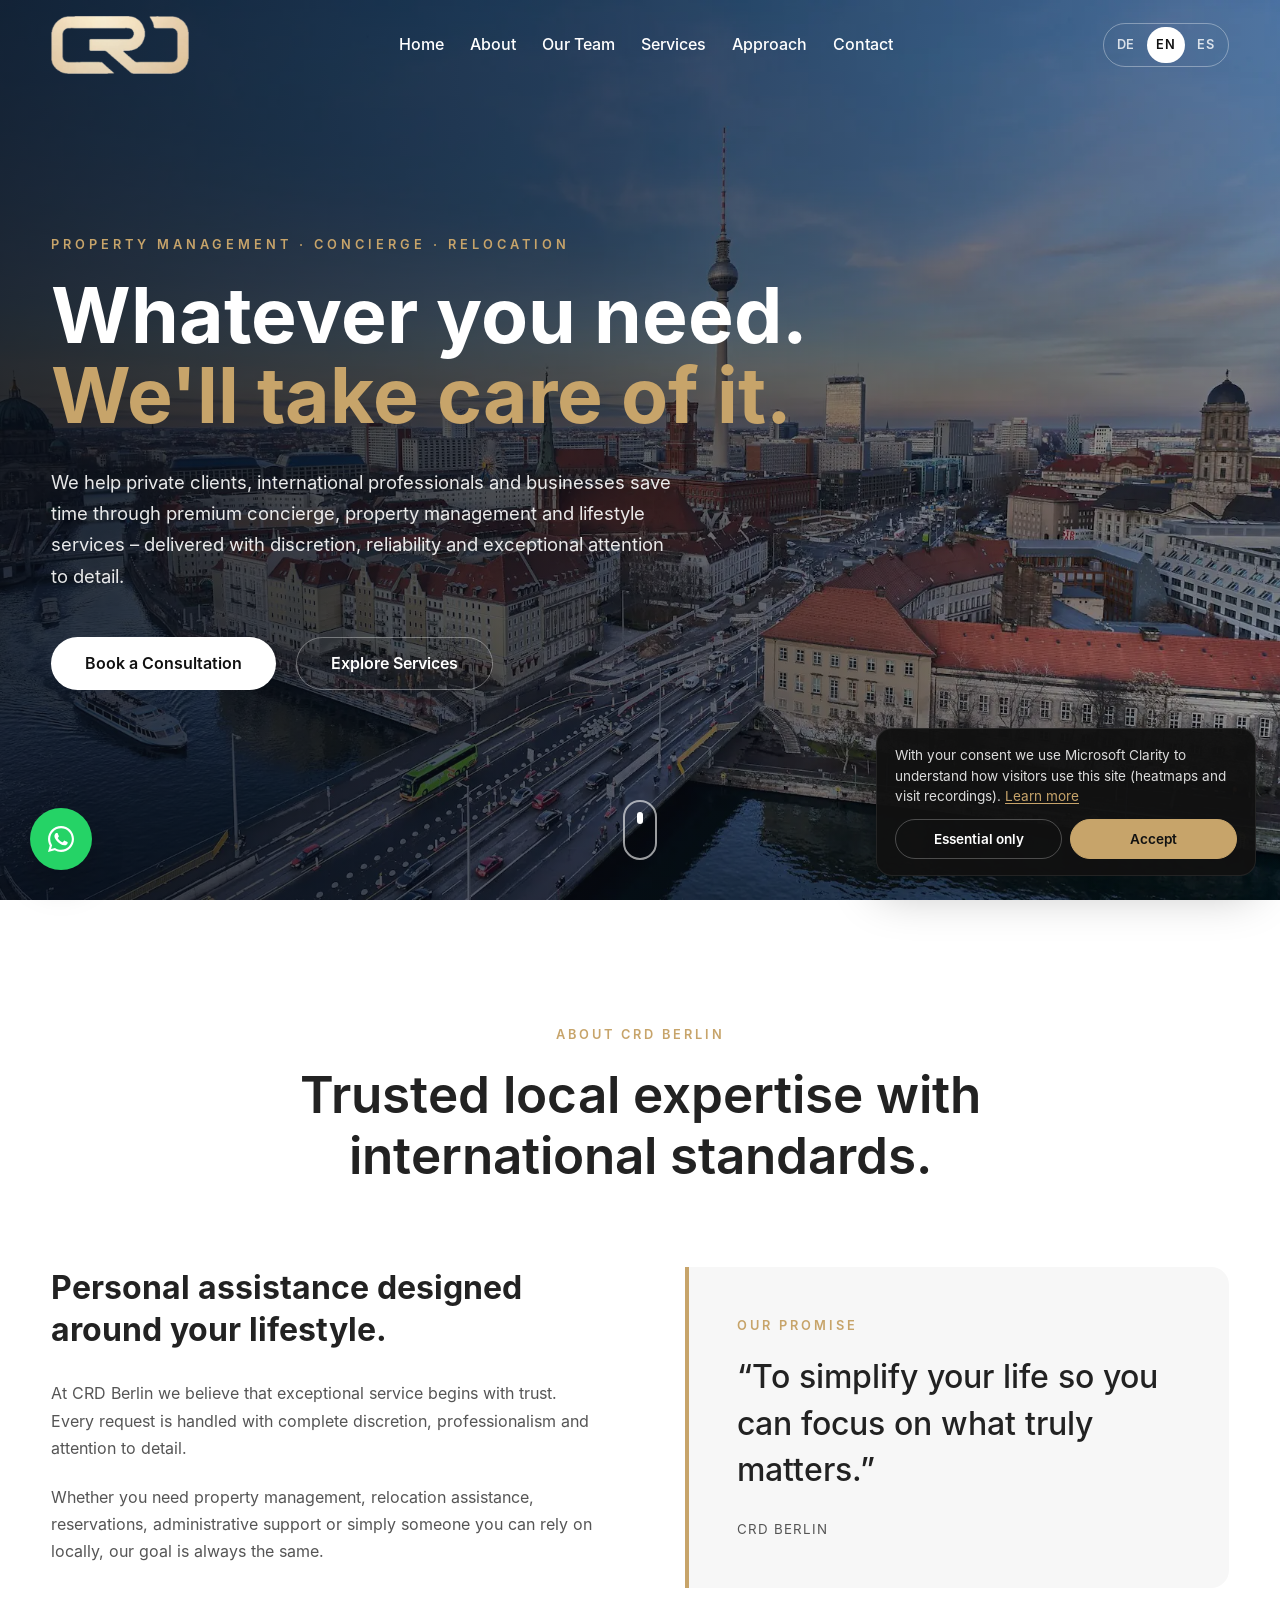
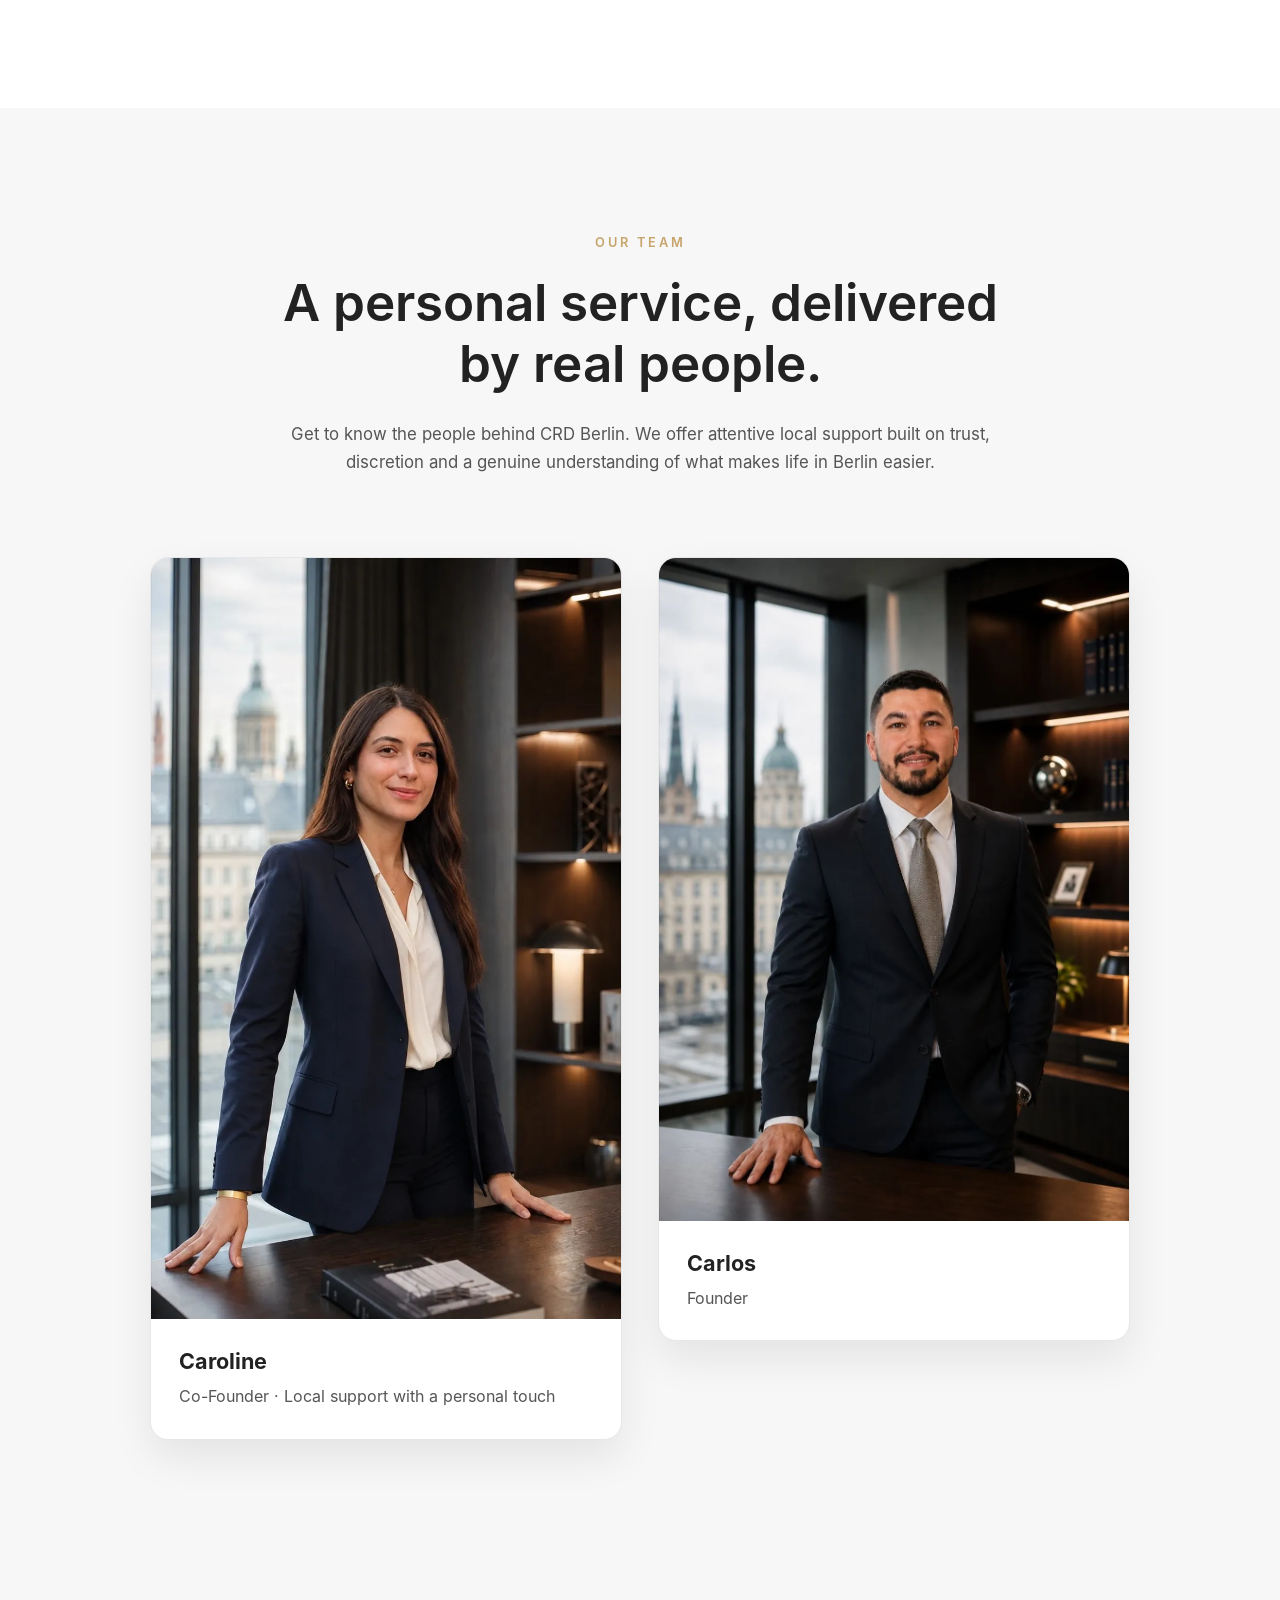
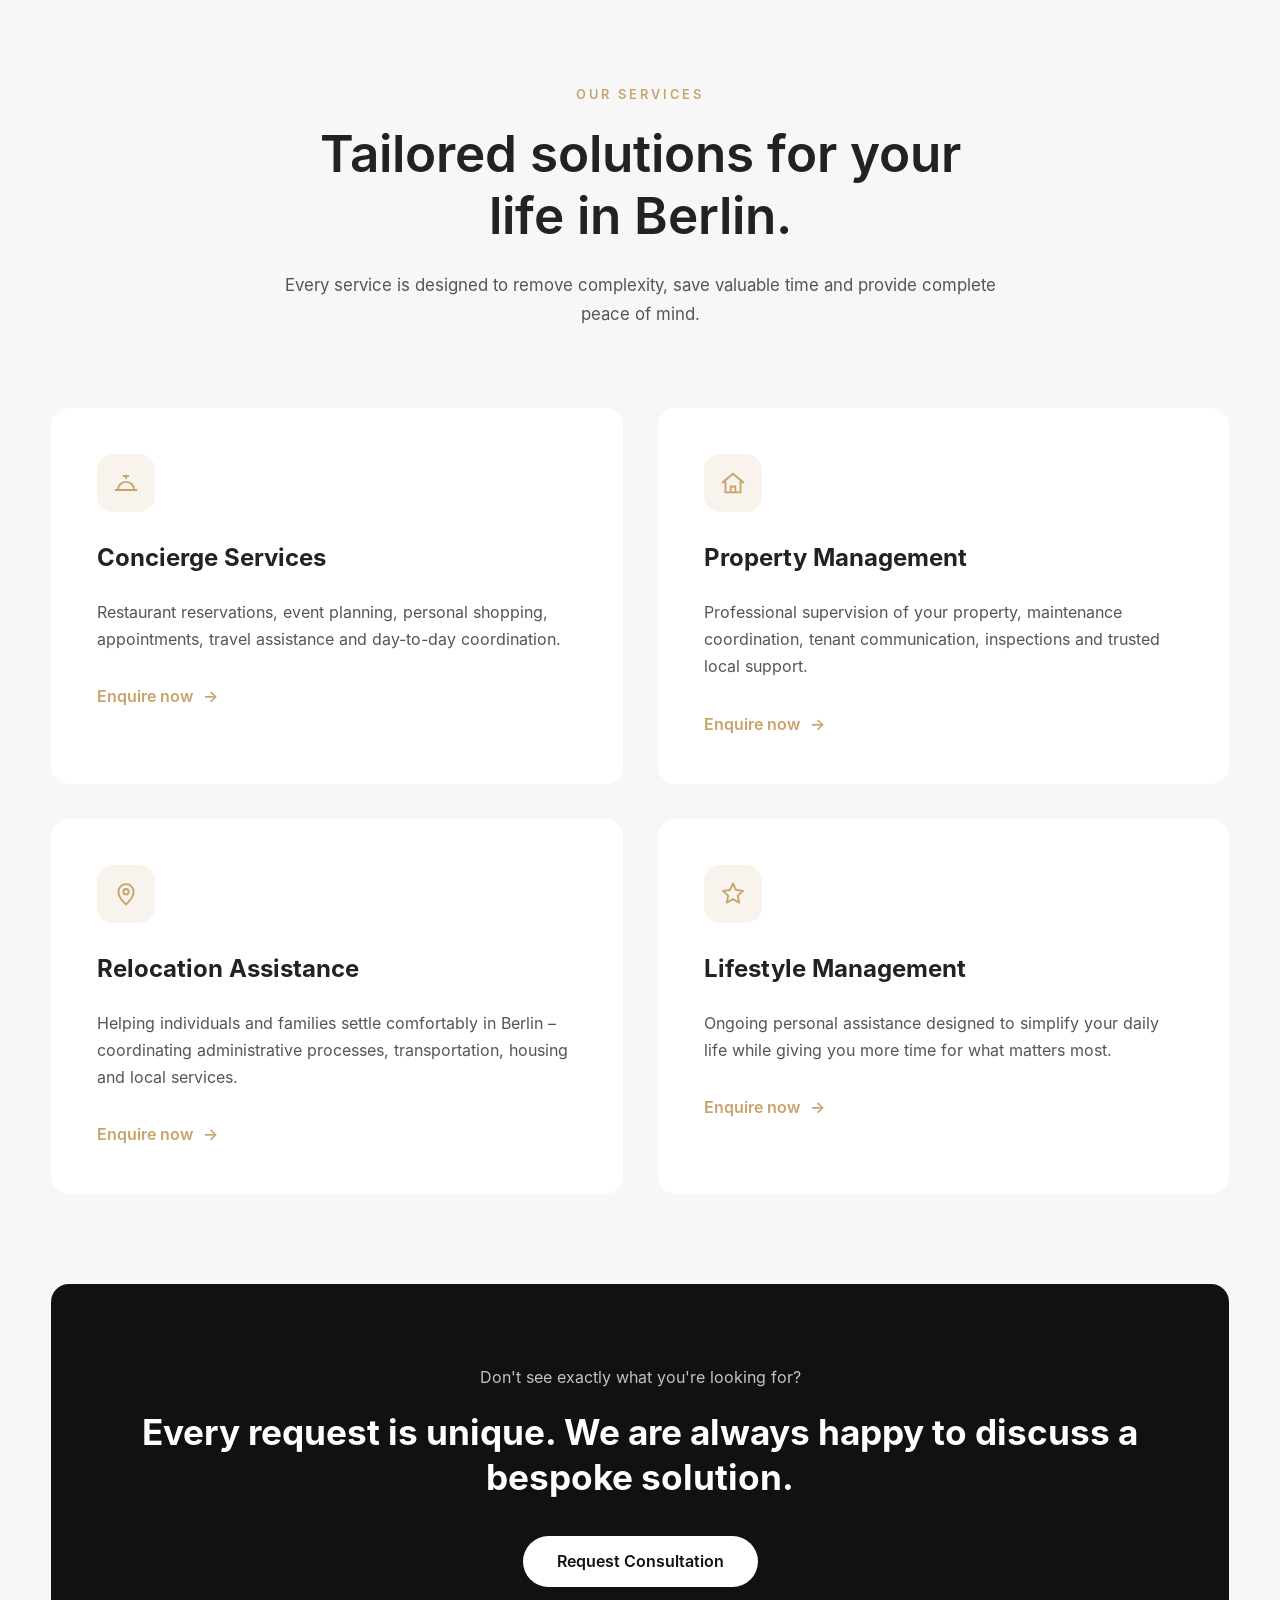
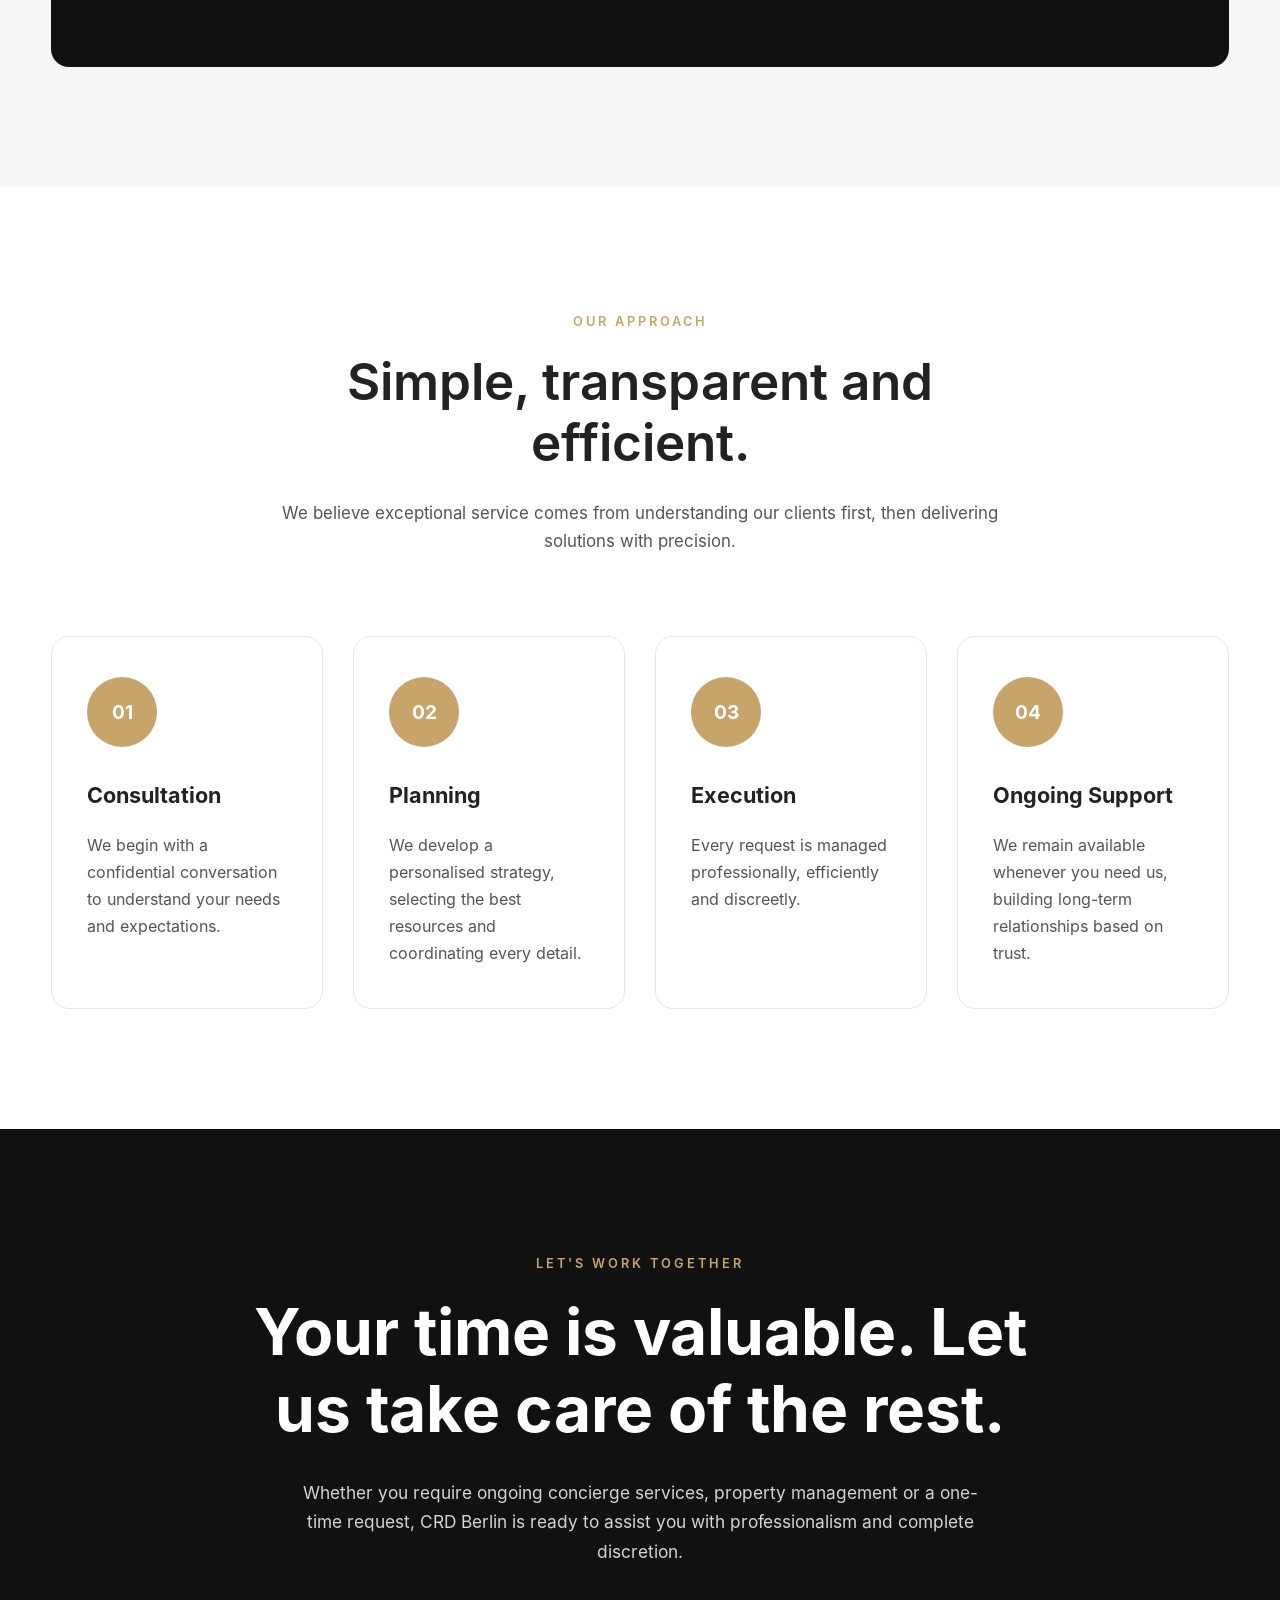
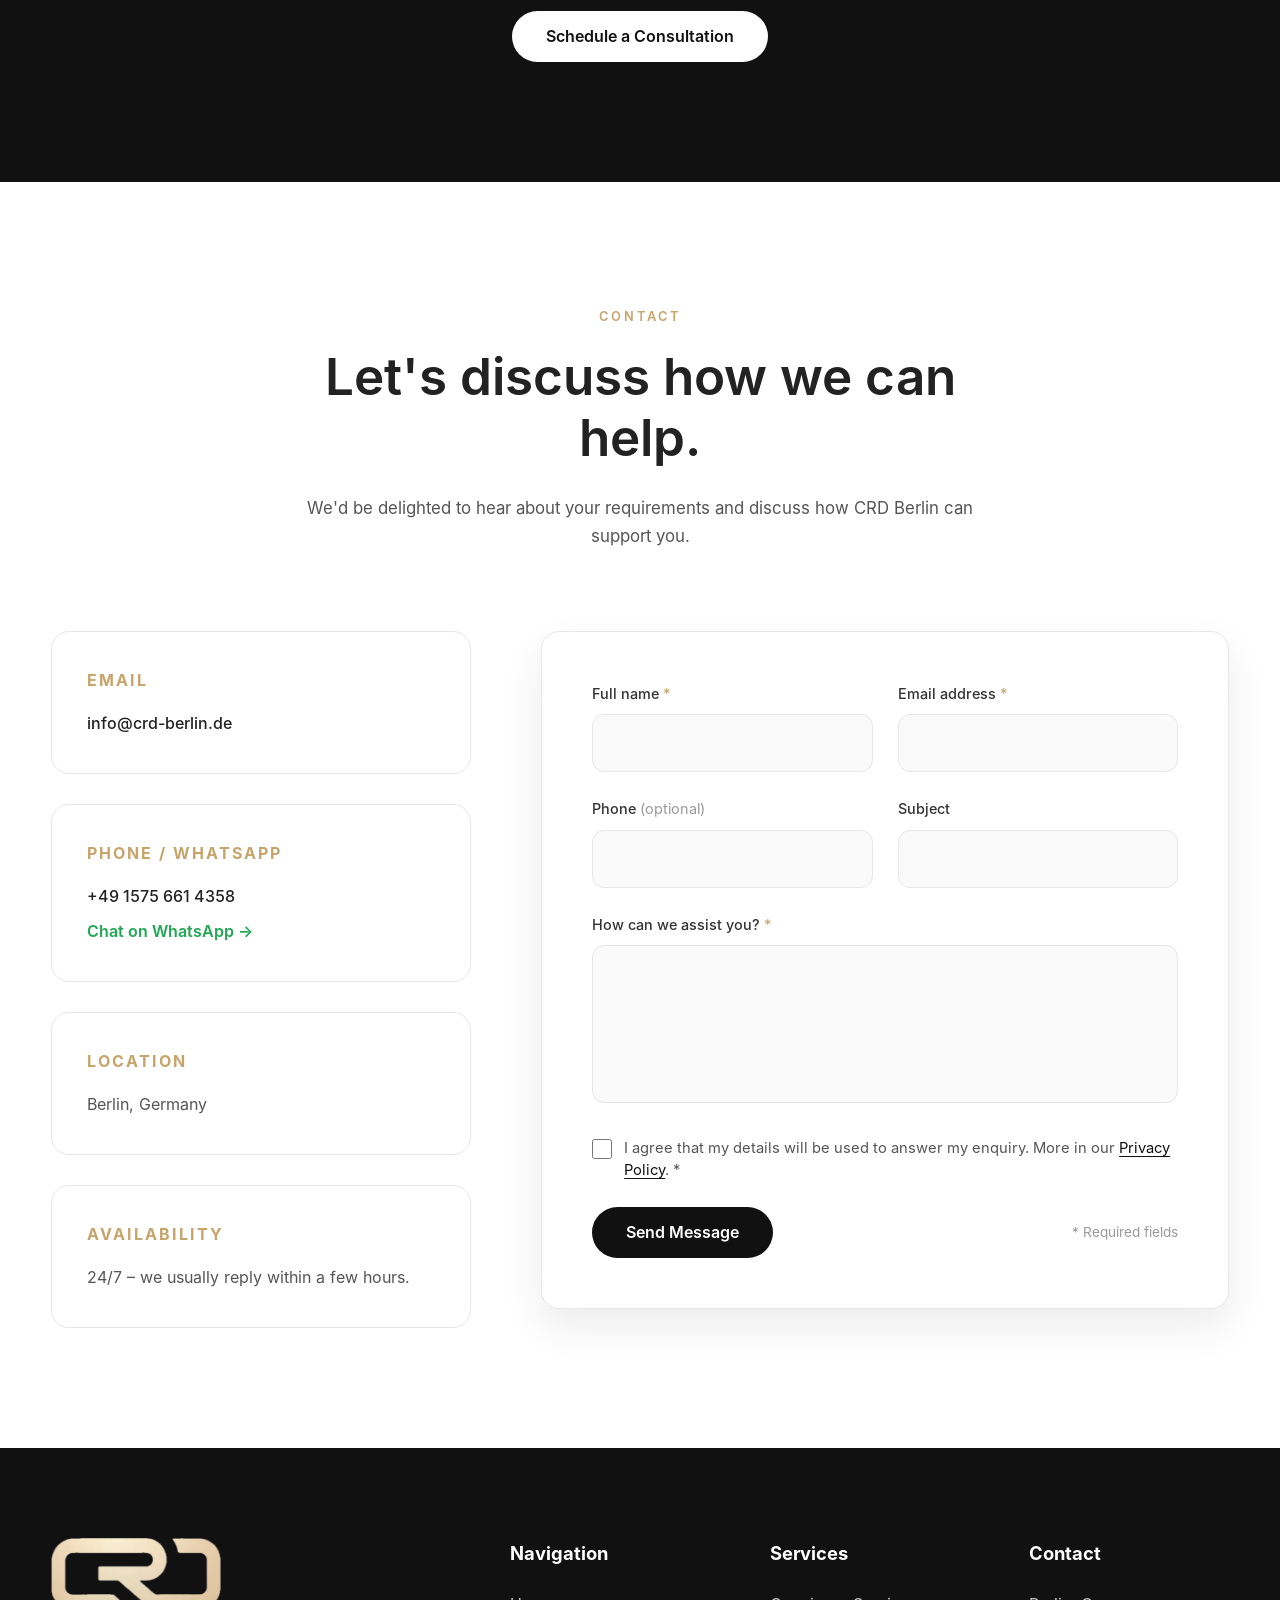
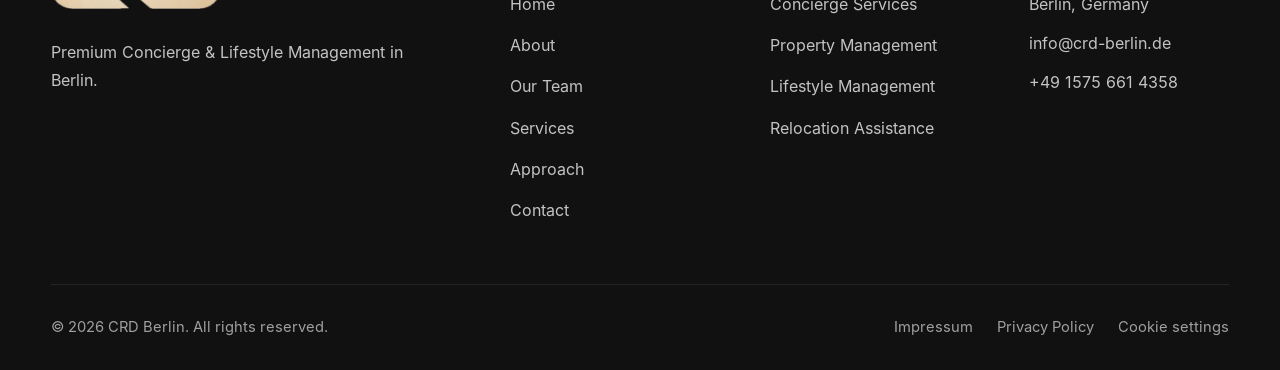
==== index.html @ 92e5dd4f "Add Microsoft Clarity heatmaps, loaded only after cookie consent - Clarity (project zftob5wvw7) load" ====
<!DOCTYPE html>
<html lang="en">

<head>

    <meta charset="UTF-8">
    <meta name="viewport" content="width=device-width, initial-scale=1.0">

    <title>CRD Berlin | Concierge, Property Management &amp; Relocation in Berlin</title>

    <meta name="description"
          content="Premium concierge, property management and relocation services in Berlin. Tailored personal assistance delivered with professionalism, discretion and efficiency.">

    <link rel="canonical" href="https://crd-berlin.de/">

    <!-- Open Graph / social sharing -->
    <meta property="og:type" content="website">
    <meta property="og:site_name" content="CRD Berlin">
    <meta property="og:title" content="CRD Berlin | Concierge &amp; Lifestyle Management">
    <meta property="og:description" content="Premium concierge, property management and relocation services in Berlin.">
    <meta property="og:url" content="https://crd-berlin.de/">
    <meta property="og:image" content="https://crd-berlin.de/assets/images/og-image.jpg">
    <meta property="og:image:width" content="1200">
    <meta property="og:image:height" content="630">
    <meta property="og:locale" content="en_GB">
    <meta name="twitter:card" content="summary_large_image">

    <meta name="theme-color" content="#111111">

    <!-- Favicons -->
    <link rel="icon" href="assets/images/favicon.ico" sizes="48x48">
    <link rel="icon" type="image/png" sizes="32x32" href="assets/images/favicon-32x32.png">
    <link rel="icon" type="image/png" sizes="16x16" href="assets/images/favicon-16x16.png">
    <link rel="apple-touch-icon" sizes="180x180" href="assets/images/apple-touch-icon.png">
    <link rel="manifest" href="site.webmanifest">

    <!-- Fonts are self-hosted (no requests to Google, GDPR-friendly) -->
    <link rel="preload" href="assets/fonts/inter-400.woff" as="font" type="font/woff" crossorigin>
    <link rel="preload" href="assets/fonts/inter-600.woff" as="font" type="font/woff" crossorigin>
    <link rel="preload" href="assets/images/hero.webp" as="image" type="image/webp">

    <script>
        try {
            var l = new URLSearchParams(location.search).get("lang") || localStorage.getItem("crd-lang") ||
                    ((navigator.language || "en").slice(0, 2));
            if (l === "de" || l === "es") {
                document.documentElement.setAttribute("data-lang-pending", l);
                setTimeout(function () { document.documentElement.removeAttribute("data-lang-pending"); }, 1500);
            }
        } catch (e) {}
    </script>
    <style>html[data-lang-pending] body{visibility:hidden}</style>

    <link rel="stylesheet" href="assets/css/style.css">
    <link rel="stylesheet" href="assets/css/responsive.css">

    <!-- Structured data for Google -->
    <script type="application/ld+json">
    {
        "@context": "https://schema.org",
        "@type": "LocalBusiness",
        "name": "CRD Berlin",
        "alternateName": "Carlos Richter Dienstleistungen",
        "url": "https://crd-berlin.de/",
        "logo": "https://crd-berlin.de/assets/images/logo-dark.png",
        "image": "https://crd-berlin.de/assets/images/og-image.jpg",
        "email": "info@crd-berlin.de",
        "telephone": "+4915756614358",
        "description": "Concierge, property management, relocation and lifestyle management services in Berlin.",
        "areaServed": "Berlin",
        "address": {
            "@type": "PostalAddress",
            "streetAddress": "Rathenower Str. 67",
            "postalCode": "10559",
            "addressLocality": "Berlin",
            "addressCountry": "DE"
        },
        "openingHoursSpecification": {
            "@type": "OpeningHoursSpecification",
            "dayOfWeek": ["Monday","Tuesday","Wednesday","Thursday","Friday","Saturday","Sunday"],
            "opens": "00:00",
            "closes": "23:59"
        }
    }
    </script>

</head>

<body>

<a class="skip-link" href="#main" data-i18n="skip">Skip to content</a>

<!-- ======================================
HEADER
======================================= -->

<header class="header">

    <div class="container header-container">

        <a href="#home" class="logo" aria-label="CRD Berlin – home">
            <img id="site-logo"
                 src="assets/images/logo-light.webp"
                 alt="CRD Berlin"
                 width="379" height="160">
        </a>

        <nav class="navigation" id="main-navigation" aria-label="Main navigation">
            <ul>
                <li><a href="#home" data-i18n="nav.home">Home</a></li>
                <li><a href="#about" data-i18n="nav.about">About</a></li>
                <li><a href="#team" data-i18n="nav.team">Our Team</a></li>
                <li><a href="#services" data-i18n="nav.services">Services</a></li>
                <li><a href="#approach" data-i18n="nav.approach">Approach</a></li>
                <li><a href="#contact" data-i18n="nav.contact">Contact</a></li>
            </ul>
        </nav>

        <div class="lang-switch" role="group" aria-label="Language / Sprache / Idioma">
            <button type="button" data-lang="de" lang="de" aria-label="Deutsch">DE</button>
            <button type="button" data-lang="en" lang="en" aria-label="English" aria-pressed="true">EN</button>
            <button type="button" data-lang="es" lang="es" aria-label="Español">ES</button>
        </div>

        <a href="#contact" class="header-button" data-i18n="cta.request">Request Consultation</a>

        <button class="mobile-toggle"
                type="button"
                aria-label="Open navigation"
                aria-controls="main-navigation"
                aria-expanded="false">
            <span></span>
            <span></span>
            <span></span>
        </button>

    </div>

</header>

<main id="main">

<!-- ======================================
HERO
======================================= -->

<section class="hero" id="home">

    <div class="hero-overlay"></div>

    <div class="container hero-container">

        <div class="hero-content">

            <span class="hero-label" data-i18n="hero.label">Property Management · Concierge · Relocation</span>

            <h1 data-i18n="hero.title">
                Whatever you need.
                <span>We'll take care of it.</span>
            </h1>

            <p data-i18n="hero.text">
                We help private clients, international professionals and businesses
                save time through premium concierge, property management and lifestyle
                services – delivered with discretion, reliability and exceptional
                attention to detail.
            </p>

            <div class="hero-buttons">
                <a href="#contact" class="btn btn-light" data-i18n="hero.btn1">Book a Consultation</a>
                <a href="#services" class="btn btn-secondary" data-i18n="hero.btn2">Explore Services</a>
            </div>

        </div>

    </div>

    <a href="#about" class="scroll-indicator" aria-label="Scroll down">
        <span></span>
    </a>

</section>

<!-- ======================================
ABOUT
======================================= -->

<section class="about section" id="about">
    <div class="container">
        <div class="section-title">
            <span data-i18n="about.label">About CRD Berlin</span>
            <h2 data-i18n="about.title">Trusted local expertise with international standards.</h2>
        </div>
        <div class="about-grid">
            <div class="about-content">
                <h3 data-i18n="about.subtitle">Personal assistance designed around your lifestyle.</h3>
                <p data-i18n="about.p1">At CRD Berlin we believe that exceptional service begins with trust. Every request is handled with complete discretion, professionalism and attention to detail.</p>
                <p data-i18n="about.p2">Whether you need property management, relocation assistance, reservations, administrative support or simply someone you can rely on locally, our goal is always the same.</p>
            </div>
            <aside class="about-note">
                <span data-i18n="about.promise">Our promise</span>
                <p data-i18n="about.quote">“To simplify your life so you can focus on what truly matters.”</p>
                <small>CRD Berlin</small>
            </aside>
        </div>
    </div>
</section>

<!-- ======================================
TEAM
======================================= -->

<section class="team section" id="team">
    <div class="container">
        <div class="section-title">
            <span data-i18n="nav.team">Our Team</span>
            <h2 data-i18n="team.title">A personal service, delivered by real people.</h2>
            <p data-i18n="team.text">Get to know the people behind CRD Berlin. We offer attentive local support built on trust, discretion and a genuine understanding of what makes life in Berlin easier.</p>
        </div>
        <div class="team-grid">
            <article class="team-card">
                <picture>
                    <source srcset="assets/images/caroline.webp" type="image/webp">
                    <img src="assets/images/caroline.jpg" alt="Caroline, co-founder of CRD Berlin" loading="lazy" decoding="async" width="865" height="1400">
                </picture>
                <div class="team-card-copy">
                    <h3>Caroline</h3>
                    <p data-i18n="team.caroline">Co-Founder · Local support with a personal touch</p>
                </div>
            </article>
            <article class="team-card">
                <picture>
                    <source srcset="assets/images/co-founder.webp" type="image/webp">
                    <img src="assets/images/co-founder.jpg" alt="Carlos, founder of CRD Berlin" loading="lazy" decoding="async" width="993" height="1400">
                </picture>
                <div class="team-card-copy">
                    <h3>Carlos</h3>
                    <p data-i18n="team.carlos">Founder</p>
                </div>
            </article>
        </div>
    </div>
</section>

<!-- ======================================
SERVICES
======================================= -->

<section class="services section" id="services">

    <div class="container">

        <div class="section-title">
            <span data-i18n="services.label">Our Services</span>
            <h2 data-i18n="services.title">Tailored solutions for your life in Berlin.</h2>
            <p data-i18n="services.text">Every service is designed to remove complexity, save valuable time and provide complete peace of mind.</p>
        </div>

        <div class="services-grid">

            <article class="service-card">
                <div class="service-icon" aria-hidden="true">
                    <svg viewBox="0 0 24 24"><path d="M3 18h18M5 18a7 7 0 0 1 14 0M12 8V6m-2 0h4"/></svg>
                </div>
                <h3 data-i18n="s1.title">Concierge Services</h3>
                <p data-i18n="s1.text">Restaurant reservations, event planning, personal shopping, appointments, travel assistance and day-to-day coordination.</p>
                <a href="#contact" class="service-link" data-service="Concierge Services" data-i18n="services.link">Enquire now <span aria-hidden="true">→</span></a>
            </article>

            <article class="service-card">
                <div class="service-icon" aria-hidden="true">
                    <svg viewBox="0 0 24 24"><path d="M3 11.5 12 4l9 7.5M5.5 9.5V20h13V9.5M10 20v-5h4v5"/></svg>
                </div>
                <h3 data-i18n="s2.title">Property Management</h3>
                <p data-i18n="s2.text">Professional supervision of your property, maintenance coordination, tenant communication, inspections and trusted local support.</p>
                <a href="#contact" class="service-link" data-service="Property Management" data-i18n="services.link">Enquire now <span aria-hidden="true">→</span></a>
            </article>

            <article class="service-card">
                <div class="service-icon" aria-hidden="true">
                    <svg viewBox="0 0 24 24"><path d="M12 21s-6.5-5.6-6.5-11a6.5 6.5 0 0 1 13 0c0 5.4-6.5 11-6.5 11z"/><circle cx="12" cy="10" r="2.3"/></svg>
                </div>
                <h3 data-i18n="s3.title">Relocation Assistance</h3>
                <p data-i18n="s3.text">Helping individuals and families settle comfortably in Berlin – coordinating administrative processes, transportation, housing and local services.</p>
                <a href="#contact" class="service-link" data-service="Relocation Assistance" data-i18n="services.link">Enquire now <span aria-hidden="true">→</span></a>
            </article>

            <article class="service-card">
                <div class="service-icon" aria-hidden="true">
                    <svg viewBox="0 0 24 24"><path d="m12 3 2.6 5.6 6 .7-4.5 4.1 1.2 6L12 16.4 6.7 19.4l1.2-6L3.4 9.3l6-.7z"/></svg>
                </div>
                <h3 data-i18n="s4.title">Lifestyle Management</h3>
                <p data-i18n="s4.text">Ongoing personal assistance designed to simplify your daily life while giving you more time for what matters most.</p>
                <a href="#contact" class="service-link" data-service="Lifestyle Management" data-i18n="services.link">Enquire now <span aria-hidden="true">→</span></a>
            </article>

        </div>

        <div class="services-cta">
            <p data-i18n="services.ctaq">Don't see exactly what you're looking for?</p>
            <h3 data-i18n="services.ctah">Every request is unique. We are always happy to discuss a bespoke solution.</h3>
            <a href="#contact" class="btn btn-light" data-i18n="cta.request">Request Consultation</a>
        </div>

    </div>

</section>

<!-- ======================================
OUR APPROACH
======================================= -->

<section class="approach section" id="approach">

    <div class="container">

        <div class="section-title">
            <span data-i18n="approach.label">Our Approach</span>
            <h2 data-i18n="approach.title">Simple, transparent and efficient.</h2>
            <p data-i18n="approach.text">We believe exceptional service comes from understanding our clients first, then delivering solutions with precision.</p>
        </div>

        <div class="approach-grid">

            <article class="approach-card">
                <div class="step">01</div>
                <h3 data-i18n="step1.title">Consultation</h3>
                <p data-i18n="step1.text">We begin with a confidential conversation to understand your needs and expectations.</p>
            </article>

            <article class="approach-card">
                <div class="step">02</div>
                <h3 data-i18n="step2.title">Planning</h3>
                <p data-i18n="step2.text">We develop a personalised strategy, selecting the best resources and coordinating every detail.</p>
            </article>

            <article class="approach-card">
                <div class="step">03</div>
                <h3 data-i18n="step3.title">Execution</h3>
                <p data-i18n="step3.text">Every request is managed professionally, efficiently and discreetly.</p>
            </article>

            <article class="approach-card">
                <div class="step">04</div>
                <h3 data-i18n="step4.title">Ongoing Support</h3>
                <p data-i18n="step4.text">We remain available whenever you need us, building long-term relationships based on trust.</p>
            </article>

        </div>

    </div>

</section>

<!-- ======================================
CALL TO ACTION
======================================= -->

<section class="cta section">

    <div class="container">

        <div class="cta-content">
            <span data-i18n="cta.label">Let's work together</span>
            <h2 data-i18n="cta.title">Your time is valuable. Let us take care of the rest.</h2>
            <p data-i18n="cta.text">Whether you require ongoing concierge services, property management or a one-time request, CRD Berlin is ready to assist you with professionalism and complete discretion.</p>
            <a href="#contact" class="btn btn-light" data-i18n="cta.btn">Schedule a Consultation</a>
        </div>

    </div>

</section>

<!-- ======================================
CONTACT
======================================= -->

<section class="contact section" id="contact">

    <div class="container">

        <div class="section-title">
            <span data-i18n="nav.contact">Contact</span>
            <h2 data-i18n="contact.title">Let's discuss how we can help.</h2>
            <p data-i18n="contact.text">We'd be delighted to hear about your requirements and discuss how CRD Berlin can support you.</p>
        </div>

        <div class="contact-grid">

            <!-- CONTACT INFO -->

            <div class="contact-information">

                <div class="contact-item">
                    <h3 data-i18n="contact.email">Email</h3>
                    <p><a href="mailto:info@crd-berlin.de">info@crd-berlin.de</a></p>
                </div>

                <div class="contact-item">
                    <h3 data-i18n="contact.phone">Phone / WhatsApp</h3>
                    <p>
                        <a href="tel:+4915756614358">+49 1575 661 4358</a><br>
                        <a class="whatsapp-link js-whatsapp" href="https://wa.me/4915756614358" target="_blank" rel="noopener" data-i18n="contact.wa">Chat on WhatsApp <span aria-hidden="true">→</span></a>
                    </p>
                </div>

                <div class="contact-item">
                    <h3 data-i18n="contact.location">Location</h3>
                    <p data-i18n="contact.city">Berlin, Germany</p>
                </div>

                <div class="contact-item">
                    <h3 data-i18n="contact.availability">Availability</h3>
                    <p data-i18n="contact.reply">24/7 – we usually reply within a few hours.</p>
                </div>

            </div>

            <!-- FORM -->

            <div class="contact-form-container">

                <form class="contact-form"
                      id="contact-form"
                      action="https://formsubmit.co/info@crd-berlin.de"
                      method="POST"
                      novalidate>

                    <!-- FormSubmit settings -->
                    <input type="hidden" name="_subject" value="New enquiry from crd-berlin.de">
                    <input type="hidden" name="_template" value="table">
                    <input type="hidden" name="_captcha" value="false">
                    <input type="hidden" name="_next" value="https://crd-berlin.de/thank-you.html">

                    <!-- Spam trap: real visitors never see or fill this -->
                    <div class="hp-field" aria-hidden="true">
                        <label for="cf-honey">Leave this field empty</label>
                        <input type="text" id="cf-honey" name="_honey" tabindex="-1" autocomplete="off">
                    </div>

                    <div class="form-row">
                        <div class="form-group">
                            <label for="cf-name" data-i18n="form.name">Full name <span aria-hidden="true">*</span></label>
                            <input type="text" id="cf-name" name="name" autocomplete="name" required maxlength="120">
                        </div>

                        <div class="form-group">
                            <label for="cf-email" data-i18n="form.email">Email address <span aria-hidden="true">*</span></label>
                            <input type="email" id="cf-email" name="email" autocomplete="email" required maxlength="160">
                        </div>
                    </div>

                    <div class="form-row">
                        <div class="form-group">
                            <label for="cf-phone" data-i18n="form.phone">Phone <span class="optional">(optional)</span></label>
                            <input type="tel" id="cf-phone" name="phone" autocomplete="tel" maxlength="40">
                        </div>

                        <div class="form-group">
                            <label for="cf-subject" data-i18n="form.subject">Subject</label>
                            <input type="text" id="cf-subject" name="subject" maxlength="160">
                        </div>
                    </div>

                    <div class="form-group">
                        <label for="cf-message" data-i18n="form.message">How can we assist you? <span aria-hidden="true">*</span></label>
                        <textarea id="cf-message" name="message" rows="6" required maxlength="5000"></textarea>
                    </div>

                    <div class="form-check">
                        <input type="checkbox" id="cf-privacy" name="privacy_consent" value="yes" required>
                        <label for="cf-privacy" data-i18n="form.privacy">
                            I agree that my details will be used to answer my enquiry.
                            More in our <a href="privacy.html" data-i18n="footer.privacy">Privacy Policy</a>. <span aria-hidden="true">*</span>
                        </label>
                    </div>

                    <div class="form-actions">
                        <button type="submit" class="btn btn-primary">
                            <span class="btn-label" data-i18n="form.send">Send Message</span>
                        </button>
                        <p class="form-note" data-i18n="form.required">* Required fields</p>
                    </div>

                    <div class="form-status" role="status" aria-live="polite" hidden></div>

                </form>

            </div>

        </div>

    </div>

</section>

</main>

<!-- ======================================
FOOTER
======================================= -->

<footer class="footer">

    <div class="container">

        <div class="footer-grid">

            <div class="footer-column">
                <img src="assets/images/logo-light.webp"
                     alt="CRD Berlin"
                     class="footer-logo"
                     width="379" height="160"
                     loading="lazy">
                <p data-i18n="footer.claim">Premium Concierge &amp; Lifestyle Management in Berlin.</p>
            </div>

            <div class="footer-column">
                <h3 data-i18n="footer.nav">Navigation</h3>
                <ul>
                    <li><a href="#home" data-i18n="nav.home">Home</a></li>
                    <li><a href="#about" data-i18n="nav.about">About</a></li>
                    <li><a href="#team" data-i18n="nav.team">Our Team</a></li>
                    <li><a href="#services" data-i18n="nav.services">Services</a></li>
                    <li><a href="#approach" data-i18n="nav.approach">Approach</a></li>
                    <li><a href="#contact" data-i18n="nav.contact">Contact</a></li>
                </ul>
            </div>

            <div class="footer-column">
                <h3 data-i18n="nav.services">Services</h3>
                <ul>
                    <li><a href="#services" data-i18n="s1.title">Concierge Services</a></li>
                    <li><a href="#services" data-i18n="s2.title">Property Management</a></li>
                    <li><a href="#services" data-i18n="s4.title">Lifestyle Management</a></li>
                    <li><a href="#services" data-i18n="s3.title">Relocation Assistance</a></li>
                </ul>
            </div>

            <div class="footer-column">
                <h3 data-i18n="nav.contact">Contact</h3>
                <p data-i18n="contact.city">Berlin, Germany</p>
                <p><a href="mailto:info@crd-berlin.de">info@crd-berlin.de</a></p>
                <p><a href="tel:+4915756614358">+49 1575 661 4358</a></p>
            </div>

        </div>

        <div class="footer-bottom">
            <p>© <span id="year">2026</span> CRD Berlin. <span data-i18n="footer.rights">All rights reserved.</span></p>
            <ul class="footer-legal">
                <li><a href="impressum.html">Impressum</a></li>
                <li><a href="privacy.html" data-i18n="footer.privacy">Privacy Policy</a></li>
                <li><button type="button" class="link-button js-cookie-settings" data-i18n="footer.cookies">Cookie settings</button></li>
            </ul>
        </div>

    </div>

</footer>

<!-- ======================================
FLOATING BUTTONS
======================================= -->

<a href="#home" class="back-to-top" aria-label="Back to top">↑</a>

<a href="https://wa.me/4915756614358"
   class="whatsapp-button js-whatsapp"
   target="_blank"
   rel="noopener"
   aria-label="Chat with us on WhatsApp">
    <svg viewBox="0 0 32 32" aria-hidden="true" focusable="false">
        <path fill="#fff" d="M16.04 3C8.86 3 3.03 8.82 3.03 16c0 2.3.6 4.53 1.74 6.5L3 29l6.68-1.75A12.95 12.95 0 0 0 16.04 29C23.2 29 29 23.18 29 16S23.2 3 16.04 3zm0 23.8c-2 0-3.95-.54-5.65-1.55l-.4-.24-3.96 1.04 1.06-3.86-.26-.4A10.76 10.76 0 0 1 5.2 16c0-5.97 4.86-10.83 10.84-10.83 5.97 0 10.8 4.86 10.8 10.83 0 5.98-4.84 10.8-10.8 10.8zm5.94-8.1c-.33-.16-1.93-.95-2.23-1.06-.3-.11-.52-.16-.73.17-.22.32-.84 1.05-1.03 1.27-.19.22-.38.24-.7.08-.33-.16-1.38-.51-2.62-1.62-.97-.86-1.62-1.93-1.81-2.25-.19-.33-.02-.5.14-.66.15-.15.33-.38.49-.57.16-.19.22-.33.33-.54.1-.22.05-.41-.03-.57-.08-.16-.73-1.77-1-2.42-.27-.64-.54-.55-.73-.56h-.63c-.22 0-.57.08-.87.41-.3.32-1.14 1.11-1.14 2.72 0 1.6 1.17 3.15 1.33 3.37.16.21 2.3 3.5 5.56 4.91.78.34 1.38.54 1.86.69.78.25 1.49.21 2.05.13.63-.09 1.93-.79 2.2-1.55.27-.76.27-1.42.19-1.55-.08-.14-.3-.22-.62-.38z"/>
    </svg>
</a>

<!-- ======================================
COOKIE BANNER
======================================= -->

<div class="cookie-banner" id="cookie-banner" role="dialog" aria-live="polite" aria-label="Cookie notice" hidden>
    <p data-i18n="cookie.text">With your consent we use Microsoft Clarity to understand how visitors use this site (heatmaps and visit recordings). <a href="privacy.html">Learn more</a></p>
    <div class="cookie-actions">
        <button type="button" class="cookie-btn cookie-btn-ghost" data-consent="essential" data-i18n="cookie.essential">Essential only</button>
        <button type="button" class="cookie-btn" data-consent="all" data-i18n="cookie.accept">Accept</button>
    </div>
</div>

<script src="assets/js/i18n.js" defer></script>
<script src="assets/js/main.js" defer></script>

</body>

</html>
---- assets/css/style.css ----
/* ======================================================
   CRD BERLIN
   MAIN STYLESHEET
====================================================== */

/* ===========================
   FONTS (self-hosted Inter, SIL Open Font License)
=========================== */

@font-face{font-family:'Inter';font-style:normal;font-weight:400;font-display:swap;src:url("../fonts/inter-400.woff") format("woff");}
@font-face{font-family:'Inter';font-style:normal;font-weight:500;font-display:swap;src:url("../fonts/inter-500.woff") format("woff");}
@font-face{font-family:'Inter';font-style:normal;font-weight:600;font-display:swap;src:url("../fonts/inter-600.woff") format("woff");}
@font-face{font-family:'Inter';font-style:normal;font-weight:700;font-display:swap;src:url("../fonts/inter-700.woff") format("woff");}

/* ===========================
   RESET
=========================== */

*,
*::before,
*::after{
    margin:0;
    padding:0;
    box-sizing:border-box;
}

html{
    scroll-behavior:smooth;
    scroll-padding-top:90px;
    -webkit-text-size-adjust:100%;
}

body{
    font-family:'Inter',system-ui,-apple-system,'Segoe UI',Roboto,Arial,sans-serif;
    font-size:16px;
    line-height:1.7;
    color:#222;
    background:#ffffff;
    overflow-x:hidden;
}

img{
    display:block;
    max-width:100%;
}

a{
    text-decoration:none;
    color:inherit;
}

ul{
    list-style:none;
}

button,
input,
textarea{
    font-family:inherit;
}

/* ===========================
   VARIABLES
=========================== */

:root{
    --primary:#111111;
    --secondary:#555555;
    --accent:#c7a46a;
    --white:#ffffff;
    --light:#f7f7f7;
    --border:#e7e7e7;
    --shadow:0 18px 40px rgba(0,0,0,.08);
    --transition:.35s ease;
    --radius:18px;
    --container:1240px;
}

/* ===========================
   GENERAL
=========================== */

.container{
    width:min(92%,var(--container));
    margin:auto;
}

.section{
    padding:120px 0;
}

.section-title{
    max-width:720px;
    margin:0 auto 80px;
    text-align:center;
}

.section-title span{
    display:inline-block;
    letter-spacing:3px;
    text-transform:uppercase;
    color:var(--accent);
    font-size:.8rem;
    font-weight:600;
    margin-bottom:18px;
}

.section-title h2{
    font-size:clamp(2rem,4vw,3.3rem);
    font-weight:600;
    line-height:1.2;
    margin-bottom:25px;
}

.section-title p{
    color:var(--secondary);
    font-size:1.05rem;
}

/* ===========================
   BUTTONS
=========================== */

.btn{
    display:inline-flex;
    align-items:center;
    justify-content:center;
    padding:16px 34px;
    border-radius:100px;
    transition:var(--transition);
    font-weight:600;
    font-size:1rem;
    line-height:1.2;
    border:none;
    cursor:pointer;
}
.btn-light{
    background:#fff;
    color:#111;
}
.btn-light:hover{
    transform:translateY(-3px);
    background:var(--accent);
    color:#fff;
}

.btn-primary{
    background:var(--primary);
    color:#fff;
}

.btn-primary:hover{
    transform:translateY(-3px);
    background:#000;
}

.btn-secondary{
    border:1px solid rgba(255,255,255,.35);
    color:#fff;
}

.btn-secondary:hover{
    background:#fff;
    color:#111;
}

/* ===========================
   HEADER
=========================== */

.header{
    position:fixed;
    top:0;
    left:0;
    width:100%;
    z-index:1000;
    transition:all .4s ease;
}

.header.scrolled{
    background:#fff;
    box-shadow:0 10px 35px rgba(0,0,0,.08);
}

.header-container{
    height:90px;
    display:flex;
    align-items:center;
    justify-content:space-between;
}

.logo img{
    height:58px;
    width:auto;
    transition:var(--transition);
}

.navigation ul{
    display:flex;
    gap:42px;
}

.navigation a{
    position:relative;
    white-space:nowrap;
    font-weight:500;
    color:#fff;
    transition:var(--transition);
}

.header.scrolled .navigation a{
    color:#111;
}

.navigation a::after{
    content:"";
    position:absolute;
    left:0;
    bottom:-6px;
    width:0;
    height:2px;
    background:var(--accent);
    transition:var(--transition);
}

.navigation a:hover::after{
    width:100%;
}

.header-button{
    padding:14px 26px;
    border-radius:100px;
    background:#fff;
    color:#111;
    font-weight:600;
    transition:var(--transition);
}

.header-button:hover{
    transform:translateY(-2px);
}

.header.scrolled .header-button{
    background:#111;
    color:#fff;
}

.mobile-toggle{
    display:none;
}

/* ===========================
   HERO
=========================== */

.hero{
    position:relative;
    min-height:100vh;
    display:flex;
    align-items:center;
    background-color:#0d1420;
    background-image:url("../images/hero.jpg");
    background-image:image-set(url("../images/hero.webp") type("image/webp"), url("../images/hero.jpg") type("image/jpeg"));
    background-position:center 40%;
    background-size:cover;
    background-repeat:no-repeat;
    color:#fff;
}

.hero-overlay{
    position:absolute;
    inset:0;
    background:linear-gradient(90deg, rgba(8,12,20,.82) 0%, rgba(8,12,20,.62) 45%, rgba(8,12,20,.3) 100%);
}

.hero-container{
    position:relative;
    z-index:2;
}

.hero{
    padding:120px 0 100px;
}
.hero-content{
    max-width:820px;
}

.hero-label{
    display:inline-block;
    margin-bottom:20px;
    letter-spacing:4px;
    text-transform:uppercase;
    color:var(--accent);
    font-size:.8rem;
    font-weight:600;
}

.hero h1{
    font-size:clamp(3rem,6vw,5.2rem);
    line-height:1.05;
    margin-bottom:30px;
}

.hero h1 span{
    display:block;
    color:var(--accent);
}

.hero p{
    font-size:1.15rem;
    color:rgba(255,255,255,.9);
    max-width:620px;
    margin-bottom:45px;
}

.hero-buttons{
    display:flex;
    gap:20px;
    flex-wrap:wrap;
}
.scroll-indicator{
    position:absolute;
    bottom:40px;
    left:50%;
    transform:translateX(-50%);
    width:34px;
    height:60px;
    border:2px solid rgba(255,255,255,.6);
    border-radius:30px;
    display:flex;
    justify-content:center;
    align-items:flex-start;
    padding-top:10px;
    z-index:2;
}

.scroll-indicator span{
    width:6px;
    height:12px;
    background:#fff;
    border-radius:20px;
    animation:scrollDown 2s infinite;
}

@keyframes scrollDown{
    0%{
        opacity:0;
        transform:translateY(0);
    }

    50%{
        opacity:1;
    }

    100%{
        opacity:0;
        transform:translateY(20px);
    }

}

/* ===========================
   ABOUT
=========================== */

.about{
    background:#fff;
}

.about-grid{
    display:grid;
    grid-template-columns:1fr 1fr;
    gap:90px;
    align-items:center;
}

.about-image{
    position:relative;
}

.about-image img{
    width:100%;
    border-radius:var(--radius);
    box-shadow:var(--shadow);
}

.about-content h3{
    font-size:2rem;
    line-height:1.3;
    margin-bottom:30px;
}

.about-content p{
    color:var(--secondary);
    margin-bottom:22px;
}

.about-content blockquote{
    margin:40px 0;
    padding:30px;
    border-left:5px solid var(--accent);
    background:var(--light);
    font-size:1.15rem;
    font-style:italic;
    color:#333;
    border-radius:0 var(--radius) var(--radius) 0;
}

.about-features{
    display:grid;
    grid-template-columns:repeat(3,1fr);
    gap:25px;
    margin-top:45px;
}

.feature{
    background:#fff;
    border:1px solid var(--border);
    border-radius:var(--radius);
    padding:28px;
    transition:var(--transition);
}

.feature:hover{
    transform:translateY(-8px);
    box-shadow:var(--shadow);
}

.feature h4{
    margin-bottom:12px;
    font-size:1.1rem;
}

.feature p{
    margin:0;
    color:var(--secondary);
    font-size:.95rem;
}

/* ===========================
   SERVICES
=========================== */

.services{
    background:var(--light);
}

.services-grid{
    display:grid;
    grid-template-columns:repeat(2,1fr);
    gap:35px;
}

.service-card{
    background:#fff;
    border-radius:var(--radius);
    padding:45px;
    transition:var(--transition);
    border:1px solid transparent;
}

.service-card:hover{
    transform:translateY(-10px);
    box-shadow:var(--shadow);
    border-color:rgba(199,164,106,.35);
}

.service-icon{
    width:58px;
    height:58px;
    display:flex;
    align-items:center;
    justify-content:center;
    border-radius:16px;
    background:rgba(199,164,106,.12);
    margin-bottom:26px;
}
.service-icon svg{
    width:28px;
    height:28px;
    fill:none;
    stroke:var(--accent);
    stroke-width:1.6;
    stroke-linecap:round;
    stroke-linejoin:round;
}

.service-card h3{
    font-size:1.5rem;
    margin-bottom:20px;
}

.service-card p{
    color:var(--secondary);
    margin-bottom:30px;
}

.service-link{
    display:inline-flex;
    align-items:center;
    gap:10px;
    color:var(--accent);
    font-weight:600;
    transition:var(--transition);
}

.service-link:hover{
    transform:translateX(6px);
}

.services-cta{
    margin-top:90px;
    text-align:center;
    background:#111;
    color:#fff;
    border-radius:var(--radius);
    padding:80px 60px;
}

.services-cta p{
    color:rgba(255,255,255,.75);
    margin-bottom:18px;
}

.services-cta h3{
    font-size:2.2rem;
    margin-bottom:35px;
    line-height:1.3;
}

/* ===========================
   APPROACH
=========================== */

.approach{
    background:#fff;
}

.approach-grid{
    display:grid;
    grid-template-columns:repeat(4,1fr);
    gap:30px;
}

.approach-card{
    padding:40px 35px;
    border-radius:var(--radius);
    border:1px solid var(--border);
    transition:var(--transition);
    text-align:left;
}

.approach-card:hover{
    transform:translateY(-8px);
    box-shadow:var(--shadow);
}

.step{
    width:70px;
    height:70px;
    display:flex;
    align-items:center;
    justify-content:center;
    border-radius:50%;
    background:var(--accent);
    color:#fff;
    font-size:1.2rem;
    font-weight:700;
    margin-bottom:30px;
}

.approach-card h3{
    font-size:1.35rem;
    margin-bottom:18px;
}

.approach-card p{
    color:var(--secondary);
}
/* ===========================
   CTA
=========================== */

.cta{
    background:#111;
    color:#fff;
    text-align:center;
}

.cta-content{
    max-width:850px;
    margin:auto;
}

.cta-content span{
    display:inline-block;
    color:var(--accent);
    text-transform:uppercase;
    letter-spacing:3px;
    font-size:.8rem;
    font-weight:600;
    margin-bottom:20px;
}

.cta-content h2{
    font-size:clamp(2.4rem,5vw,4rem);
    line-height:1.2;
    margin-bottom:30px;
}

.cta-content p{
    max-width:700px;
    margin:0 auto 45px;
    color:rgba(255,255,255,.82);
    font-size:1.08rem;
}

/* ===========================
   CONTACT
=========================== */

.contact{
    background:#ffffff;
}

.contact-grid{
    display:grid;
    grid-template-columns:420px 1fr;
    gap:70px;
    align-items:flex-start;
}

.contact-information{
    display:flex;
    flex-direction:column;
    gap:30px;
}

.contact-item{
    background:#fff;
    border:1px solid var(--border);
    border-radius:var(--radius);
    padding:35px;
    transition:var(--transition);
}

.contact-item:hover{
    transform:translateY(-5px);
    box-shadow:var(--shadow);
}

.contact-item h3{
    font-size:1rem;
    text-transform:uppercase;
    letter-spacing:2px;
    color:var(--accent);
    margin-bottom:15px;
}

.contact-item p{
    color:var(--secondary);
    line-height:1.8;
}
.contact-item a{
    color:#222;
    font-weight:500;
    transition:var(--transition);
}
.contact-item a:hover{
    color:var(--accent);
}
.contact-item .whatsapp-link{
    display:inline-block;
    margin-top:6px;
    color:#1da851;
    font-weight:600;
}

.contact-form-container{
    background:#fff;
    border-radius:var(--radius);
    padding:50px;
    border:1px solid var(--border);
    box-shadow:var(--shadow);
}

.contact-form{
    display:flex;
    flex-direction:column;
    gap:25px;
}

.form-group{
    width:100%;
}

.contact-form input,
.contact-form textarea{
    width:100%;
    padding:18px 22px;
    border:1px solid var(--border);
    border-radius:12px;
    background:#fafafa;
    font-size:1rem;
    transition:var(--transition);
    resize:none;
}

.contact-form input:focus,
.contact-form textarea:focus{
    outline:none;
    border-color:var(--accent);
    background:#fff;
}

.form-row{
    display:grid;
    grid-template-columns:1fr 1fr;
    gap:25px;
}
.form-group label{
    display:block;
    margin-bottom:8px;
    font-size:.9rem;
    font-weight:500;
    color:#333;
}
.form-group label span{
    color:var(--accent);
}
.form-group .optional{
    color:#999;
    font-weight:400;
}
.form-group.has-error input,
.form-group.has-error textarea{
    border-color:#c0392b;
    background:#fff6f5;
}
.form-check{
    display:flex;
    gap:12px;
    align-items:flex-start;
    font-size:.92rem;
    color:var(--secondary);
    line-height:1.55;
}
.contact-form .form-check input{
    width:20px;
    height:20px;
    padding:0;
    margin-top:2px;
    flex-shrink:0;
    accent-color:var(--accent);
    cursor:pointer;
}
.form-check a{
    color:#111;
    text-decoration:underline;
    text-underline-offset:3px;
}
.form-check.has-error label{
    color:#c0392b;
}
.form-actions{
    display:flex;
    align-items:center;
    justify-content:space-between;
    gap:20px;
    flex-wrap:wrap;
}
.form-note{
    color:#999;
    font-size:.85rem;
}
.contact-form button{
    width:max-content;
}
.contact-form button:disabled{
    opacity:.7;
    cursor:wait;
    transform:none;
}
.btn.is-loading .btn-label::before{
    content:"";
    display:inline-block;
    width:14px;
    height:14px;
    margin-right:10px;
    vertical-align:-2px;
    border:2px solid rgba(255,255,255,.35);
    border-top-color:#fff;
    border-radius:50%;
    animation:spin .8s linear infinite;
}
@keyframes spin{
    to{ transform:rotate(360deg); }
}
.form-status{
    padding:16px 20px;
    border-radius:12px;
    font-size:.95rem;
    line-height:1.6;
}
.form-status-success{
    background:#eef8f1;
    color:#1e6b3a;
    border:1px solid #cfe9d8;
}
.form-status-error{
    background:#fdf1f0;
    color:#9b2c20;
    border:1px solid #f3d2ce;
}
.form-status a{
    text-decoration:underline;
    font-weight:600;
}
.hp-field{
    position:absolute;
    left:-10000px;
    width:1px;
    height:1px;
    overflow:hidden;
}

/* ===========================
   FOOTER
=========================== */

.footer{
    background:#111;
    color:#fff;
    padding:90px 0 30px;
}

.footer-grid{
    display:grid;
    grid-template-columns:2fr 1fr 1fr 1fr;
    gap:60px;
    margin-bottom:60px;
}

.footer-logo{
    width:170px;
    height:auto;
    margin-bottom:30px;
}

.footer-column h3{
    margin-bottom:22px;
    font-size:1.15rem;
}

.footer-column p{
    color:rgba(255,255,255,.75);
    margin-bottom:12px;
}

.footer-column ul{
    display:flex;
    flex-direction:column;
    gap:14px;
}

.footer-column ul li{
    color:rgba(255,255,255,.75);
    transition:var(--transition);
}

.footer-column ul li:hover{
    color:var(--accent);
    transform:translateX(4px);
}

.footer-column a{
    transition:var(--transition);
}

.footer-column a:hover{
    color:var(--accent);
}

.footer-column p a:hover{
    color:var(--accent);
}
.footer-bottom{
    border-top:1px solid rgba(255,255,255,.08);
    padding-top:30px;
    display:flex;
    justify-content:space-between;
    align-items:center;
    flex-wrap:wrap;
    gap:16px;
    color:rgba(255,255,255,.6);
    font-size:.92rem;
}
.footer-legal{
    display:flex;
    flex-wrap:wrap;
    gap:24px;
}
.footer-legal a,
.link-button{
    color:rgba(255,255,255,.6);
    transition:var(--transition);
}
.footer-legal a:hover,
.link-button:hover{
    color:var(--accent);
}
.link-button{
    background:none;
    border:none;
    padding:0;
    font:inherit;
    cursor:pointer;
}

/* ===========================
   BACK TO TOP
=========================== */

.back-to-top{
    position:fixed;
    right:30px;
    bottom:30px;
    width:55px;
    height:55px;
    border-radius:50%;
    background:#111;
    color:#fff;
    display:flex;
    align-items:center;
    justify-content:center;
    font-size:1.3rem;
    opacity:0;
    visibility:hidden;
    transition:var(--transition);
    z-index:999;
    box-shadow:var(--shadow);
}

.back-to-top.active{
    opacity:1;
    visibility:visible;
}

.back-to-top:hover{
    background:var(--accent);
}

/* ===========================
   WHATSAPP
=========================== */

.whatsapp-button{
    position:fixed;
    left:30px;
    bottom:30px;
    width:62px;
    height:62px;
    border-radius:50%;
    background:#25D366;
    display:flex;
    align-items:center;
    justify-content:center;
    box-shadow:0 15px 35px rgba(0,0,0,.18);
    transition:var(--transition);
    z-index:999;
}

.whatsapp-button:hover{
    transform:translateY(-6px) scale(1.05);
}

.whatsapp-button svg{
    width:32px;
    height:32px;
}
.back-to-top,
.whatsapp-button{
    transition:var(--transition), bottom .3s ease;
}

/* ===========================
   REVEAL ANIMATIONS
=========================== */

.reveal{
    opacity:0;
    transform:translateY(50px);
    transition:all .8s ease;
}

.reveal.active{
    opacity:1;
    transform:translateY(0);
}

/* ===========================
   SELECTION
=========================== */

::selection{
    background:var(--accent);
    color:#fff;
}

/* ===========================
   SCROLLBAR
=========================== */

::-webkit-scrollbar{
    width:10px;
}

::-webkit-scrollbar-track{
    background:#efefef;
}

::-webkit-scrollbar-thumb{
    background:var(--accent);
    border-radius:20px;
}

::-webkit-scrollbar-thumb:hover{
    background:#b58d55;
}

/* ===========================
   TEAM
=========================== */

.about-note{
    padding:48px;
    border-left:4px solid var(--accent);
    border-radius:0 var(--radius) var(--radius) 0;
    background:var(--light);
}

.about-note span{
    display:block;
    text-transform:uppercase;
    margin-bottom:18px;
    color:var(--accent);
    font-size:.8rem;
    font-weight:600;
    letter-spacing:3px;
}

.about-note p{
    color:#222;
    font-size:clamp(1.35rem,2.5vw,2rem);
    font-weight:500;
    line-height:1.45;
}

.about-note small{
    display:block;
    margin-top:24px;
    color:var(--secondary);
    letter-spacing:1px;
    text-transform:uppercase;
}

.team{
    background:var(--light);
}

.team-grid{
    display:grid;
    align-items:start;
    grid-template-columns:repeat(2,minmax(0,1fr));
    gap:36px;
    max-width:980px;
    margin:0 auto;
}

.team-card{
    overflow:hidden;
    border:1px solid var(--border);
    border-radius:var(--radius);
    background:#fff;
    box-shadow:var(--shadow);
}

.team-card img{
    width:100%;
    height:auto;
}

.team-card-copy{
    padding:24px 28px 28px;
}

.team-card-copy h3{
    margin-bottom:4px;
    font-size:1.35rem;
}

.team-card-copy p{
    color:var(--secondary);
}

@media (max-width:768px){
    .team-grid{
        grid-template-columns:1fr;
        max-width:520px;
    }
}

/* ===========================
   ACCESSIBILITY
=========================== */

.skip-link{
    position:absolute;
    left:16px;
    top:-60px;
    z-index:2000;
    padding:12px 20px;
    border-radius:10px;
    background:#111;
    color:#fff;
    font-weight:600;
    transition:top .2s ease;
}
.skip-link:focus{
    top:16px;
}
a:focus-visible,
button:focus-visible,
input:focus-visible,
textarea:focus-visible{
    outline:2px solid var(--accent);
    outline-offset:3px;
}
@media (prefers-reduced-motion:reduce){
    html{ scroll-behavior:auto; }
    *,*::before,*::after{
        animation-duration:.01ms !important;
        animation-iteration-count:1 !important;
        transition-duration:.01ms !important;
    }
}

/* ===========================
   COOKIE BANNER
=========================== */

.cookie-banner{
    position:fixed;
    right:24px;
    bottom:24px;
    z-index:1500;
    width:min(calc(100% - 32px), 380px);
    display:flex;
    flex-direction:column;
    gap:12px;
    padding:16px 18px;
    background:rgba(17,17,17,.96);
    color:rgba(255,255,255,.85);
    border:1px solid rgba(255,255,255,.08);
    border-radius:16px;
    box-shadow:0 18px 45px rgba(0,0,0,.25);
    font-size:.85rem;
    line-height:1.5;
    opacity:0;
    transform:translateY(20px);
    transition:opacity .3s ease, transform .3s ease;
}
.cookie-banner.visible{
    opacity:1;
    transform:translateY(0);
}
body.cookie-open .back-to-top{
    bottom:170px;
}
.cookie-banner[hidden]{
    display:none;
}
.cookie-banner p{
    flex:1;
}
.cookie-banner a{
    color:var(--accent);
    text-decoration:underline;
    text-underline-offset:2px;
}
.cookie-actions{
    display:flex;
    gap:8px;
}
.cookie-actions .cookie-btn{
    flex:1;
}
.cookie-btn{
    padding:9px 16px;
    border-radius:100px;
    border:1px solid var(--accent);
    background:var(--accent);
    color:#111;
    font:inherit;
    font-weight:600;
    cursor:pointer;
    white-space:nowrap;
    transition:var(--transition);
}
.cookie-btn:hover{
    background:#d8b77f;
}
.cookie-btn-ghost{
    background:transparent;
    color:#fff;
    border-color:rgba(255,255,255,.25);
}
.cookie-btn-ghost:hover{
    background:rgba(255,255,255,.08);
}

/* ===========================
   LEGAL & THANK-YOU PAGES
=========================== */

.legal-page .header{
    background:#fff;
    box-shadow:0 10px 35px rgba(0,0,0,.06);
}
.legal-header-link{
    font-weight:600;
    color:#111;
    transition:var(--transition);
}
.legal-header-link:hover{
    color:var(--accent);
}
.legal{
    padding:170px 0 110px;
}
.legal .container{
    max-width:820px;
}
.legal h1{
    font-size:clamp(2rem,4vw,2.8rem);
    line-height:1.2;
    margin-bottom:12px;
}
.legal .legal-intro{
    color:var(--secondary);
    margin-bottom:40px;
}
.legal h2{
    font-size:1.3rem;
    margin:44px 0 14px;
}
.legal h3{
    font-size:1.05rem;
    margin:26px 0 10px;
}
.legal p,
.legal li{
    color:#333;
    margin-bottom:12px;
}
.legal ul{
    list-style:disc;
    padding-left:22px;
}
.legal a{
    color:#111;
    text-decoration:underline;
    text-underline-offset:3px;
}
.legal .todo{
    background:#fff3cd;
    color:#7a5b00;
    padding:1px 6px;
    border-radius:4px;
    font-weight:600;
}
.legal-page .footer{
    padding:40px 0 30px;
}
.thank-you{
    min-height:100vh;
    display:flex;
    align-items:center;
    text-align:center;
    padding:140px 0 80px;
}
.thank-you .container{
    max-width:640px;
}
.thank-you h1{
    font-size:clamp(2rem,4vw,2.8rem);
    margin-bottom:18px;
}
.thank-you p{
    color:var(--secondary);
    margin-bottom:36px;
}

/* ===========================
   LANGUAGE SWITCH
=========================== */

.lang-switch{
    display:flex;
    gap:2px;
    padding:3px;
    margin-left:auto;
    margin-right:18px;
    border:1px solid rgba(255,255,255,.35);
    border-radius:100px;
}
.navigation + .lang-switch{
    margin-left:32px;
}
.lang-switch button{
    min-width:38px;
    padding:7px 9px;
    border:none;
    border-radius:100px;
    background:transparent;
    color:rgba(255,255,255,.8);
    font:inherit;
    font-size:.8rem;
    font-weight:600;
    letter-spacing:.04em;
    cursor:pointer;
    transition:var(--transition);
}
.lang-switch button:hover{
    color:#fff;
}
.lang-switch button[aria-pressed="true"]{
    background:#fff;
    color:#111;
}
.header.scrolled .lang-switch{
    border-color:rgba(0,0,0,.15);
}
.header.scrolled .lang-switch button{
    color:#555;
}
.header.scrolled .lang-switch button:hover{
    color:#111;
}
.header.scrolled .lang-switch button[aria-pressed="true"]{
    background:#111;
    color:#fff;
}
.navigation{
    margin-left:32px;
}
.header-button{
    white-space:nowrap;
}
@media (max-width:1500px){
    .navigation ul{
        gap:28px;
    }
}
---- assets/css/responsive.css ----
/* ======================================================
   CRD BERLIN
   RESPONSIVE STYLES
====================================================== */

/* ===========================
   1200px
=========================== */

@media (max-width:1200px){
    .container{
        width:min(94%,1100px);
    }

    .hero h1{
        font-size:4.8rem;
    }

    .about-grid{
        gap:60px;
    }

    .services-grid{
        gap:28px;
    }

    .approach-grid{
        grid-template-columns:repeat(2,1fr);
    }

    .footer-grid{
        grid-template-columns:repeat(2,1fr);
        gap:50px;
    }

}

/* ===========================
   992px
=========================== */

@media (max-width:992px){
    .section{
        padding:90px 0;
    }

    .header-container{
        height:80px;
    }

    .navigation{
        position:fixed;
        top:80px;
        right:-100%;
        width:300px;
        height:calc(100vh - 80px);
        background:#111;
        transition:.4s;
        padding:50px 35px;
    }

    .navigation.active{
        right:0;
    }

    .navigation ul{
        flex-direction:column;
        gap:30px;
    }

    .navigation a{
        color:#fff !important;
        font-size:1.05rem;
    }

    .mobile-toggle{
        display:flex;
        flex-direction:column;
        justify-content:space-between;
        width:28px;
        height:20px;
        cursor:pointer;
        background:none;
        border:none;
    }

    .mobile-toggle span{
        display:block;
        width:100%;
        height:2px;
        background:#fff;
        transition:.3s;
    }

    .header.scrolled .mobile-toggle span{
        background:#111;
    }

    .header-button{
        display:none;
    }

    .hero{
        text-align:center;
    }
    .hero-overlay{
        background:rgba(8,12,20,.62);
    }

    .hero-content{
        margin:auto;
    }

    .hero-buttons{
        justify-content:center;
    }

    .about-grid{
        grid-template-columns:1fr;
    }

    .about-image{
        max-width:650px;
        margin:auto;
    }

    .about-content{
        text-align:center;
    }

    .about-features{
        grid-template-columns:1fr;
    }

    .services-grid{
        grid-template-columns:1fr;
    }

    .approach-grid{
        grid-template-columns:1fr 1fr;
    }

    .contact-grid{
        grid-template-columns:1fr;
    }

    .contact-information{
        order:2;
    }

    .contact-form-container{
        order:1;
    }

}

/* ===========================
   768px
=========================== */

@media (max-width:768px){
    .section{
        padding:75px 0;
    }

    .hero{
        min-height:90vh;
    }

    .hero h1{
        font-size:3.4rem;
    }

    .hero p{
        font-size:1rem;
    }

    .section-title{
        margin-bottom:60px;
    }

    .section-title h2{
        font-size:2.2rem;
    }

    .services-cta{
        padding:60px 30px;
    }

    .services-cta h3{
        font-size:1.8rem;
    }

    .approach-grid{
        grid-template-columns:1fr;
    }

    .footer-grid{
        grid-template-columns:1fr;
        text-align:center;
    }

    .footer-logo{
        margin:0 auto 25px;
    }

    .footer-column ul{
        align-items:center;
    }

    .back-to-top{
        width:50px;
        height:50px;
        right:20px;
        bottom:20px;
    }

    .whatsapp-button{
        width:58px;
        height:58px;
        left:20px;
        bottom:20px;
    }

}

/* ===========================
   576px
=========================== */

@media (max-width:576px){
    .hero{
        padding-top:90px;
    }

    .hero h1{
        font-size:2.7rem;
    }

    .hero-buttons{
        flex-direction:column;
        align-items:center;
    }

    .btn{
        width:100%;
        max-width:320px;
    }

    .contact-form-container{
        padding:35px 25px;
    }
    .contact-form button{
        width:100%;
        max-width:none;
    }
    .form-actions{
        flex-direction:column;
        align-items:stretch;
        text-align:center;
    }

    .contact-item{
        padding:25px;
    }

    .services-cta{
        padding:45px 20px;
    }

    .cta-content h2{
        font-size:2rem;
    }

    .scroll-indicator{
        display:none;
    }

}
/* ===========================
   MENU / FORM / COOKIE BANNER
=========================== */

@media (max-width:992px){
    .navigation{
        overflow-y:auto;
        z-index:1001;
    }
    body.menu-open{
        overflow:hidden;
    }
    .footer-bottom{
        justify-content:center;
        text-align:center;
    }
    .footer-legal{
        justify-content:center;
    }
}

@media (max-width:768px){
    .form-row{
        grid-template-columns:1fr;
    }
}

@media (max-width:600px){
    .cookie-banner{
        left:16px;
        right:16px;
        bottom:12px;
        width:auto;
    }
    body.cookie-open .whatsapp-button,
    body.cookie-open .back-to-top{
        bottom:160px;
    }
    .legal{
        padding:130px 0 80px;
    }
}

/* ===========================
   LANGUAGE SWITCH
=========================== */

@media (max-width:1300px){
    .navigation ul{
        gap:26px;
    }
}

@media (max-width:1120px){
    .navigation ul{
        gap:20px;
    }
    .navigation a{
        font-size:.95rem;
    }
    .logo img{
        height:50px;
    }
}

@media (max-width:1280px){
    .header-button{
        display:none;
    }
    .lang-switch{
        margin-right:0;
    }
}

@media (max-width:992px){
    .navigation + .lang-switch{
        margin-left:auto;
        margin-right:18px;
    }
}

@media (max-width:380px){
    .lang-switch button{
        min-width:32px;
        padding:6px 6px;
    }
    .logo img{
        height:48px;
    }
}
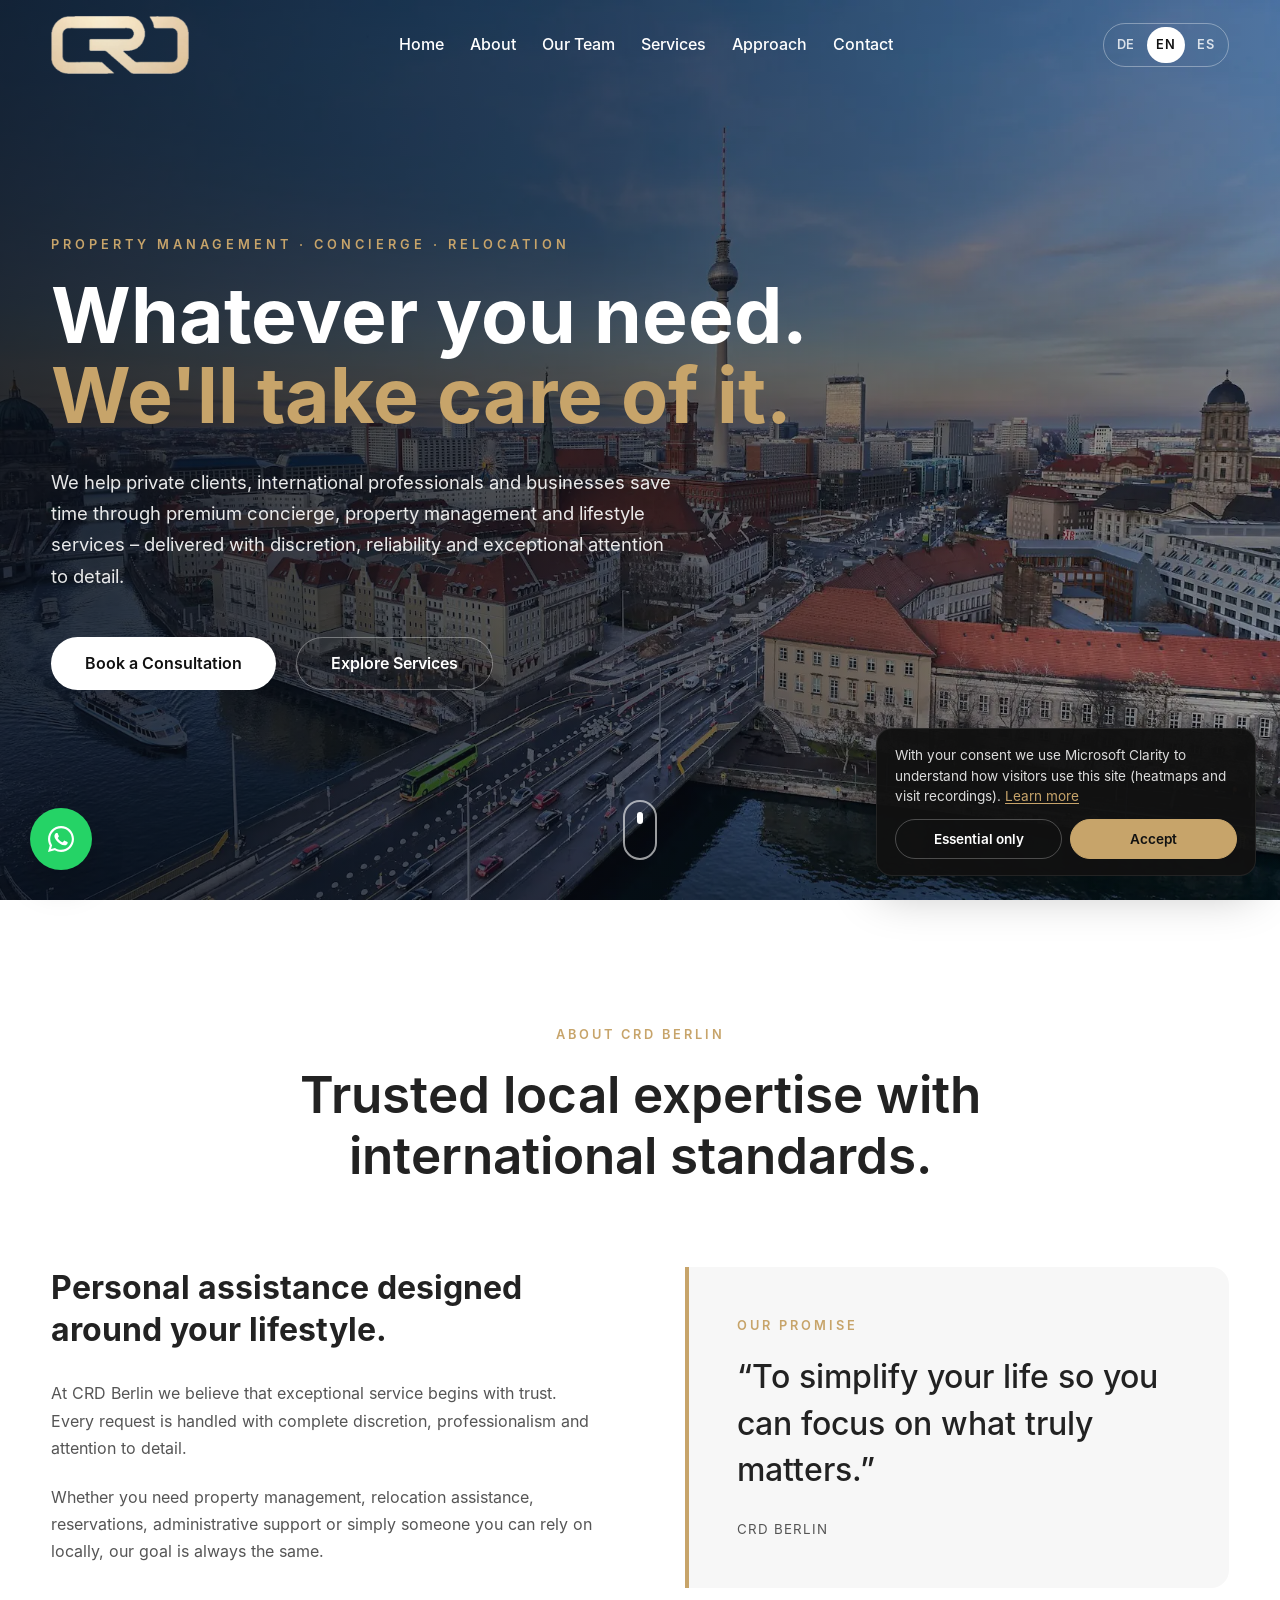
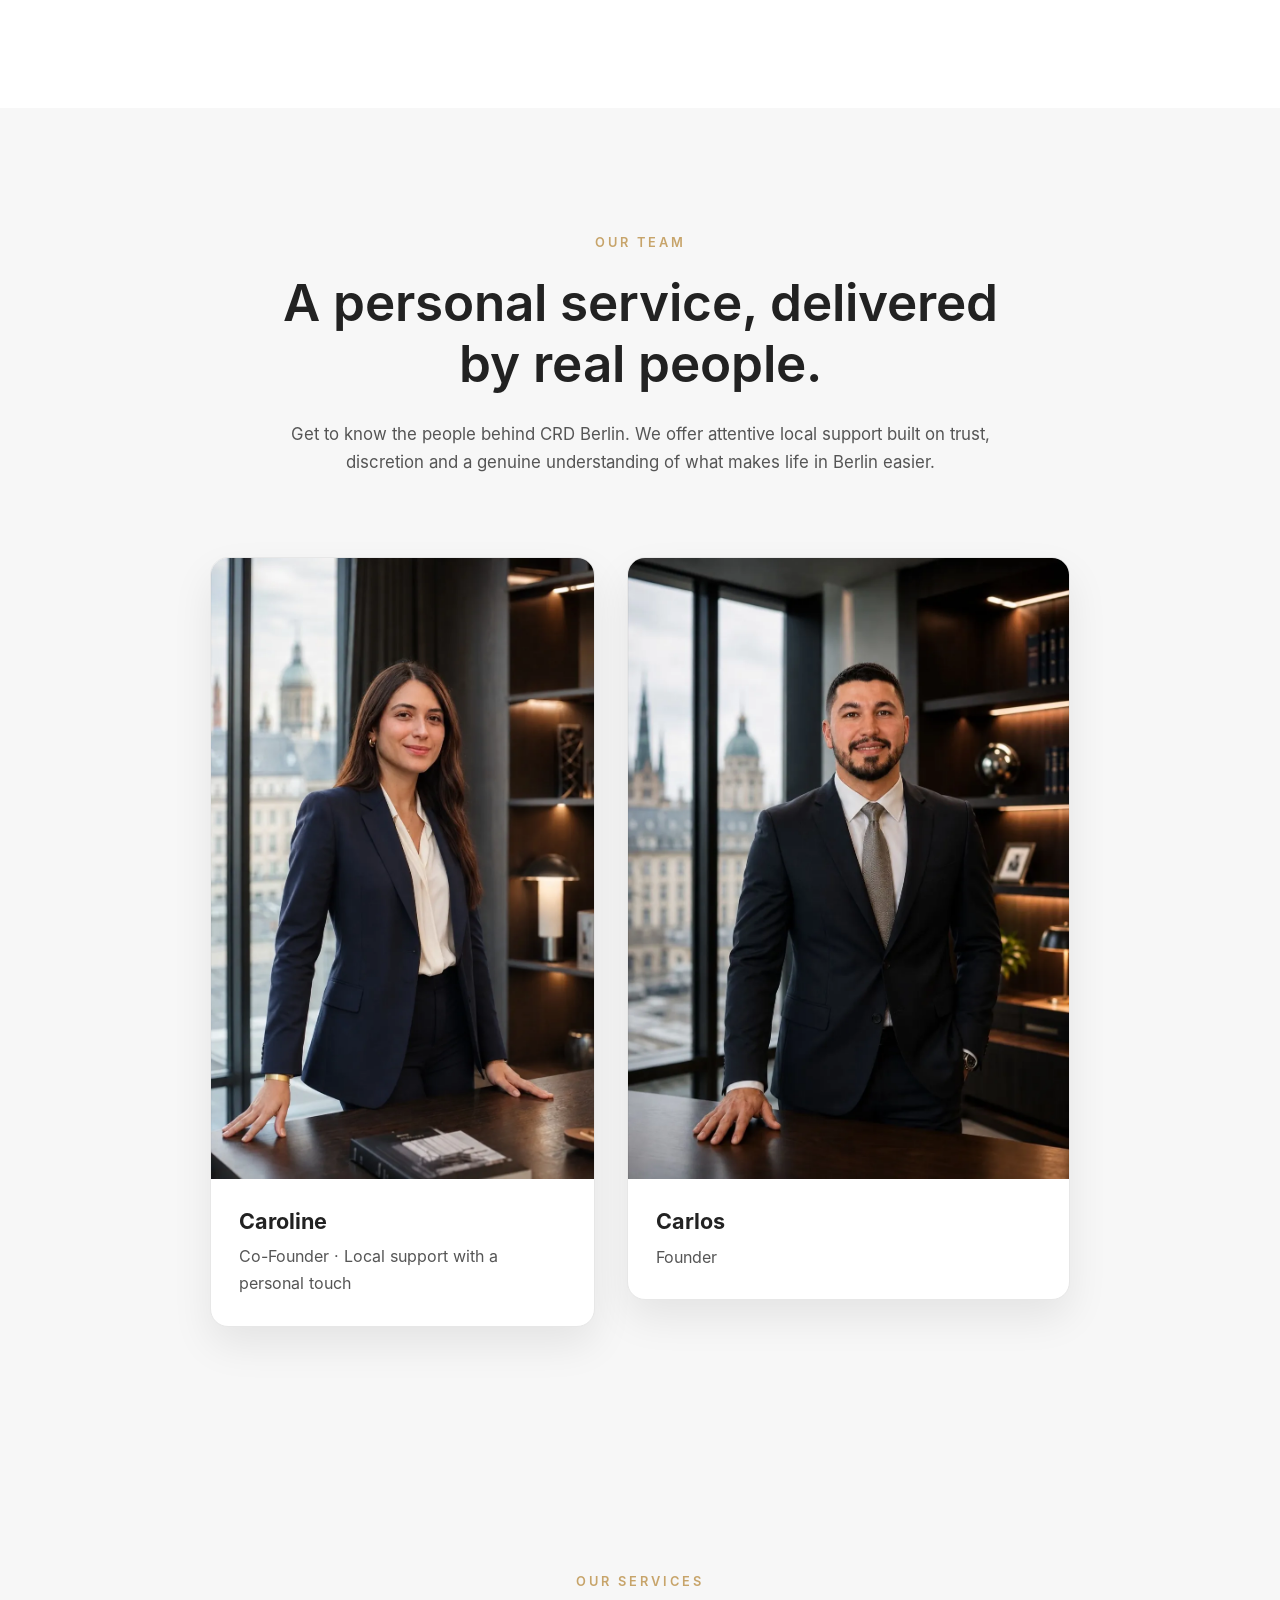
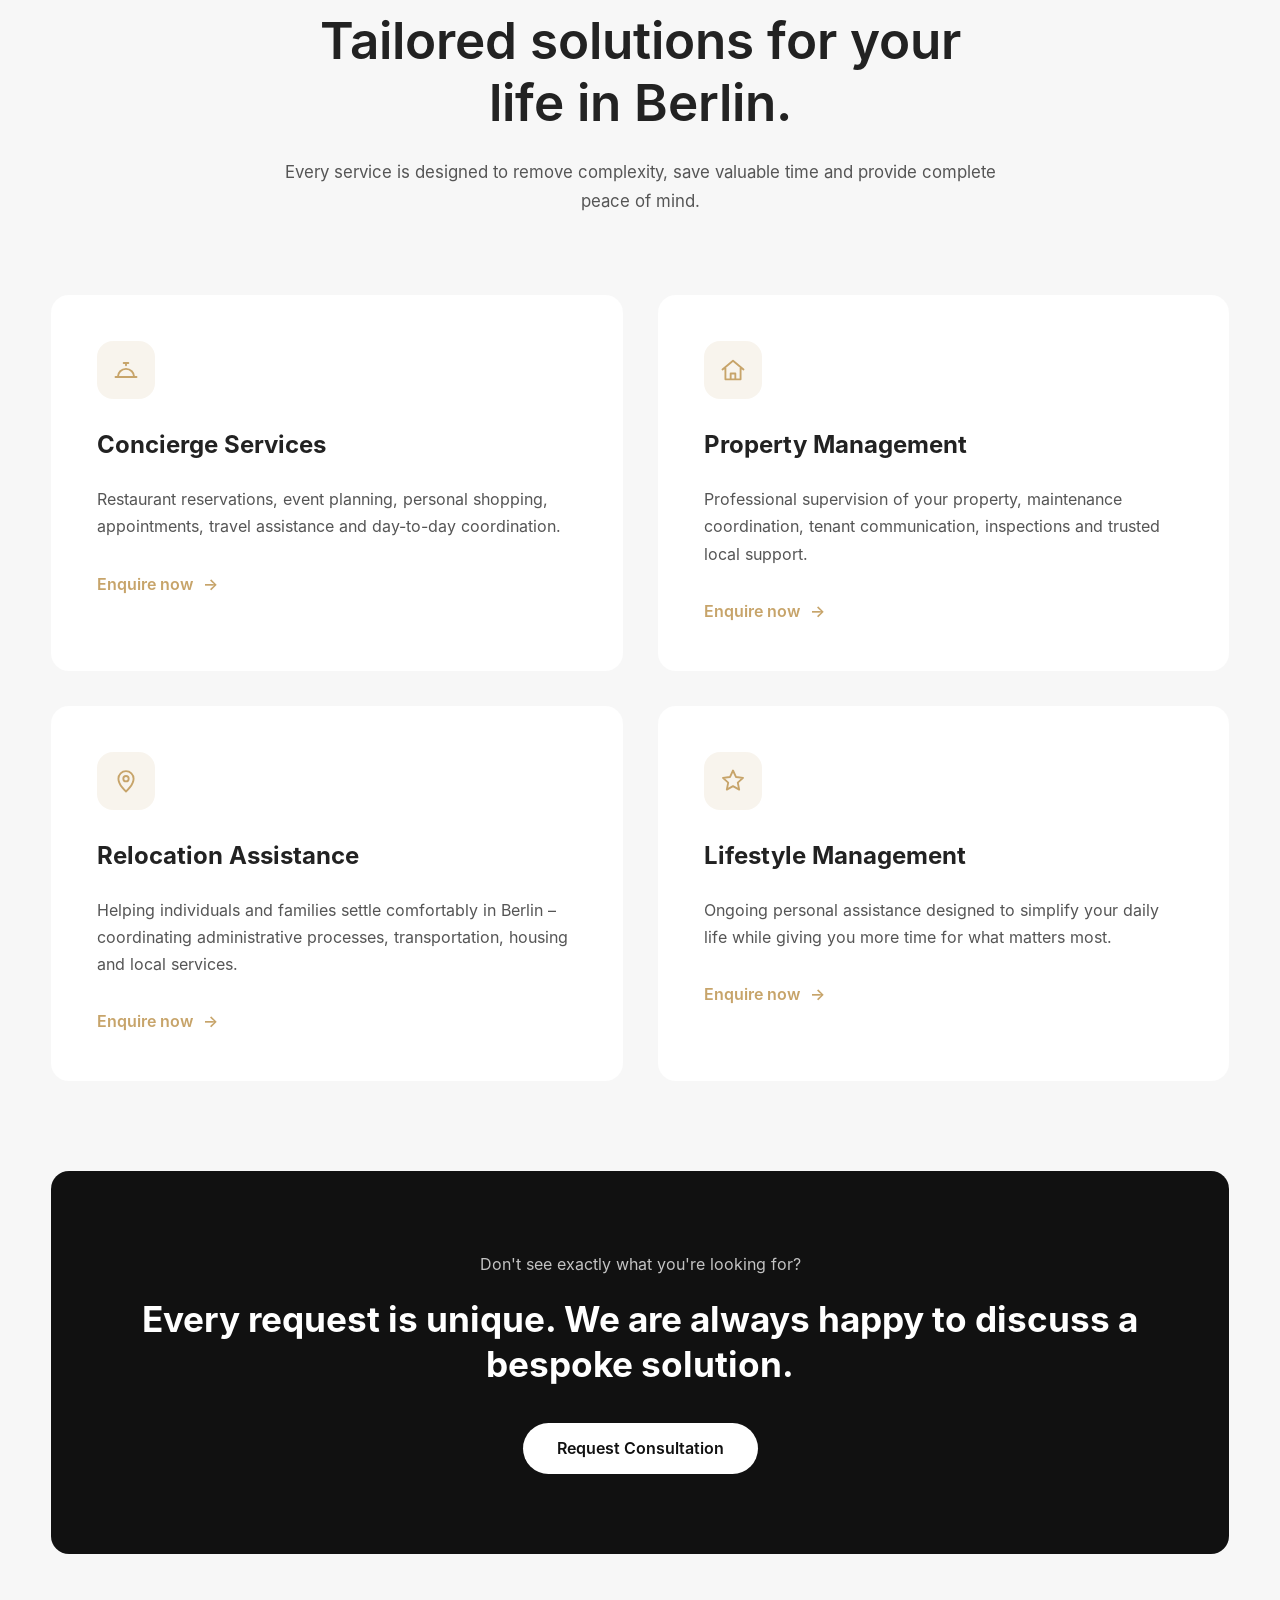
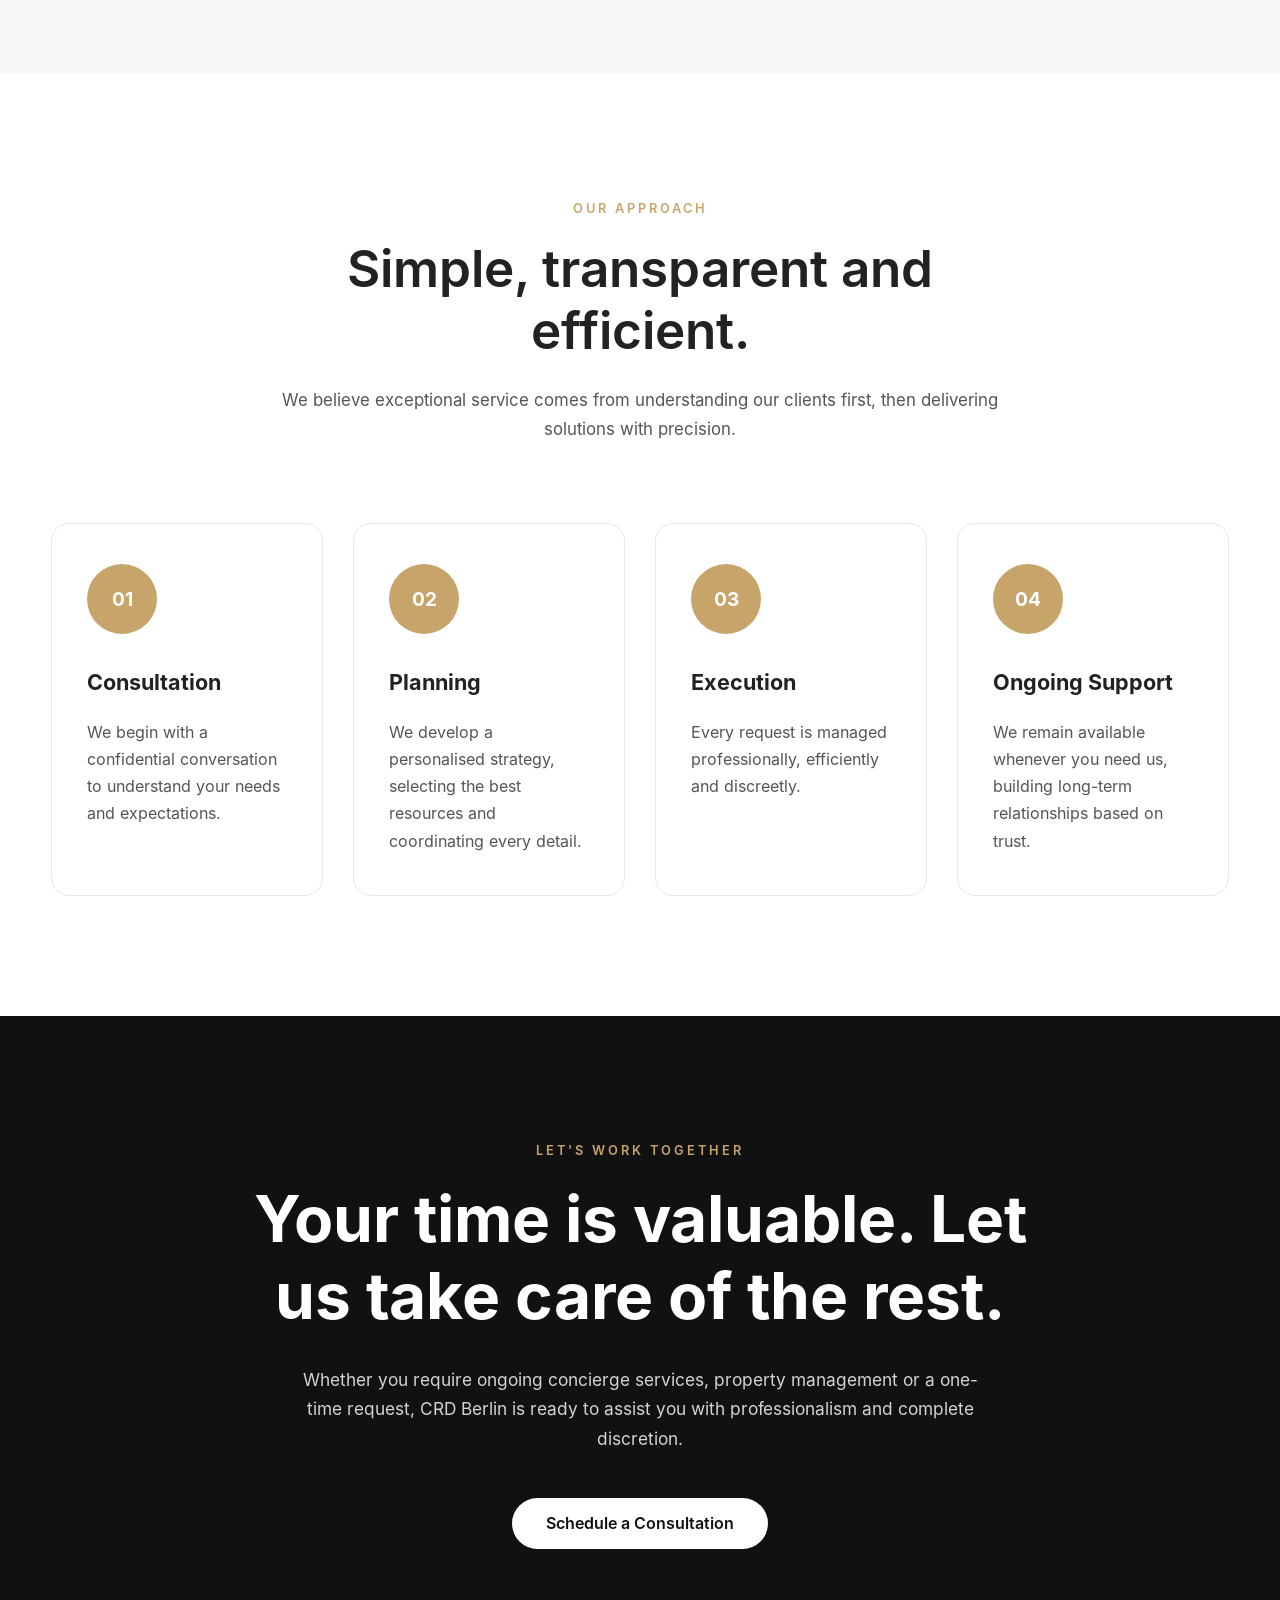
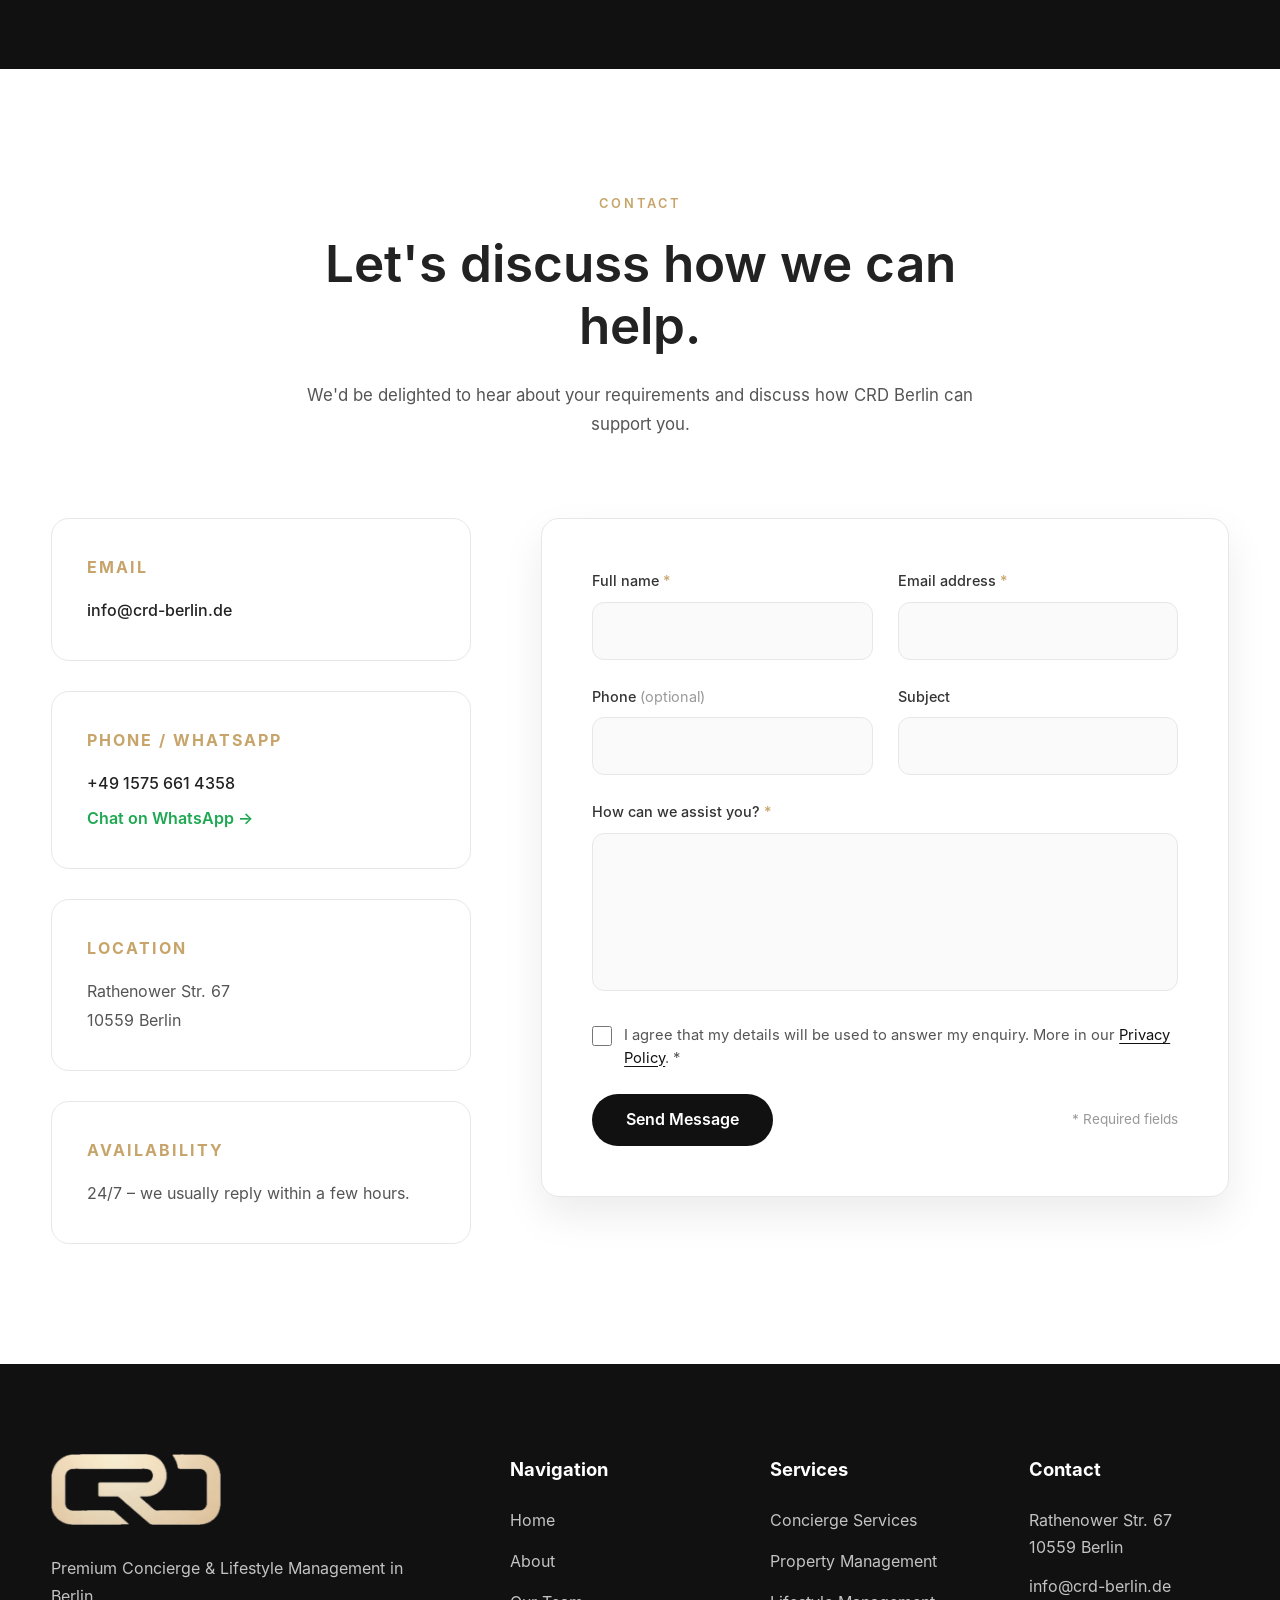
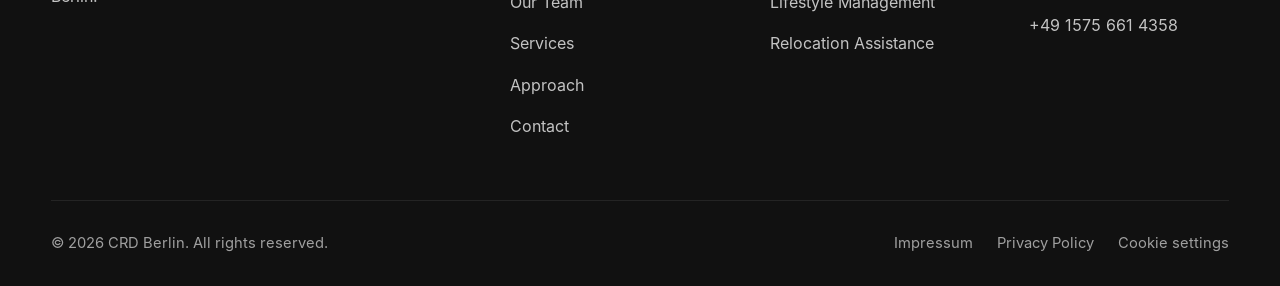
==== commit cfcffcae: "Fix review findings on the live site - Team photos: same height and fully visible (columns sized to " ====
--- a/index.html
+++ b/index.html
@@ -406,7 +406,7 @@
 
                 <div class="contact-item">
                     <h3 data-i18n="contact.location">Location</h3>
-                    <p data-i18n="contact.city">Berlin, Germany</p>
+                    <p>Rathenower Str. 67<br>10559 Berlin</p>
                 </div>
 
                 <div class="contact-item">
@@ -539,7 +539,7 @@
 
             <div class="footer-column">
                 <h3 data-i18n="nav.contact">Contact</h3>
-                <p data-i18n="contact.city">Berlin, Germany</p>
+                <p>Rathenower Str. 67<br>10559 Berlin</p>
                 <p><a href="mailto:info@crd-berlin.de">info@crd-berlin.de</a></p>
                 <p><a href="tel:+4915756614358">+49 1575 661 4358</a></p>
             </div>
--- a/assets/css/style.css
+++ b/assets/css/style.css
@@ -1071,9 +1071,9 @@
 .team-grid{
     display:grid;
     align-items:start;
-    grid-template-columns:repeat(2,minmax(0,1fr));
-    gap:36px;
-    max-width:980px;
+    grid-template-columns:minmax(0,865fr) minmax(0,993fr);
+    gap:32px;
+    max-width:860px;
     margin:0 auto;
 }
 
--- a/assets/css/responsive.css
+++ b/assets/css/responsive.css
@@ -367,3 +367,10 @@
         height:48px;
     }
 }
+
+/* Keep the floating WhatsApp button from covering footer text on phones */
+@media (max-width:600px){
+    .footer{
+        padding-bottom:100px;
+    }
+}
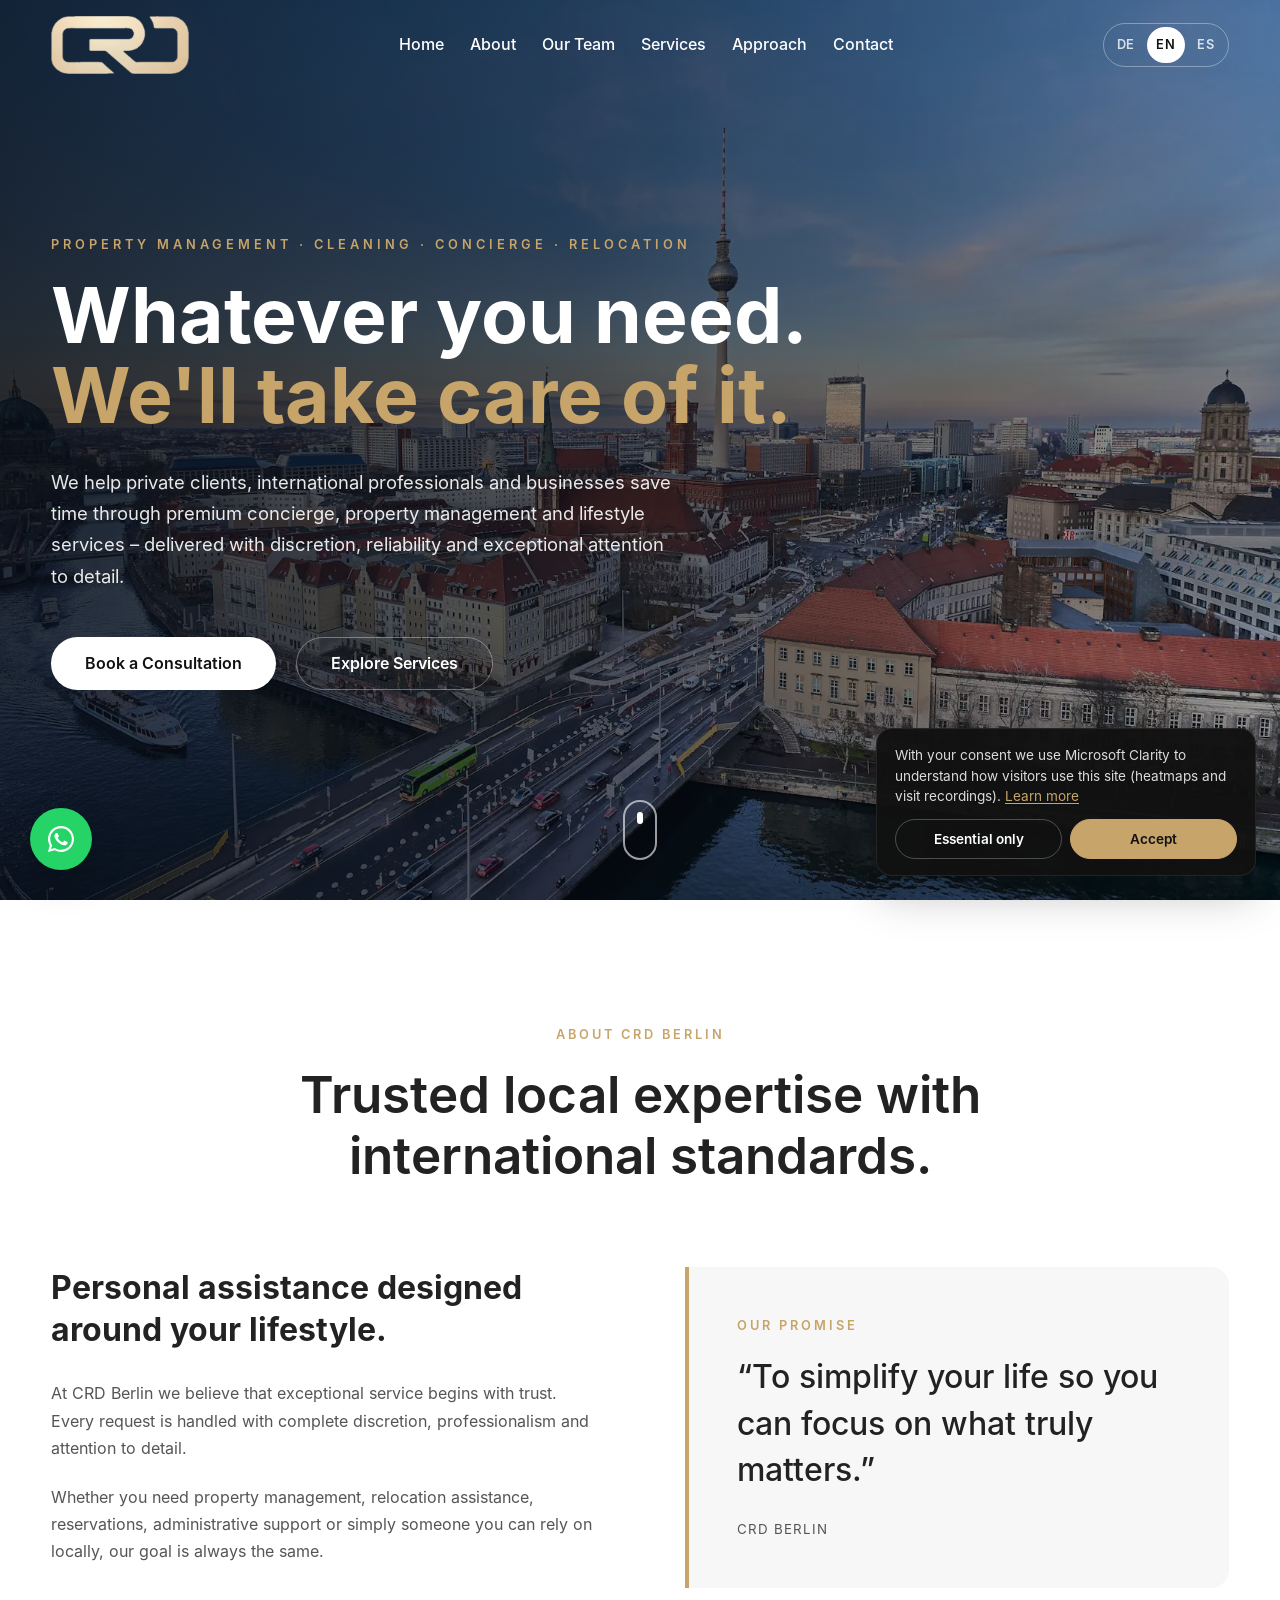
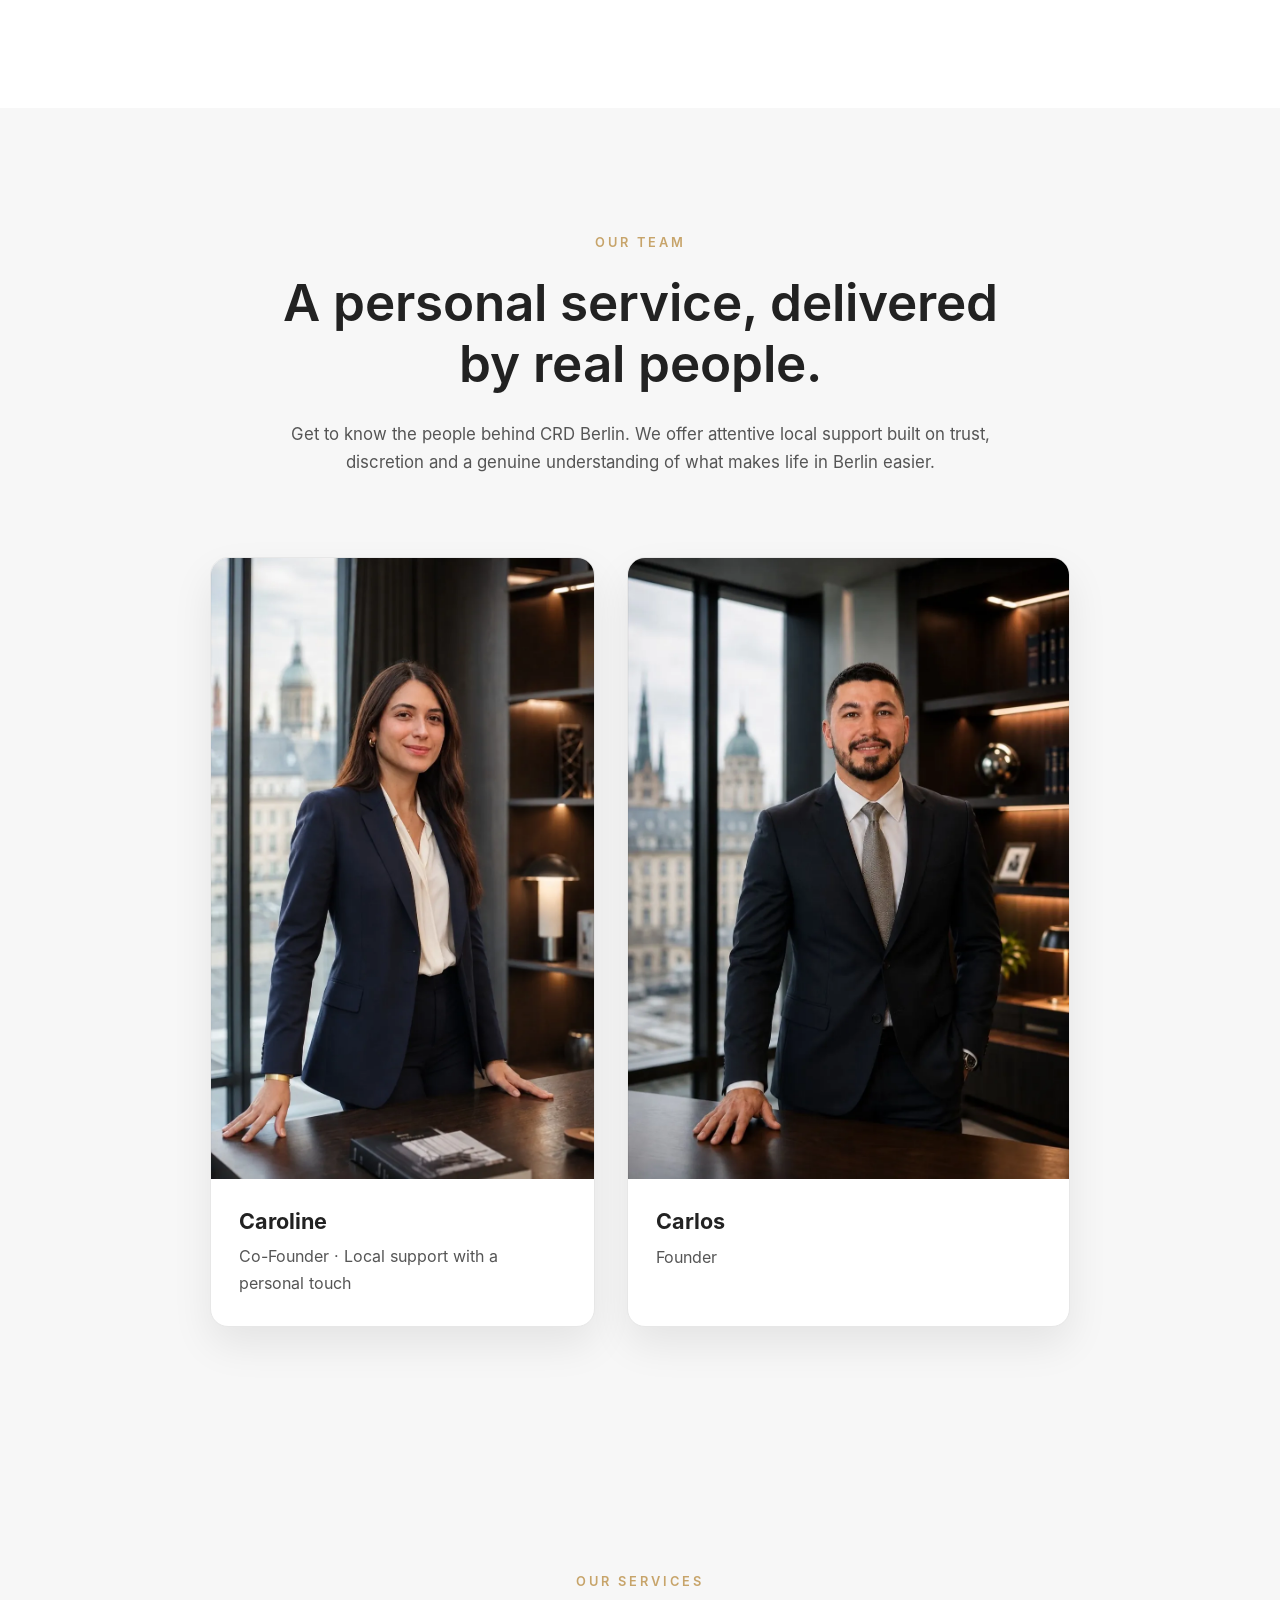
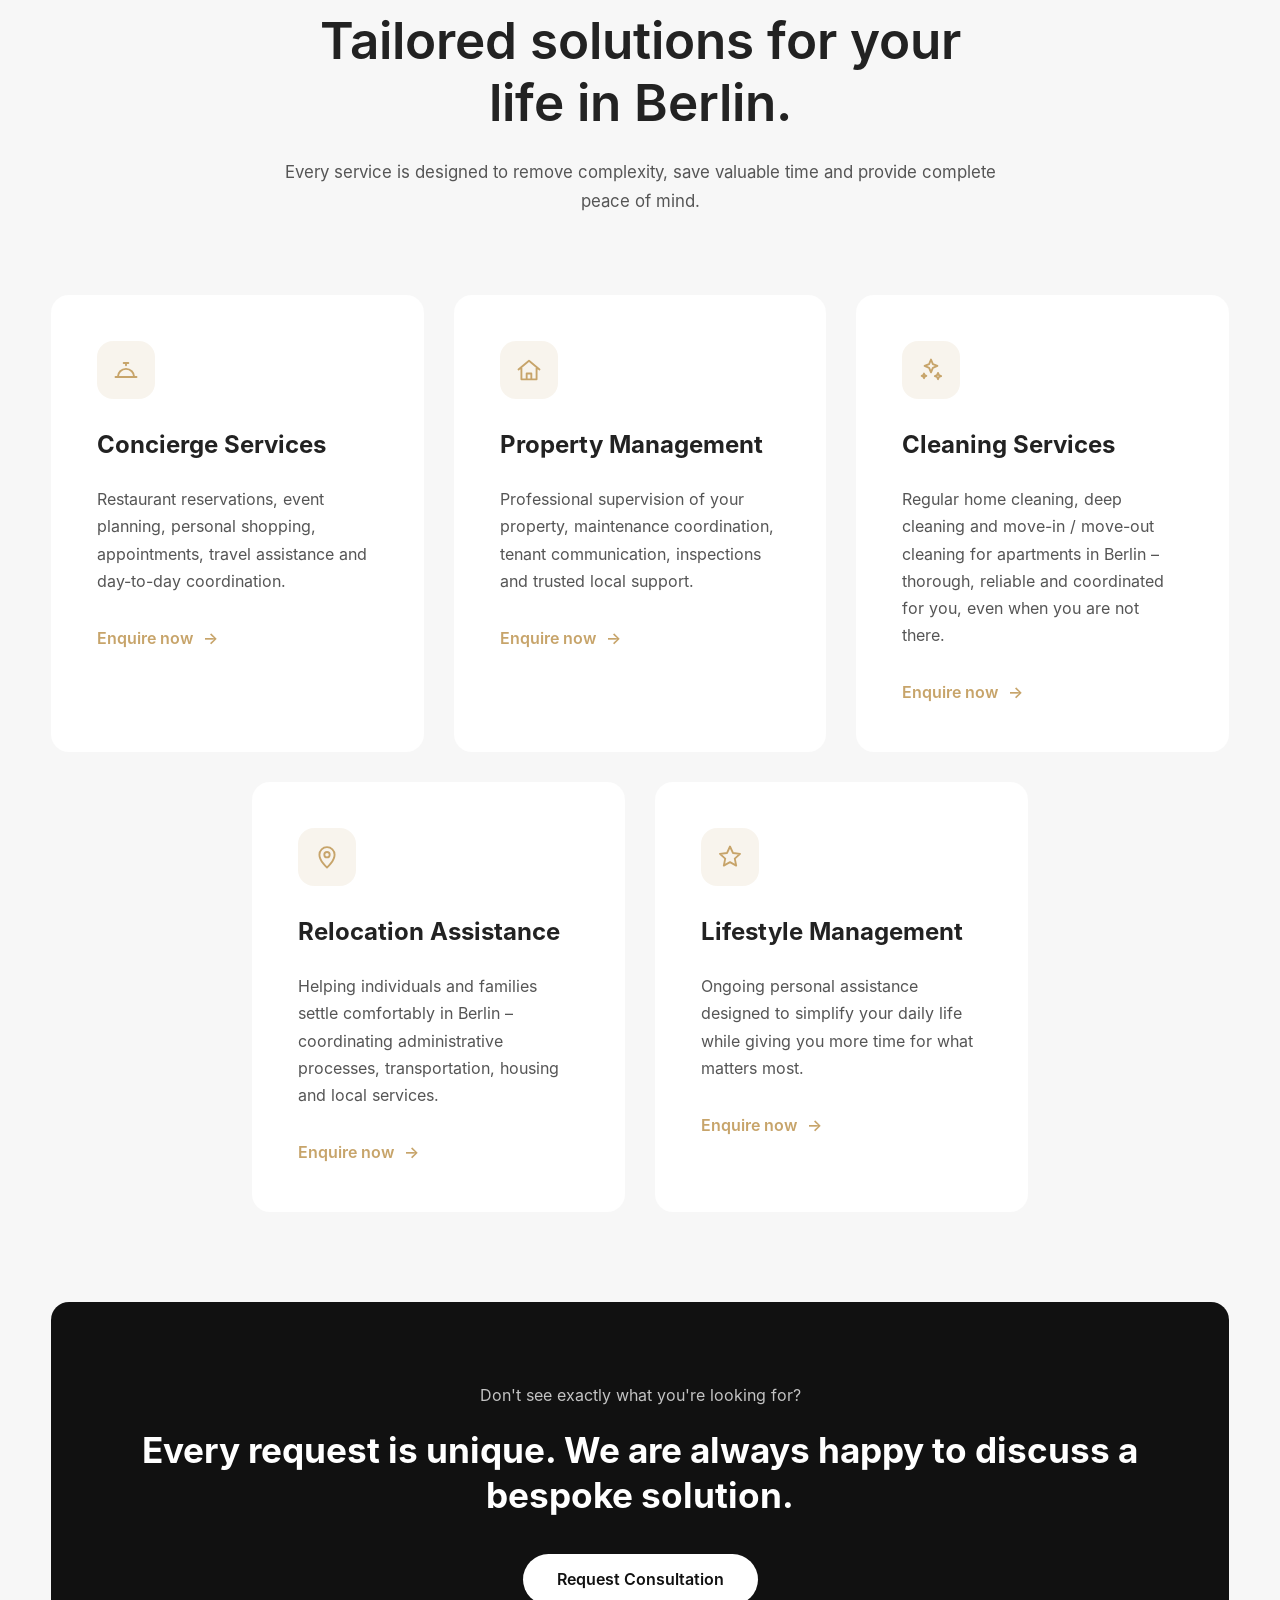
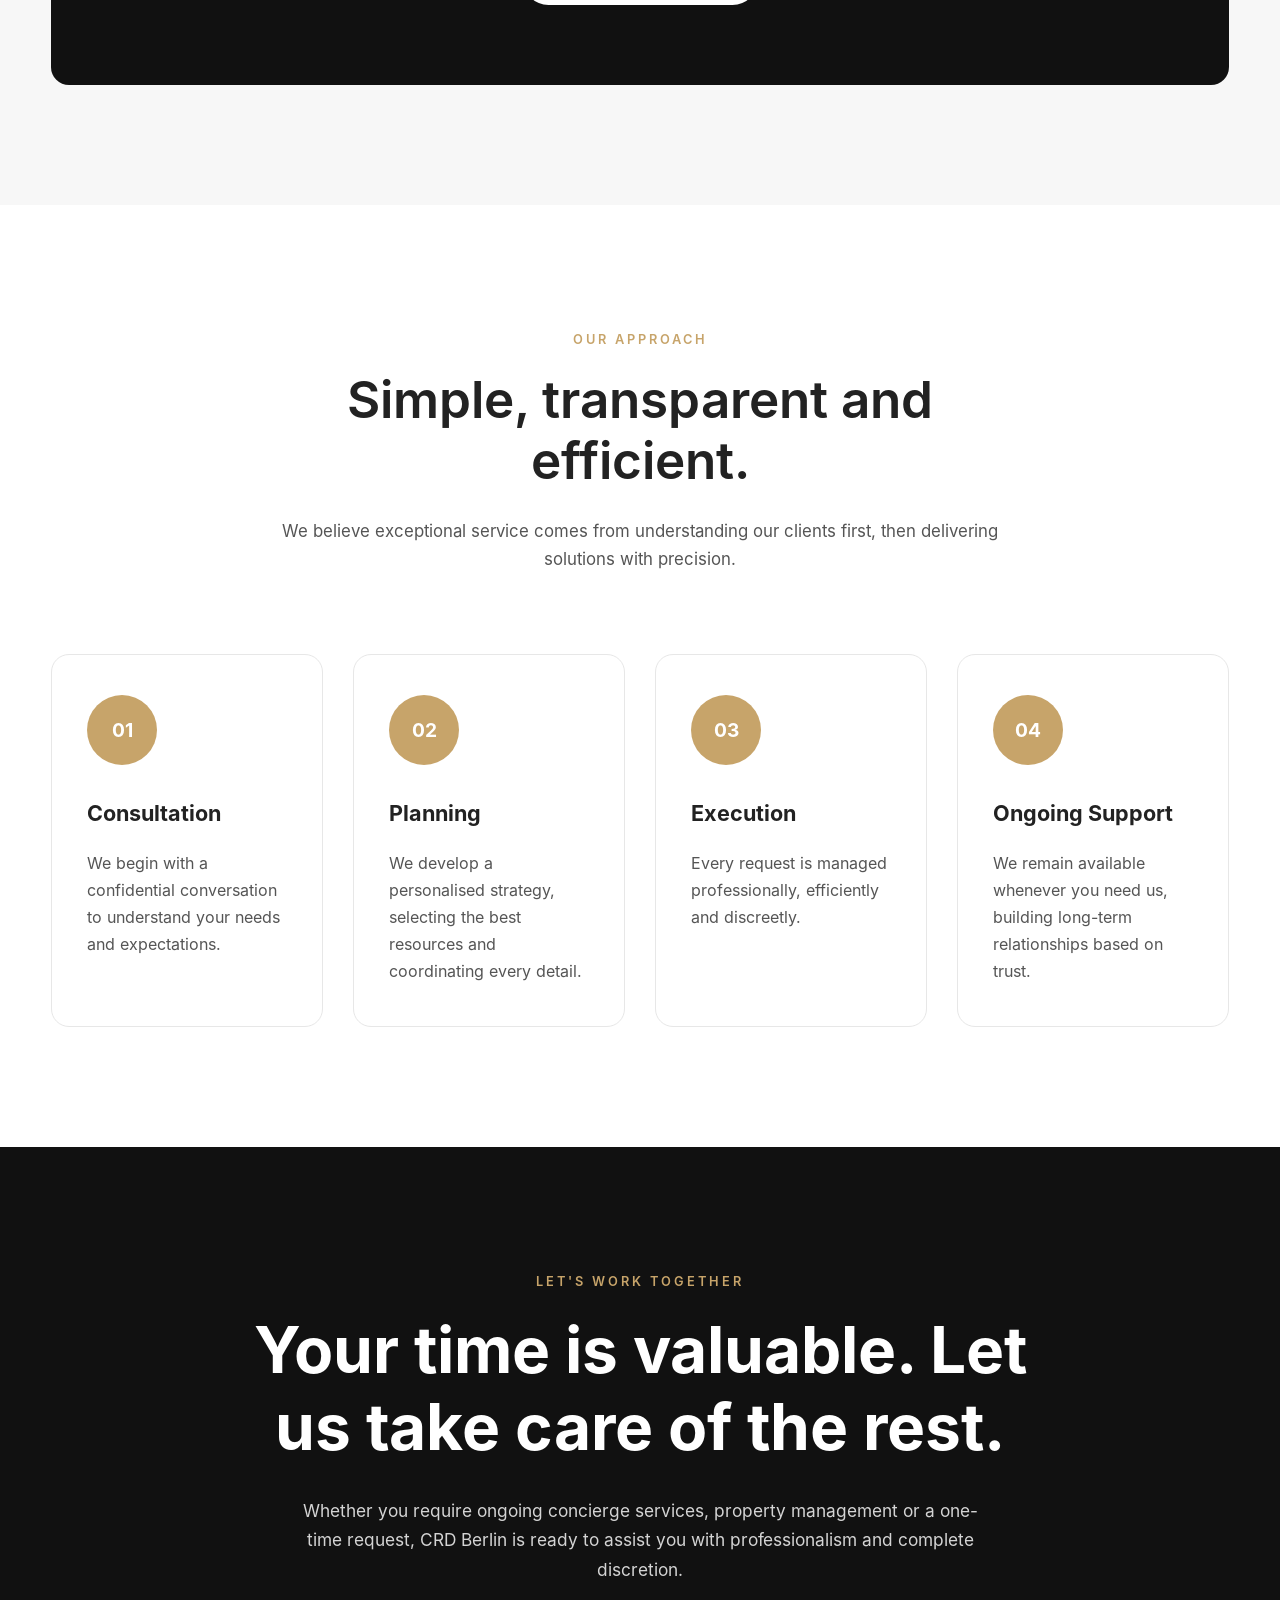
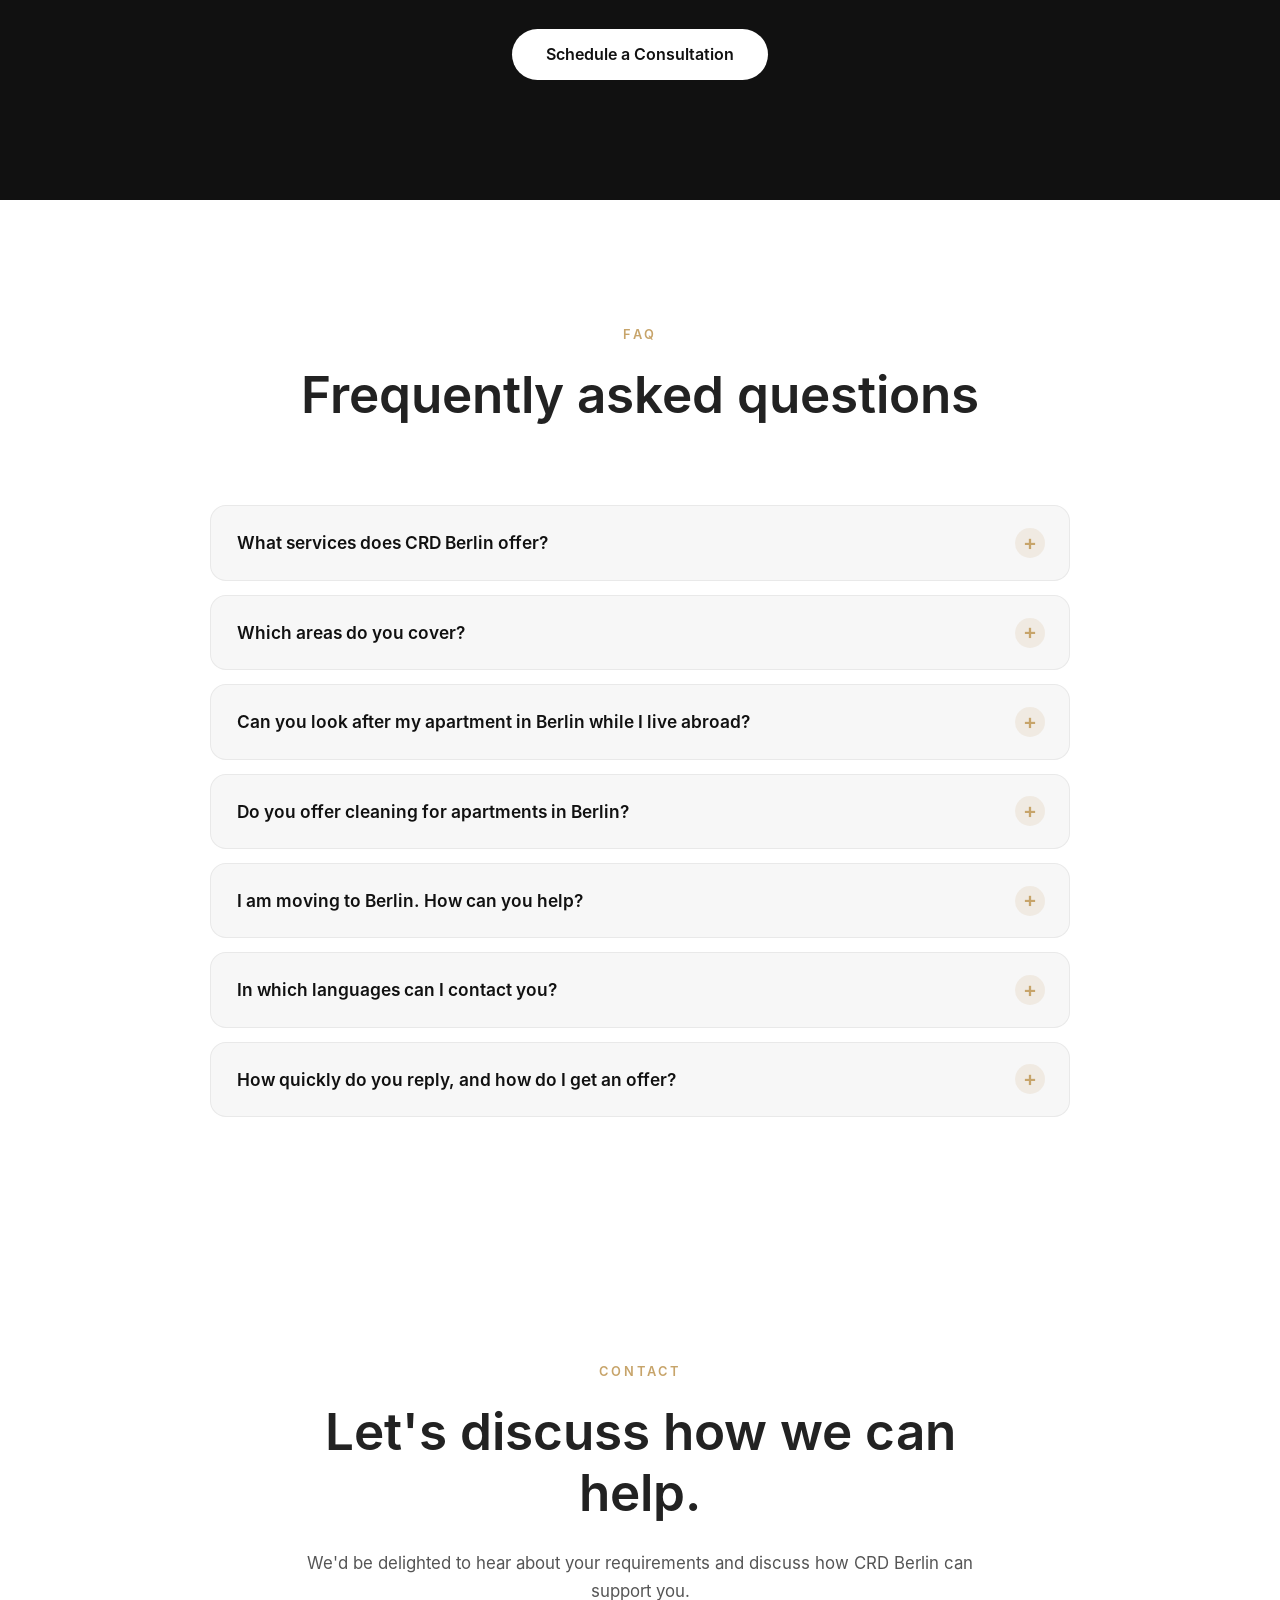
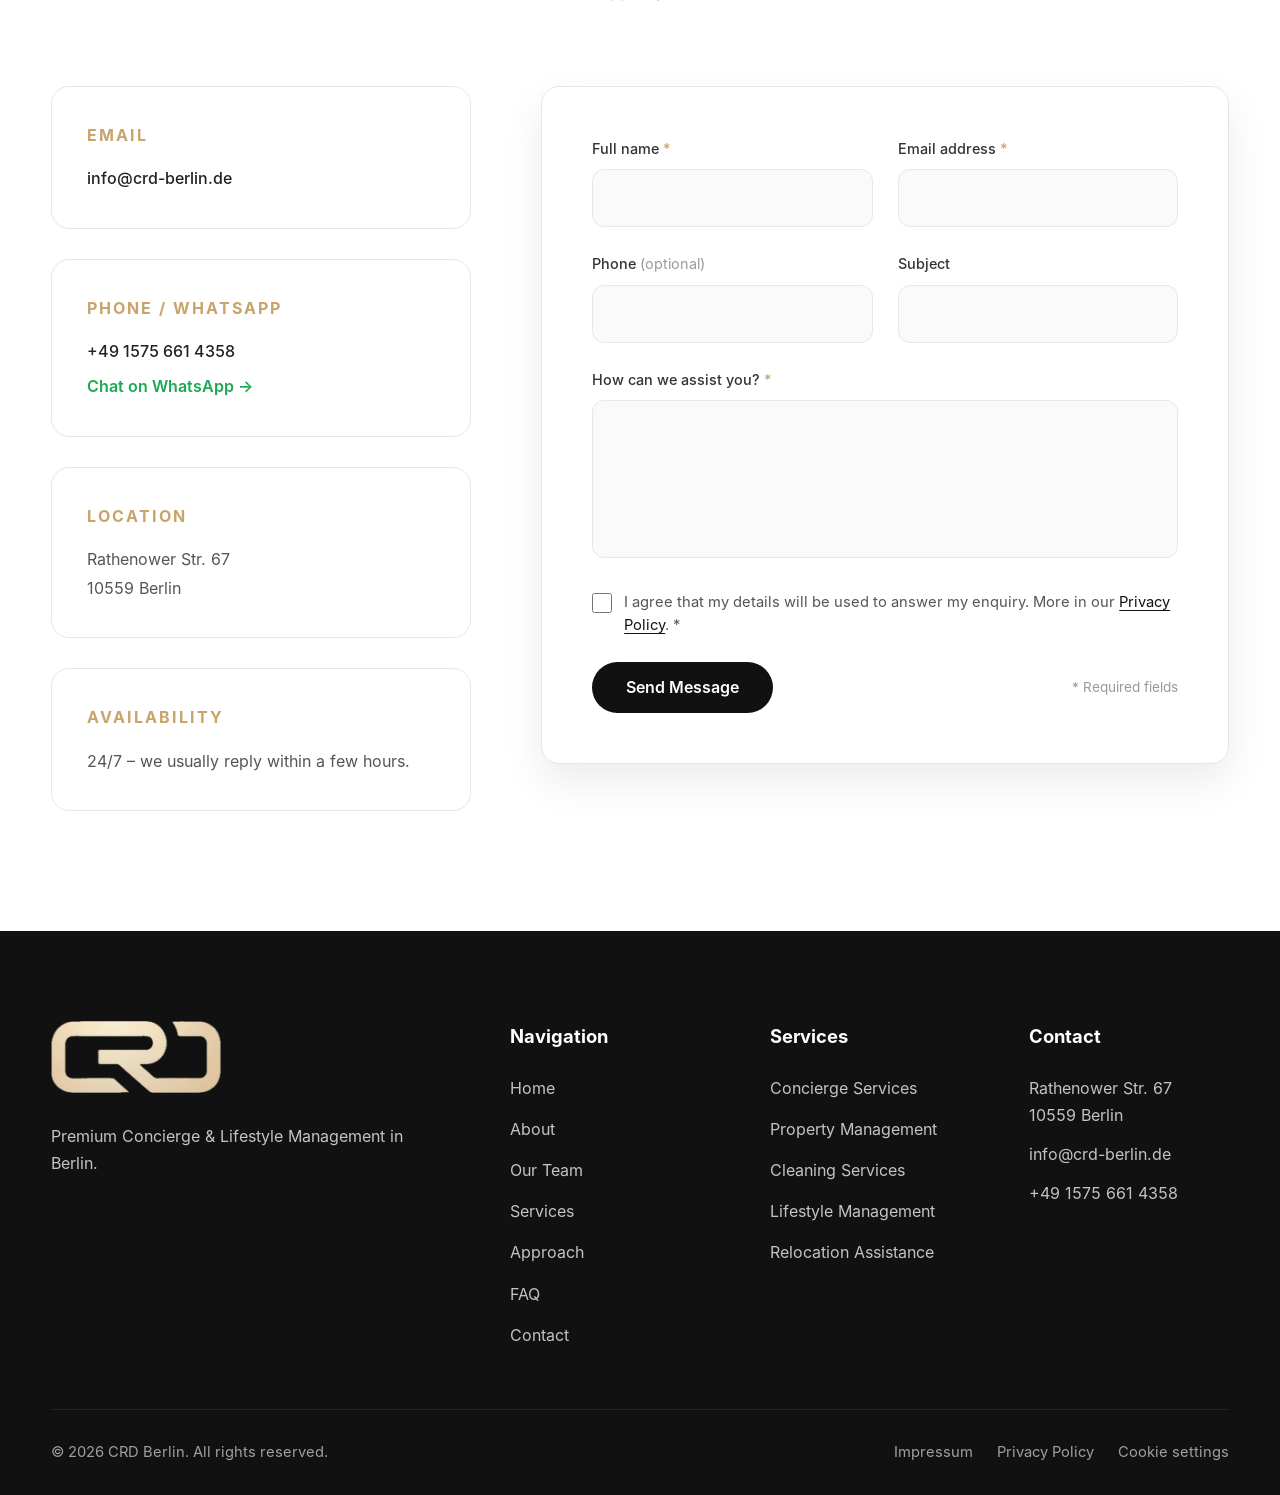
==== commit bdb3dd3f: "Add cleaning service, FAQ and search/AI optimisation - New 'Cleaning Services' card (EN/DE/ES), serv" ====
--- a/index.html
+++ b/index.html
@@ -6,12 +6,15 @@
     <meta charset="UTF-8">
     <meta name="viewport" content="width=device-width, initial-scale=1.0">
 
-    <title>CRD Berlin | Concierge, Property Management &amp; Relocation in Berlin</title>
-
-    <meta name="description"
-          content="Premium concierge, property management and relocation services in Berlin. Tailored personal assistance delivered with professionalism, discretion and efficiency.">
+    <title>CRD Berlin | Property Management, Cleaning, Concierge &amp; Relocation in Berlin</title>
+
+    <meta name="description" content="CRD Berlin: property management, apartment cleaning, relocation and concierge services in Berlin. One local contact for owners, tenants and newcomers – reachable 24/7 in German, English and Spanish.">
 
     <link rel="canonical" href="https://crd-berlin.de/">
+    <link rel="alternate" hreflang="en" href="https://crd-berlin.de/">
+    <link rel="alternate" hreflang="de" href="https://crd-berlin.de/de/">
+    <link rel="alternate" hreflang="es" href="https://crd-berlin.de/es/">
+    <link rel="alternate" hreflang="x-default" href="https://crd-berlin.de/">
 
     <!-- Open Graph / social sharing -->
     <meta property="og:type" content="website">
@@ -40,49 +43,250 @@
     <link rel="preload" href="assets/images/hero.webp" as="image" type="image/webp">
 
     <script>
-        try {
-            var l = new URLSearchParams(location.search).get("lang") || localStorage.getItem("crd-lang") ||
-                    ((navigator.language || "en").slice(0, 2));
-            if (l === "de" || l === "es") {
-                document.documentElement.setAttribute("data-lang-pending", l);
-                setTimeout(function () { document.documentElement.removeAttribute("data-lang-pending"); }, 1500);
-            }
-        } catch (e) {}
+        /* On the English start page, send visitors to their language (saved choice, ?lang=, or browser language) */
+        (function () {
+            try {
+                var p = location.pathname;
+                if (p !== "/" && p !== "/index.html") { return; }
+                var q = new URLSearchParams(location.search).get("lang");
+                if (q) { localStorage.setItem("crd-lang", q); }
+                var l = q || localStorage.getItem("crd-lang") || (navigator.language || "en").slice(0, 2);
+                if (l === "de" || l === "es") { location.replace("/" + l + "/" + location.hash); }
+            } catch (e) {}
+        })();
     </script>
-    <style>html[data-lang-pending] body{visibility:hidden}</style>
 
     <link rel="stylesheet" href="assets/css/style.css">
     <link rel="stylesheet" href="assets/css/responsive.css">
 
-    <!-- Structured data for Google -->
+    <!-- structured-data:start (generated by tools/build_languages.py) -->
     <script type="application/ld+json">
     {
-        "@context": "https://schema.org",
-        "@type": "LocalBusiness",
-        "name": "CRD Berlin",
-        "alternateName": "Carlos Richter Dienstleistungen",
-        "url": "https://crd-berlin.de/",
-        "logo": "https://crd-berlin.de/assets/images/logo-dark.png",
-        "image": "https://crd-berlin.de/assets/images/og-image.jpg",
-        "email": "info@crd-berlin.de",
-        "telephone": "+4915756614358",
-        "description": "Concierge, property management, relocation and lifestyle management services in Berlin.",
-        "areaServed": "Berlin",
-        "address": {
+      "@context": "https://schema.org",
+      "@graph": [
+        {
+          "@type": [
+            "LocalBusiness",
+            "ProfessionalService"
+          ],
+          "@id": "https://crd-berlin.de/#business",
+          "name": "CRD Berlin",
+          "alternateName": [
+            "Carlos Richter Dienstleistungen",
+            "CRD"
+          ],
+          "description": "CRD Berlin: property management, apartment cleaning, relocation and concierge services in Berlin. One local contact for owners, tenants and newcomers – reachable 24/7 in German, English and Spanish.",
+          "url": "https://crd-berlin.de/",
+          "logo": "https://crd-berlin.de/assets/images/logo-dark.png",
+          "image": "https://crd-berlin.de/assets/images/og-image.jpg",
+          "email": "info@crd-berlin.de",
+          "telephone": "+49 1575 6614358",
+          "address": {
             "@type": "PostalAddress",
             "streetAddress": "Rathenower Str. 67",
             "postalCode": "10559",
             "addressLocality": "Berlin",
+            "addressRegion": "Berlin",
             "addressCountry": "DE"
-        },
-        "openingHoursSpecification": {
+          },
+          "areaServed": {
+            "@type": "City",
+            "name": "Berlin"
+          },
+          "knowsLanguage": [
+            "de",
+            "en",
+            "es"
+          ],
+          "founder": {
+            "@type": "Person",
+            "name": "Carlos Richter Moreno"
+          },
+          "openingHoursSpecification": {
             "@type": "OpeningHoursSpecification",
-            "dayOfWeek": ["Monday","Tuesday","Wednesday","Thursday","Friday","Saturday","Sunday"],
+            "dayOfWeek": [
+              "Monday",
+              "Tuesday",
+              "Wednesday",
+              "Thursday",
+              "Friday",
+              "Saturday",
+              "Sunday"
+            ],
             "opens": "00:00",
             "closes": "23:59"
+          },
+          "contactPoint": {
+            "@type": "ContactPoint",
+            "contactType": "customer service",
+            "telephone": "+49 1575 6614358",
+            "email": "info@crd-berlin.de",
+            "availableLanguage": [
+              "German",
+              "English",
+              "Spanish"
+            ],
+            "areaServed": "DE"
+          },
+          "hasOfferCatalog": {
+            "@type": "OfferCatalog",
+            "name": "Our Services",
+            "itemListElement": [
+              {
+                "@type": "Offer",
+                "itemOffered": {
+                  "@type": "Service",
+                  "name": "Property Management",
+                  "description": "Professional supervision of your property, maintenance coordination, tenant communication, inspections and trusted local support.",
+                  "areaServed": {
+                    "@type": "City",
+                    "name": "Berlin"
+                  },
+                  "provider": {
+                    "@id": "https://crd-berlin.de/#business"
+                  }
+                }
+              },
+              {
+                "@type": "Offer",
+                "itemOffered": {
+                  "@type": "Service",
+                  "name": "Cleaning Services",
+                  "description": "Regular home cleaning, deep cleaning and move-in / move-out cleaning for apartments in Berlin – thorough, reliable and coordinated for you, even when you are not there.",
+                  "areaServed": {
+                    "@type": "City",
+                    "name": "Berlin"
+                  },
+                  "provider": {
+                    "@id": "https://crd-berlin.de/#business"
+                  }
+                }
+              },
+              {
+                "@type": "Offer",
+                "itemOffered": {
+                  "@type": "Service",
+                  "name": "Relocation Assistance",
+                  "description": "Helping individuals and families settle comfortably in Berlin – coordinating administrative processes, transportation, housing and local services.",
+                  "areaServed": {
+                    "@type": "City",
+                    "name": "Berlin"
+                  },
+                  "provider": {
+                    "@id": "https://crd-berlin.de/#business"
+                  }
+                }
+              },
+              {
+                "@type": "Offer",
+                "itemOffered": {
+                  "@type": "Service",
+                  "name": "Concierge Services",
+                  "description": "Restaurant reservations, event planning, personal shopping, appointments, travel assistance and day-to-day coordination.",
+                  "areaServed": {
+                    "@type": "City",
+                    "name": "Berlin"
+                  },
+                  "provider": {
+                    "@id": "https://crd-berlin.de/#business"
+                  }
+                }
+              },
+              {
+                "@type": "Offer",
+                "itemOffered": {
+                  "@type": "Service",
+                  "name": "Lifestyle Management",
+                  "description": "Ongoing personal assistance designed to simplify your daily life while giving you more time for what matters most.",
+                  "areaServed": {
+                    "@type": "City",
+                    "name": "Berlin"
+                  },
+                  "provider": {
+                    "@id": "https://crd-berlin.de/#business"
+                  }
+                }
+              }
+            ]
+          }
+        },
+        {
+          "@type": "WebPage",
+          "@id": "https://crd-berlin.de/#webpage",
+          "url": "https://crd-berlin.de/",
+          "name": "CRD Berlin | Property Management, Cleaning, Concierge & Relocation in Berlin",
+          "inLanguage": "en",
+          "about": {
+            "@id": "https://crd-berlin.de/#business"
+          }
+        },
+        {
+          "@type": "FAQPage",
+          "@id": "https://crd-berlin.de/#faq",
+          "inLanguage": "en",
+          "mainEntity": [
+            {
+              "@type": "Question",
+              "name": "What services does CRD Berlin offer?",
+              "acceptedAnswer": {
+                "@type": "Answer",
+                "text": "CRD Berlin offers property management, apartment cleaning, relocation assistance, concierge services and lifestyle management in Berlin. This includes coordinating repairs, communicating with tenants and owners, organising transport and appointments, and helping newcomers settle into the city – all from one local contact."
+              }
+            },
+            {
+              "@type": "Question",
+              "name": "Which areas do you cover?",
+              "acceptedAnswer": {
+                "@type": "Answer",
+                "text": "We work throughout Berlin. Our office is in Moabit (Rathenower Str. 67, 10559 Berlin), close to Mitte, Tiergarten, Wedding and Charlottenburg."
+              }
+            },
+            {
+              "@type": "Question",
+              "name": "Can you look after my apartment in Berlin while I live abroad?",
+              "acceptedAnswer": {
+                "@type": "Answer",
+                "text": "Yes. We act as your local contact: regular inspections, key handling, coordinating repairs and tradespeople, cleaning before and after tenants, and communicating with tenants and building management on your behalf."
+              }
+            },
+            {
+              "@type": "Question",
+              "name": "Do you offer cleaning for apartments in Berlin?",
+              "acceptedAnswer": {
+                "@type": "Answer",
+                "text": "Yes. We organise regular home cleaning, deep cleaning and move-in / move-out cleaning for apartments in Berlin, and can combine it with key handover and property checks."
+              }
+            },
+            {
+              "@type": "Question",
+              "name": "I am moving to Berlin. How can you help?",
+              "acceptedAnswer": {
+                "@type": "Answer",
+                "text": "We help with the apartment search, registration and other paperwork, transport and moving logistics, and finding local services – so you can settle in quickly and without stress."
+              }
+            },
+            {
+              "@type": "Question",
+              "name": "In which languages can I contact you?",
+              "acceptedAnswer": {
+                "@type": "Answer",
+                "text": "You can contact us in German, English or Spanish."
+              }
+            },
+            {
+              "@type": "Question",
+              "name": "How quickly do you reply, and how do I get an offer?",
+              "acceptedAnswer": {
+                "@type": "Answer",
+                "text": "We are reachable 24/7 and usually reply within a few hours. Send us a message via WhatsApp, phone, email or the contact form and we will get back to you with a personalised offer."
+              }
+            }
+          ]
         }
+      ]
     }
     </script>
+    <!-- structured-data:end -->
 
 </head>
 
@@ -117,9 +321,9 @@
         </nav>
 
         <div class="lang-switch" role="group" aria-label="Language / Sprache / Idioma">
-            <button type="button" data-lang="de" lang="de" aria-label="Deutsch">DE</button>
-            <button type="button" data-lang="en" lang="en" aria-label="English" aria-pressed="true">EN</button>
-            <button type="button" data-lang="es" lang="es" aria-label="Español">ES</button>
+            <a href="/de/" data-lang="de" hreflang="de" lang="de" aria-label="Deutsch">DE</a>
+            <a href="/" data-lang="en" hreflang="en" lang="en" aria-label="English" aria-current="true">EN</a>
+            <a href="/es/" data-lang="es" hreflang="es" lang="es" aria-label="Español">ES</a>
         </div>
 
         <a href="#contact" class="header-button" data-i18n="cta.request">Request Consultation</a>
@@ -152,7 +356,7 @@
 
         <div class="hero-content">
 
-            <span class="hero-label" data-i18n="hero.label">Property Management · Concierge · Relocation</span>
+            <span class="hero-label" data-i18n="hero.label">Property Management · Cleaning · Concierge · Relocation</span>
 
             <h1 data-i18n="hero.title">
                 Whatever you need.
@@ -278,6 +482,15 @@
 
             <article class="service-card">
                 <div class="service-icon" aria-hidden="true">
+                    <svg viewBox="0 0 24 24"><path d="M12 3l1.6 3.9L17.5 8.5l-3.9 1.6L12 14l-1.6-3.9L6.5 8.5l3.9-1.6zM18 14.5l.8 1.9 1.9.8-1.9.8-.8 1.9-.8-1.9-1.9-.8 1.9-.8zM6 15l.6 1.4 1.4.6-1.4.6L6 19l-.6-1.4L4 17l1.4-.6z"/></svg>
+                </div>
+                <h3 data-i18n="s5.title">Cleaning Services</h3>
+                <p data-i18n="s5.text">Regular home cleaning, deep cleaning and move-in / move-out cleaning for apartments in Berlin – thorough, reliable and coordinated for you, even when you are not there.</p>
+                <a href="#contact" class="service-link" data-service="Cleaning Services" data-i18n="services.link">Enquire now <span aria-hidden="true">→</span></a>
+            </article>
+
+            <article class="service-card">
+                <div class="service-icon" aria-hidden="true">
                     <svg viewBox="0 0 24 24"><path d="M12 21s-6.5-5.6-6.5-11a6.5 6.5 0 0 1 13 0c0 5.4-6.5 11-6.5 11z"/><circle cx="12" cy="10" r="2.3"/></svg>
                 </div>
                 <h3 data-i18n="s3.title">Relocation Assistance</h3>
@@ -374,6 +587,58 @@
 <!-- ======================================
 CONTACT
 ======================================= -->
+
+<section class="faq section" id="faq">
+
+    <div class="container">
+
+        <div class="section-title">
+            <span data-i18n="faq.label">FAQ</span>
+            <h2 data-i18n="faq.title">Frequently asked questions</h2>
+        </div>
+
+        <div class="faq-list">
+
+            <details class="faq-item">
+                <summary data-i18n="faq.q1">What services does CRD Berlin offer?</summary>
+                <p data-i18n="faq.a1">CRD Berlin offers property management, apartment cleaning, relocation assistance, concierge services and lifestyle management in Berlin. This includes coordinating repairs, communicating with tenants and owners, organising transport and appointments, and helping newcomers settle into the city – all from one local contact.</p>
+            </details>
+
+            <details class="faq-item">
+                <summary data-i18n="faq.q2">Which areas do you cover?</summary>
+                <p data-i18n="faq.a2">We work throughout Berlin. Our office is in Moabit (Rathenower Str. 67, 10559 Berlin), close to Mitte, Tiergarten, Wedding and Charlottenburg.</p>
+            </details>
+
+            <details class="faq-item">
+                <summary data-i18n="faq.q3">Can you look after my apartment in Berlin while I live abroad?</summary>
+                <p data-i18n="faq.a3">Yes. We act as your local contact: regular inspections, key handling, coordinating repairs and tradespeople, cleaning before and after tenants, and communicating with tenants and building management on your behalf.</p>
+            </details>
+
+            <details class="faq-item">
+                <summary data-i18n="faq.q4">Do you offer cleaning for apartments in Berlin?</summary>
+                <p data-i18n="faq.a4">Yes. We organise regular home cleaning, deep cleaning and move-in / move-out cleaning for apartments in Berlin, and can combine it with key handover and property checks.</p>
+            </details>
+
+            <details class="faq-item">
+                <summary data-i18n="faq.q5">I am moving to Berlin. How can you help?</summary>
+                <p data-i18n="faq.a5">We help with the apartment search, registration and other paperwork, transport and moving logistics, and finding local services – so you can settle in quickly and without stress.</p>
+            </details>
+
+            <details class="faq-item">
+                <summary data-i18n="faq.q6">In which languages can I contact you?</summary>
+                <p data-i18n="faq.a6">You can contact us in German, English or Spanish.</p>
+            </details>
+
+            <details class="faq-item">
+                <summary data-i18n="faq.q7">How quickly do you reply, and how do I get an offer?</summary>
+                <p data-i18n="faq.a7">We are reachable 24/7 and usually reply within a few hours. Send us a message via WhatsApp, phone, email or the contact form and we will get back to you with a personalised offer.</p>
+            </details>
+
+        </div>
+
+    </div>
+
+</section>
 
 <section class="contact section" id="contact">
 
@@ -523,6 +788,7 @@
                     <li><a href="#team" data-i18n="nav.team">Our Team</a></li>
                     <li><a href="#services" data-i18n="nav.services">Services</a></li>
                     <li><a href="#approach" data-i18n="nav.approach">Approach</a></li>
+                    <li><a href="#faq" data-i18n="faq.label">FAQ</a></li>
                     <li><a href="#contact" data-i18n="nav.contact">Contact</a></li>
                 </ul>
             </div>
@@ -532,6 +798,7 @@
                 <ul>
                     <li><a href="#services" data-i18n="s1.title">Concierge Services</a></li>
                     <li><a href="#services" data-i18n="s2.title">Property Management</a></li>
+                    <li><a href="#services" data-i18n="s5.title">Cleaning Services</a></li>
                     <li><a href="#services" data-i18n="s4.title">Lifestyle Management</a></li>
                     <li><a href="#services" data-i18n="s3.title">Relocation Assistance</a></li>
                 </ul>
--- a/assets/css/style.css
+++ b/assets/css/style.css
@@ -446,9 +446,14 @@
 }
 
 .services-grid{
-    display:grid;
-    grid-template-columns:repeat(2,1fr);
-    gap:35px;
+    display:flex;
+    flex-wrap:wrap;
+    justify-content:center;
+    gap:30px;
+}
+
+.services-grid .service-card{
+    flex:0 1 calc((100% - 60px) / 3);
 }
 
 .service-card{
@@ -1070,7 +1075,7 @@
 
 .team-grid{
     display:grid;
-    align-items:start;
+    align-items:stretch;
     grid-template-columns:minmax(0,865fr) minmax(0,993fr);
     gap:32px;
     max-width:860px;
@@ -1317,7 +1322,10 @@
 .navigation + .lang-switch{
     margin-left:32px;
 }
-.lang-switch button{
+.lang-switch a{
+    display:inline-flex;
+    align-items:center;
+    justify-content:center;
     min-width:38px;
     padding:7px 9px;
     border:none;
@@ -1331,23 +1339,23 @@
     cursor:pointer;
     transition:var(--transition);
 }
-.lang-switch button:hover{
-    color:#fff;
-}
-.lang-switch button[aria-pressed="true"]{
+.lang-switch a:hover{
+    color:#fff;
+}
+.lang-switch a[aria-current="true"]{
     background:#fff;
     color:#111;
 }
 .header.scrolled .lang-switch{
     border-color:rgba(0,0,0,.15);
 }
-.header.scrolled .lang-switch button{
+.header.scrolled .lang-switch a{
     color:#555;
 }
-.header.scrolled .lang-switch button:hover{
+.header.scrolled .lang-switch a:hover{
     color:#111;
 }
-.header.scrolled .lang-switch button[aria-pressed="true"]{
+.header.scrolled .lang-switch a[aria-current="true"]{
     background:#111;
     color:#fff;
 }
@@ -1362,3 +1370,69 @@
         gap:28px;
     }
 }
+
+
+/* ===========================
+   FAQ
+=========================== */
+
+.faq{
+    background:#fff;
+}
+.faq-list{
+    max-width:860px;
+    margin:0 auto;
+    display:flex;
+    flex-direction:column;
+    gap:14px;
+}
+.faq-item{
+    background:var(--light, #f8f8f8);
+    border:1px solid rgba(0,0,0,.06);
+    border-radius:16px;
+    transition:var(--transition);
+}
+.faq-item[open]{
+    background:#fff;
+    border-color:rgba(199,164,106,.45);
+    box-shadow:0 12px 30px rgba(0,0,0,.06);
+}
+.faq-item summary{
+    position:relative;
+    list-style:none;
+    padding:22px 64px 22px 26px;
+    font-size:1.08rem;
+    font-weight:600;
+    color:#111;
+    cursor:pointer;
+}
+.faq-item summary::-webkit-details-marker{
+    display:none;
+}
+.faq-item summary::after{
+    content:"+";
+    position:absolute;
+    right:24px;
+    top:50%;
+    width:30px;
+    height:30px;
+    margin-top:-15px;
+    display:flex;
+    align-items:center;
+    justify-content:center;
+    border-radius:50%;
+    background:rgba(199,164,106,.15);
+    color:var(--accent);
+    font-size:1.3rem;
+    line-height:1;
+    transition:var(--transition);
+}
+.faq-item[open] summary::after{
+    transform:rotate(45deg);
+}
+.faq-item p{
+    padding:0 26px 24px;
+    color:var(--secondary);
+    line-height:1.75;
+    max-width:70ch;
+}
--- a/assets/css/responsive.css
+++ b/assets/css/responsive.css
@@ -374,3 +374,25 @@
         padding-bottom:100px;
     }
 }
+
+/* Services: 2 per row on tablets, 1 on phones */
+@media (max-width:1100px){
+    .services-grid .service-card{
+        flex-basis:calc((100% - 30px) / 2);
+    }
+}
+@media (max-width:700px){
+    .services-grid .service-card{
+        flex-basis:100%;
+    }
+    .faq-item summary{
+        padding:18px 56px 18px 20px;
+        font-size:1rem;
+    }
+    .faq-item summary::after{
+        right:16px;
+    }
+    .faq-item p{
+        padding:0 20px 20px;
+    }
+}
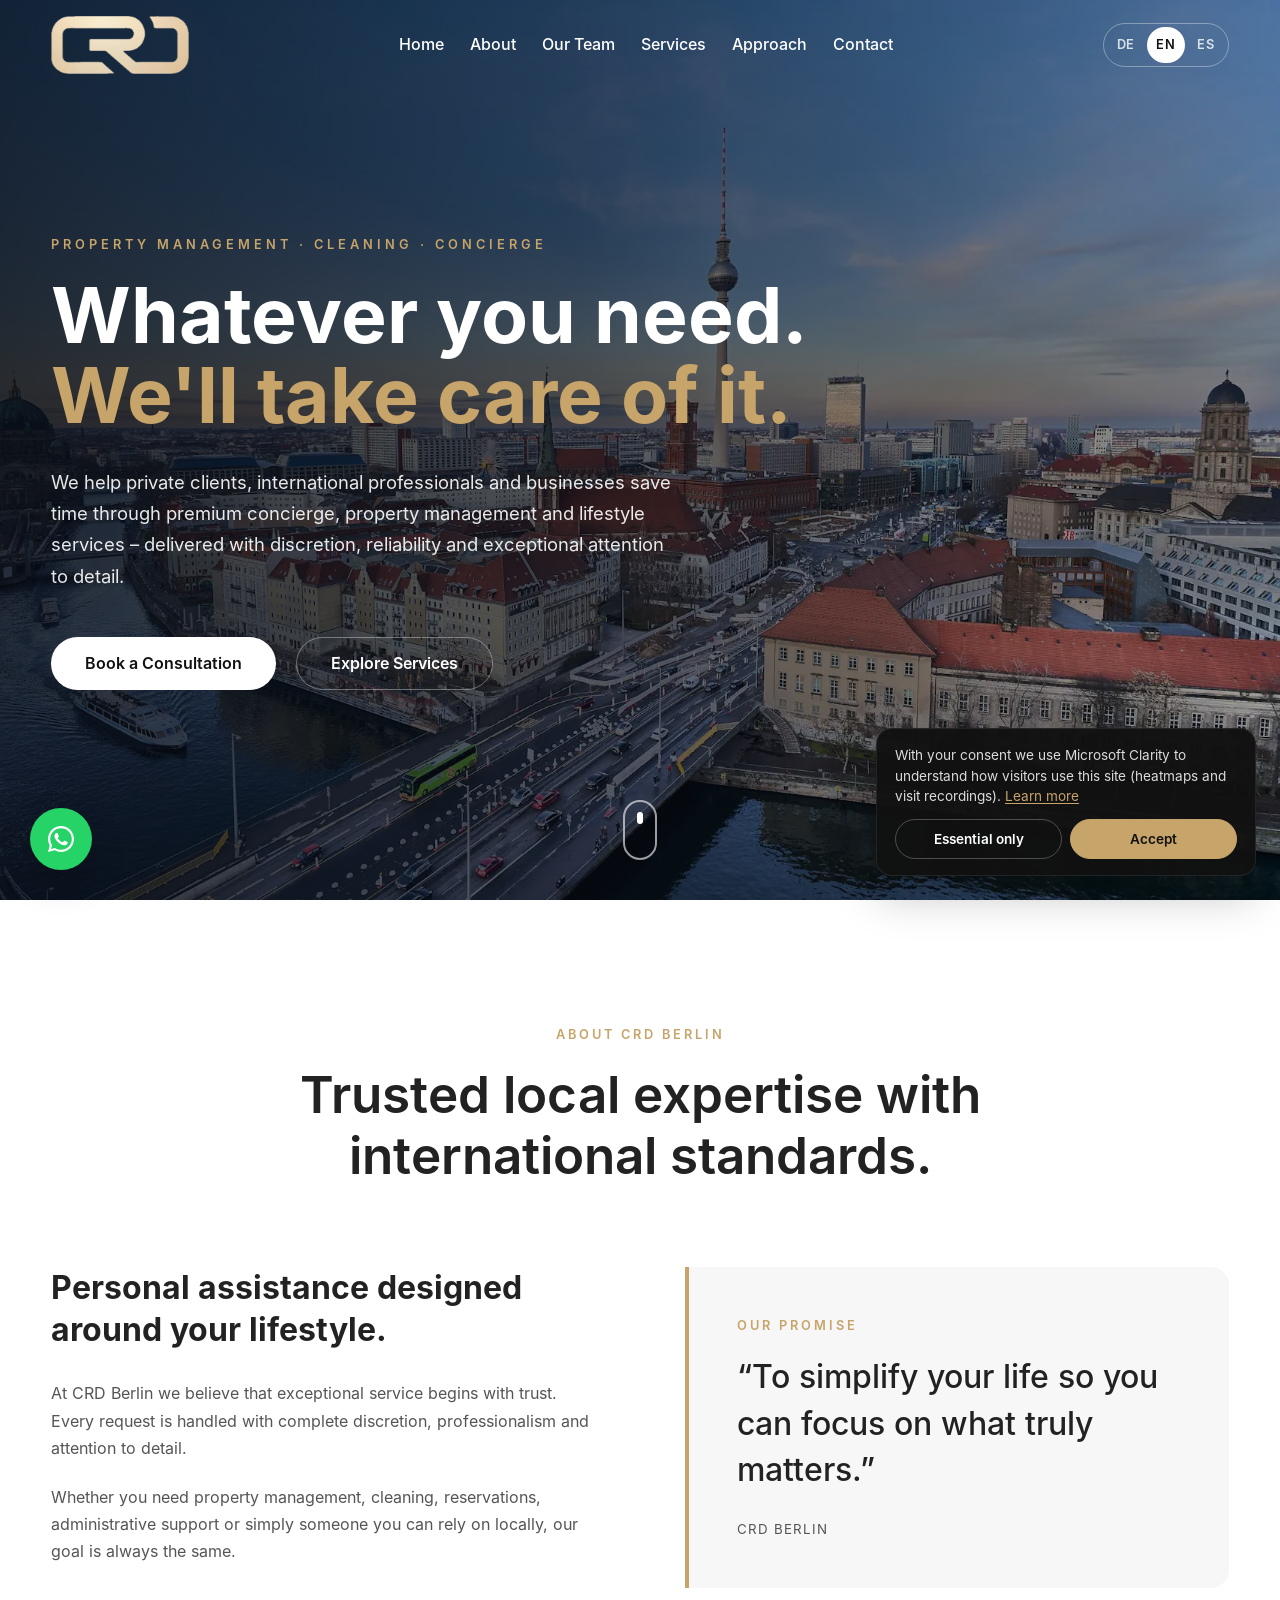
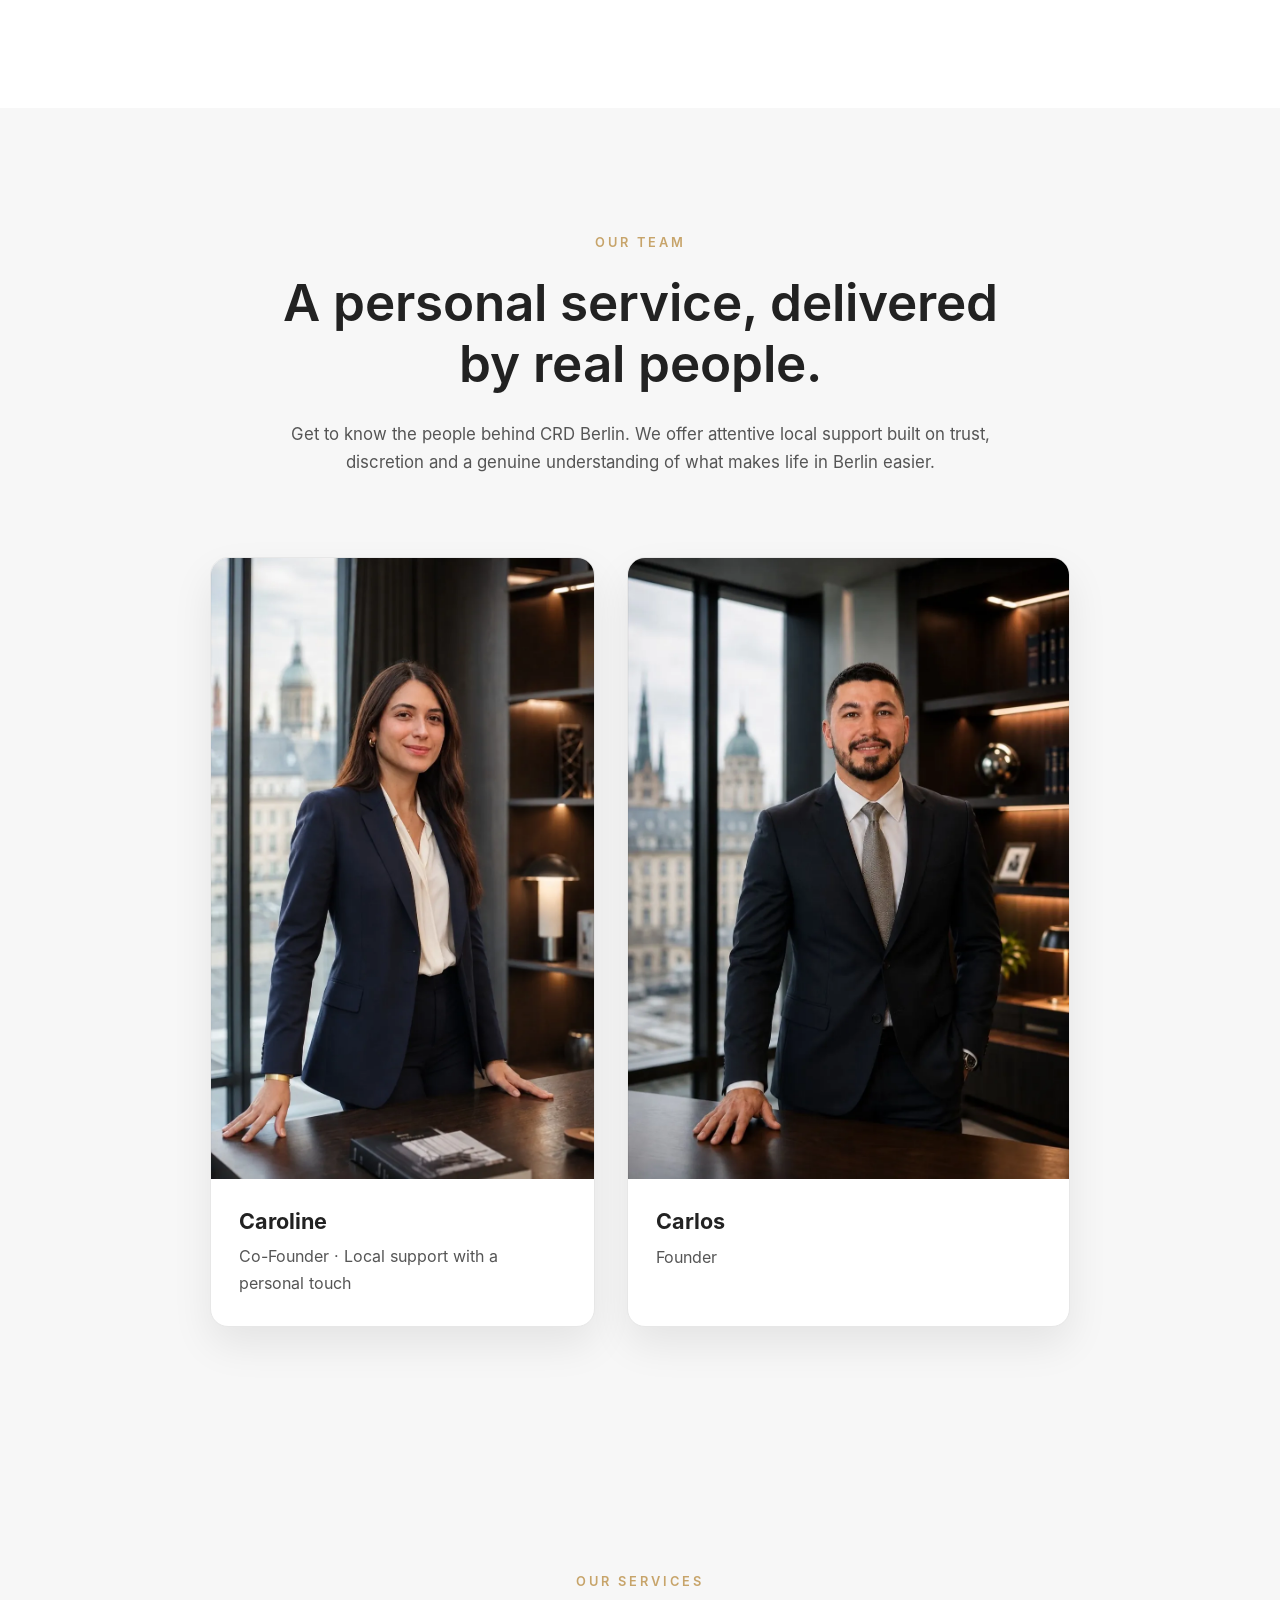
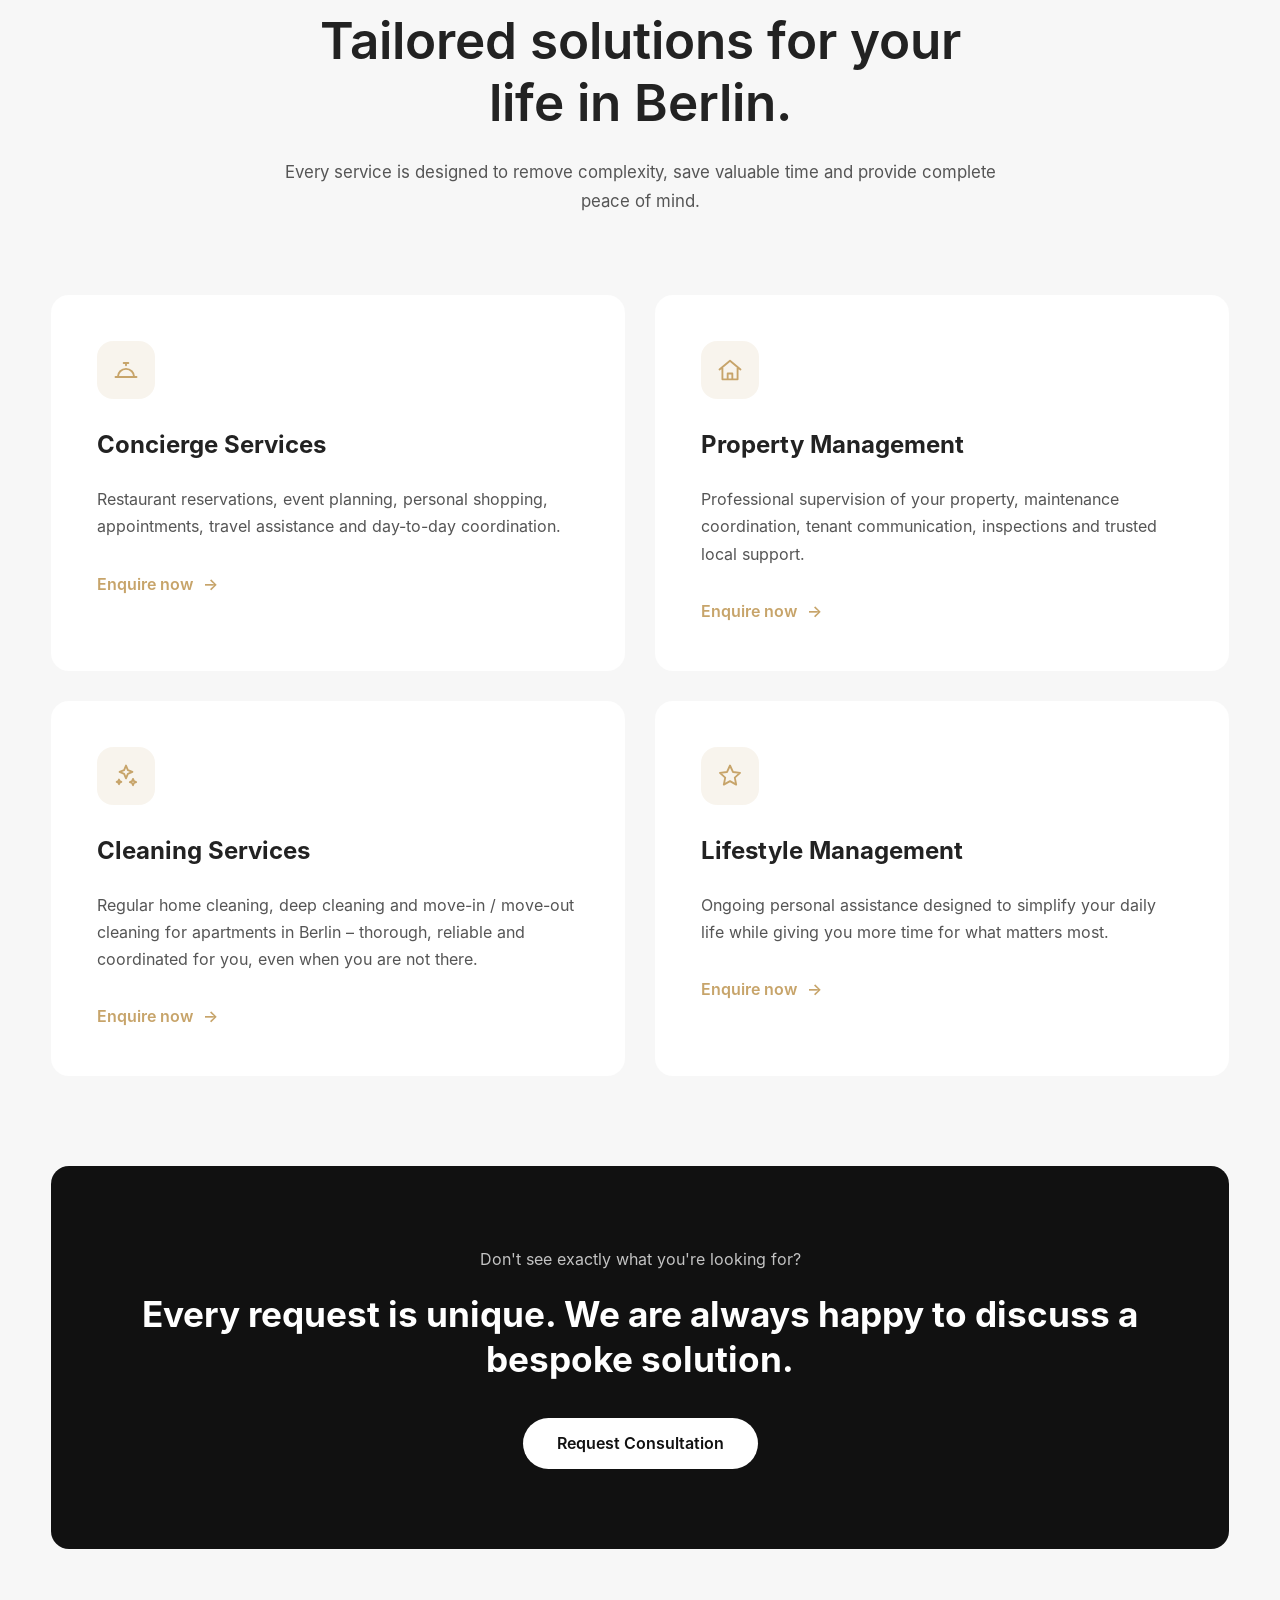
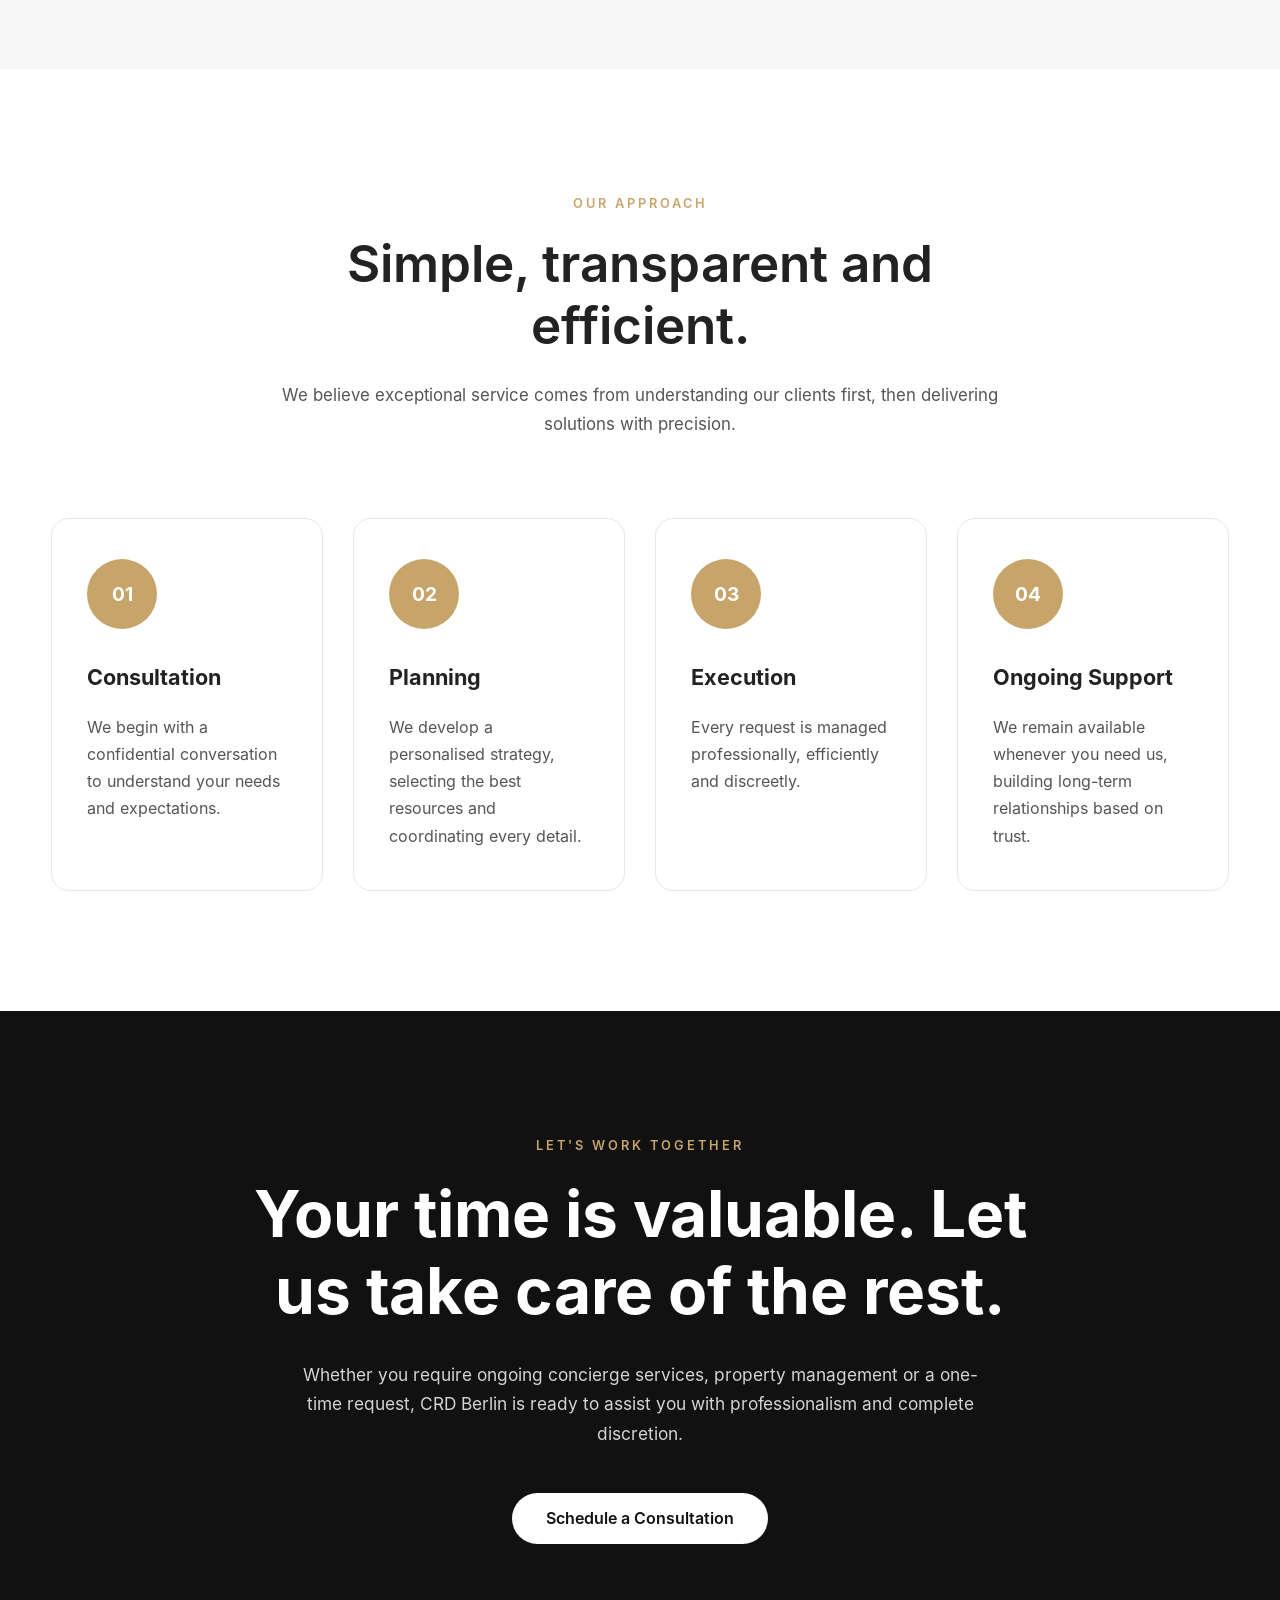
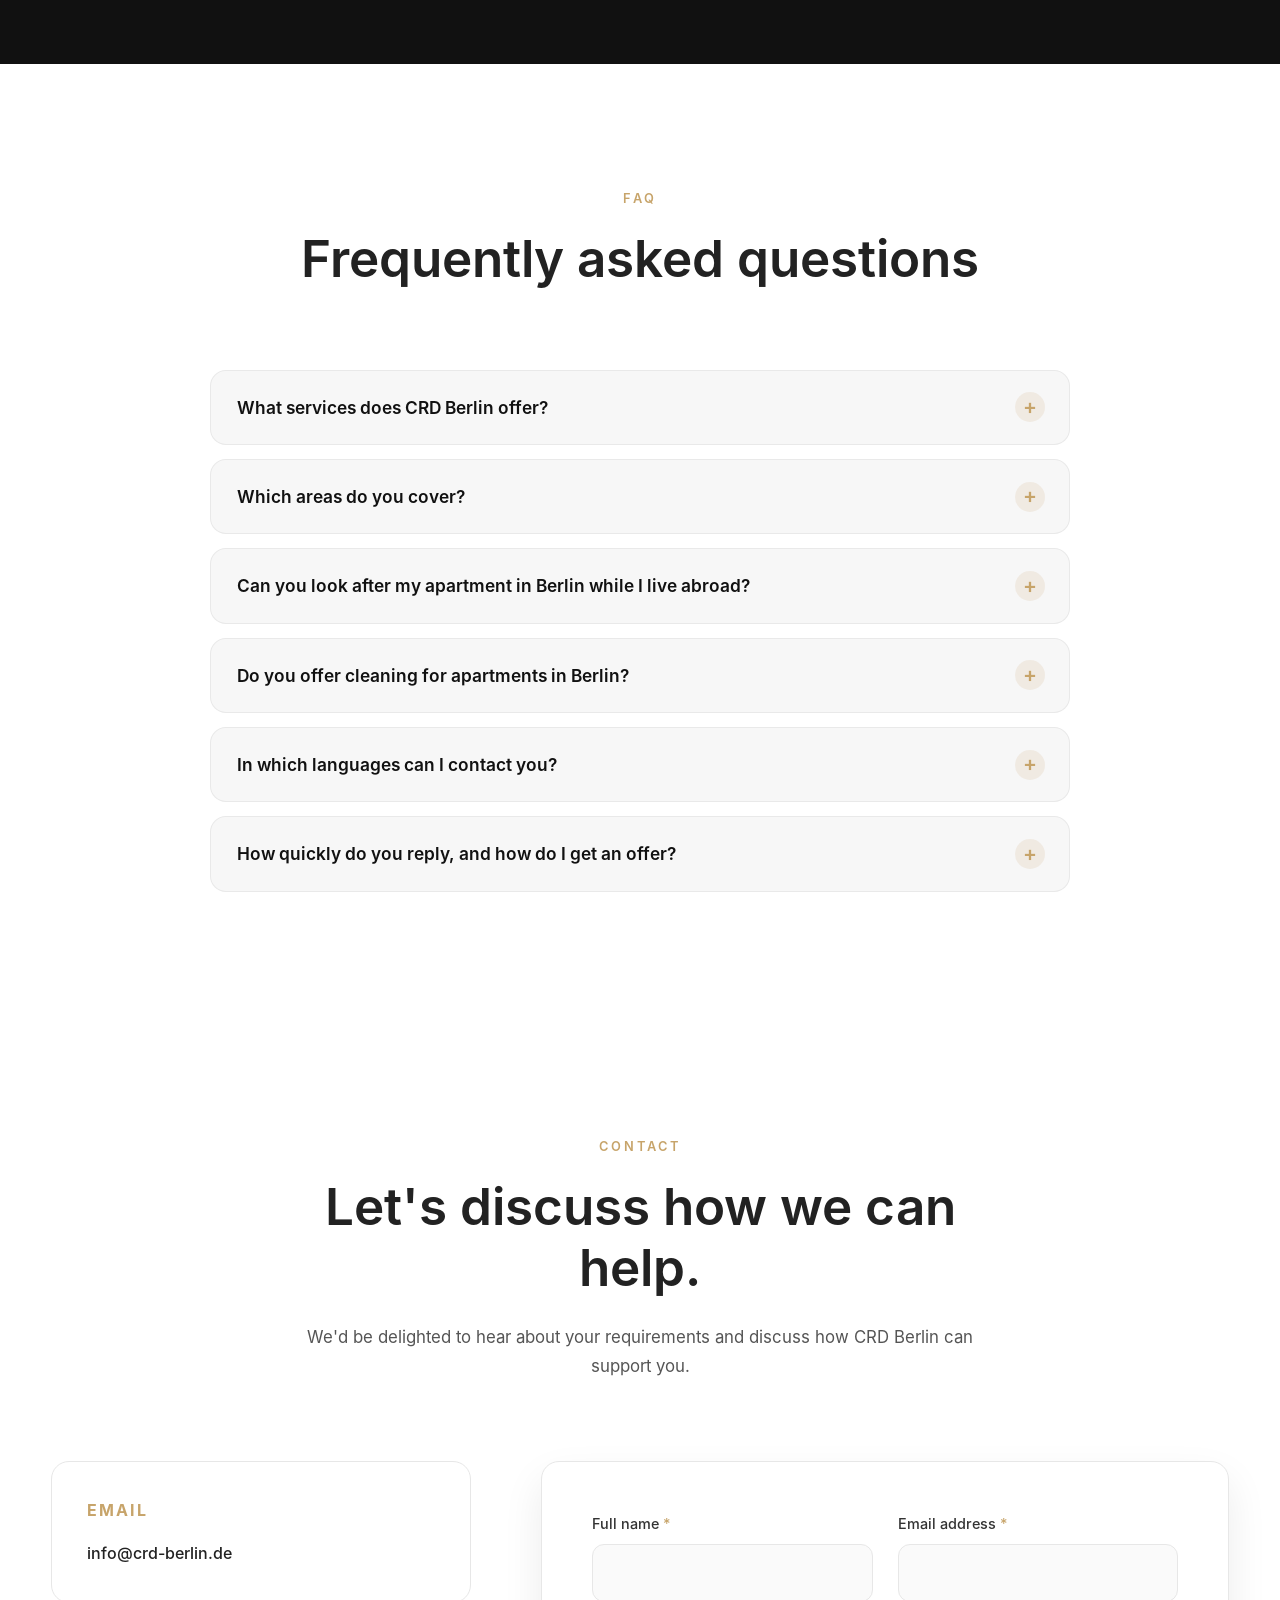
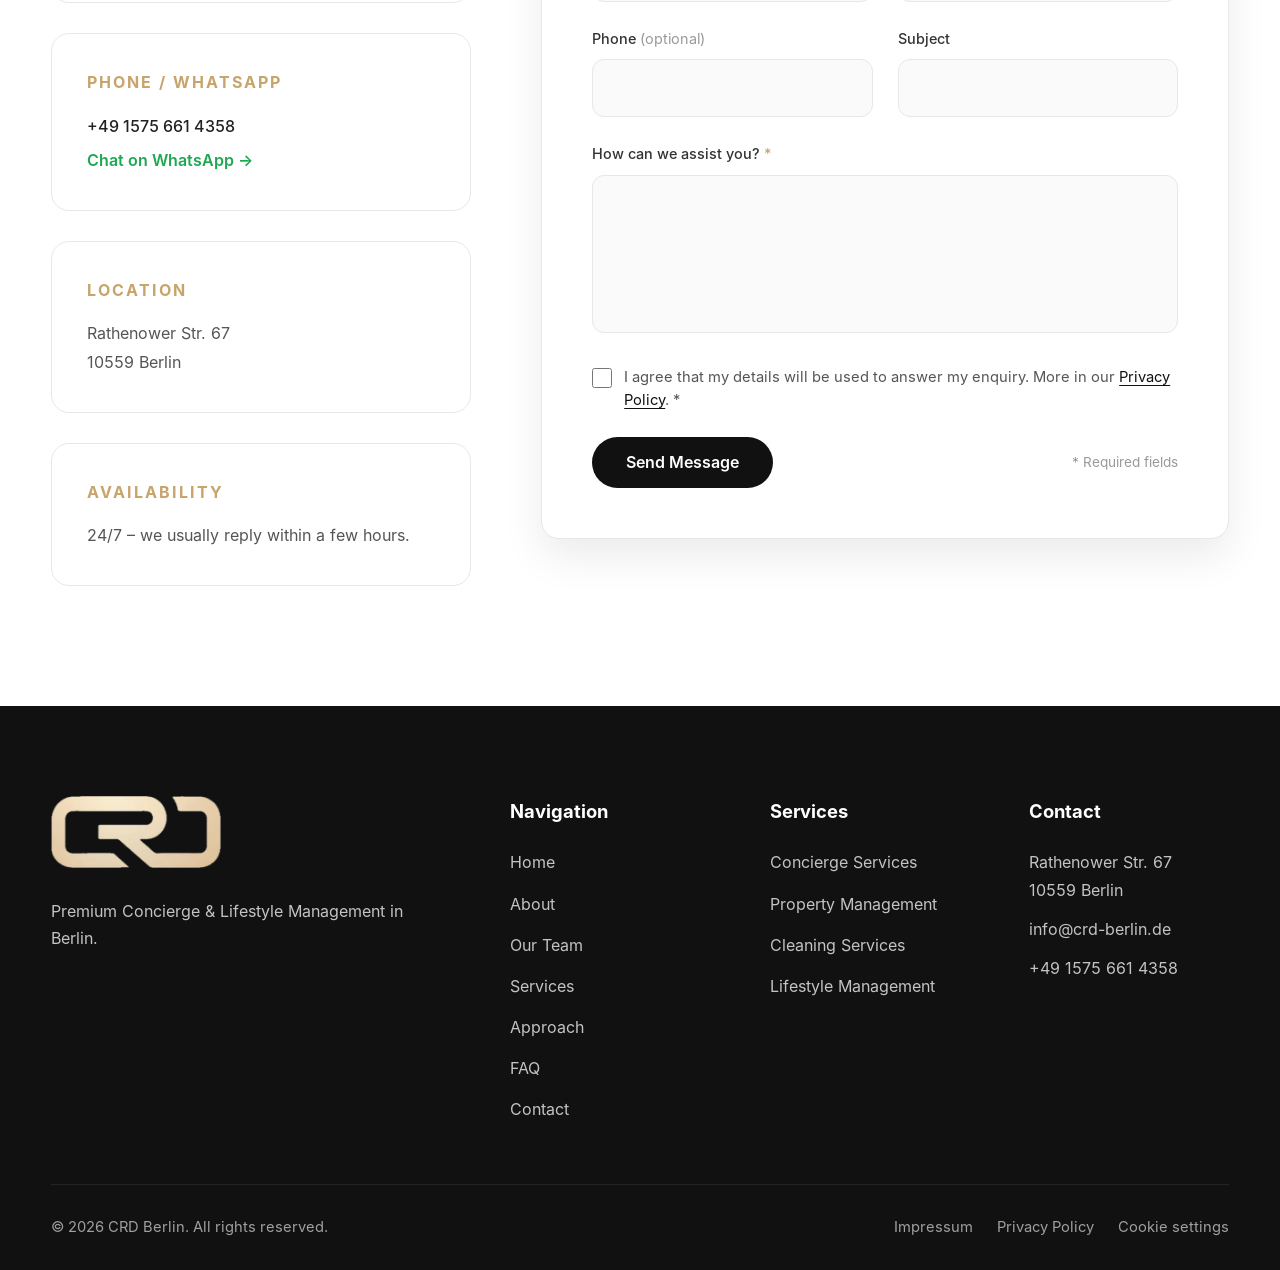
==== commit 569f19c6: "Remove relocation service - Relocation card, footer link, FAQ question and all mentions removed (EN/" ====
--- a/index.html
+++ b/index.html
@@ -6,9 +6,9 @@
     <meta charset="UTF-8">
     <meta name="viewport" content="width=device-width, initial-scale=1.0">
 
-    <title>CRD Berlin | Property Management, Cleaning, Concierge &amp; Relocation in Berlin</title>
-
-    <meta name="description" content="CRD Berlin: property management, apartment cleaning, relocation and concierge services in Berlin. One local contact for owners, tenants and newcomers – reachable 24/7 in German, English and Spanish.">
+    <title>CRD Berlin | Property Management, Cleaning &amp; Concierge in Berlin</title>
+
+    <meta name="description" content="CRD Berlin: property management, apartment cleaning and concierge services in Berlin. One local contact for property owners and tenants – reachable 24/7 in German, English and Spanish.">
 
     <link rel="canonical" href="https://crd-berlin.de/">
     <link rel="alternate" hreflang="en" href="https://crd-berlin.de/">
@@ -19,8 +19,8 @@
     <!-- Open Graph / social sharing -->
     <meta property="og:type" content="website">
     <meta property="og:site_name" content="CRD Berlin">
-    <meta property="og:title" content="CRD Berlin | Concierge &amp; Lifestyle Management">
-    <meta property="og:description" content="Premium concierge, property management and relocation services in Berlin.">
+    <meta property="og:title" content="CRD Berlin | Property Management, Cleaning &amp; Concierge in Berlin">
+    <meta property="og:description" content="Property management, apartment cleaning and concierge services in Berlin – one local contact, reachable 24/7.">
     <meta property="og:url" content="https://crd-berlin.de/">
     <meta property="og:image" content="https://crd-berlin.de/assets/images/og-image.jpg">
     <meta property="og:image:width" content="1200">
@@ -75,7 +75,7 @@
             "Carlos Richter Dienstleistungen",
             "CRD"
           ],
-          "description": "CRD Berlin: property management, apartment cleaning, relocation and concierge services in Berlin. One local contact for owners, tenants and newcomers – reachable 24/7 in German, English and Spanish.",
+          "description": "CRD Berlin: property management, apartment cleaning and concierge services in Berlin. One local contact for property owners and tenants – reachable 24/7 in German, English and Spanish.",
           "url": "https://crd-berlin.de/",
           "logo": "https://crd-berlin.de/assets/images/logo-dark.png",
           "image": "https://crd-berlin.de/assets/images/og-image.jpg",
@@ -166,21 +166,6 @@
                 "@type": "Offer",
                 "itemOffered": {
                   "@type": "Service",
-                  "name": "Relocation Assistance",
-                  "description": "Helping individuals and families settle comfortably in Berlin – coordinating administrative processes, transportation, housing and local services.",
-                  "areaServed": {
-                    "@type": "City",
-                    "name": "Berlin"
-                  },
-                  "provider": {
-                    "@id": "https://crd-berlin.de/#business"
-                  }
-                }
-              },
-              {
-                "@type": "Offer",
-                "itemOffered": {
-                  "@type": "Service",
                   "name": "Concierge Services",
                   "description": "Restaurant reservations, event planning, personal shopping, appointments, travel assistance and day-to-day coordination.",
                   "areaServed": {
@@ -214,7 +199,7 @@
           "@type": "WebPage",
           "@id": "https://crd-berlin.de/#webpage",
           "url": "https://crd-berlin.de/",
-          "name": "CRD Berlin | Property Management, Cleaning, Concierge & Relocation in Berlin",
+          "name": "CRD Berlin | Property Management, Cleaning & Concierge in Berlin",
           "inLanguage": "en",
           "about": {
             "@id": "https://crd-berlin.de/#business"
@@ -230,7 +215,7 @@
               "name": "What services does CRD Berlin offer?",
               "acceptedAnswer": {
                 "@type": "Answer",
-                "text": "CRD Berlin offers property management, apartment cleaning, relocation assistance, concierge services and lifestyle management in Berlin. This includes coordinating repairs, communicating with tenants and owners, organising transport and appointments, and helping newcomers settle into the city – all from one local contact."
+                "text": "CRD Berlin offers property management, apartment cleaning, concierge services and lifestyle management in Berlin. This includes coordinating repairs and tradespeople, communicating with tenants and owners, key handling, organising appointments and transport, and everyday personal assistance – all from one local contact."
               }
             },
             {
@@ -259,14 +244,6 @@
             },
             {
               "@type": "Question",
-              "name": "I am moving to Berlin. How can you help?",
-              "acceptedAnswer": {
-                "@type": "Answer",
-                "text": "We help with the apartment search, registration and other paperwork, transport and moving logistics, and finding local services – so you can settle in quickly and without stress."
-              }
-            },
-            {
-              "@type": "Question",
               "name": "In which languages can I contact you?",
               "acceptedAnswer": {
                 "@type": "Answer",
@@ -356,7 +333,7 @@
 
         <div class="hero-content">
 
-            <span class="hero-label" data-i18n="hero.label">Property Management · Cleaning · Concierge · Relocation</span>
+            <span class="hero-label" data-i18n="hero.label">Property Management · Cleaning · Concierge</span>
 
             <h1 data-i18n="hero.title">
                 Whatever you need.
@@ -399,7 +376,7 @@
             <div class="about-content">
                 <h3 data-i18n="about.subtitle">Personal assistance designed around your lifestyle.</h3>
                 <p data-i18n="about.p1">At CRD Berlin we believe that exceptional service begins with trust. Every request is handled with complete discretion, professionalism and attention to detail.</p>
-                <p data-i18n="about.p2">Whether you need property management, relocation assistance, reservations, administrative support or simply someone you can rely on locally, our goal is always the same.</p>
+                <p data-i18n="about.p2">Whether you need property management, cleaning, reservations, administrative support or simply someone you can rely on locally, our goal is always the same.</p>
             </div>
             <aside class="about-note">
                 <span data-i18n="about.promise">Our promise</span>
@@ -489,14 +466,6 @@
                 <a href="#contact" class="service-link" data-service="Cleaning Services" data-i18n="services.link">Enquire now <span aria-hidden="true">→</span></a>
             </article>
 
-            <article class="service-card">
-                <div class="service-icon" aria-hidden="true">
-                    <svg viewBox="0 0 24 24"><path d="M12 21s-6.5-5.6-6.5-11a6.5 6.5 0 0 1 13 0c0 5.4-6.5 11-6.5 11z"/><circle cx="12" cy="10" r="2.3"/></svg>
-                </div>
-                <h3 data-i18n="s3.title">Relocation Assistance</h3>
-                <p data-i18n="s3.text">Helping individuals and families settle comfortably in Berlin – coordinating administrative processes, transportation, housing and local services.</p>
-                <a href="#contact" class="service-link" data-service="Relocation Assistance" data-i18n="services.link">Enquire now <span aria-hidden="true">→</span></a>
-            </article>
 
             <article class="service-card">
                 <div class="service-icon" aria-hidden="true">
@@ -601,7 +570,7 @@
 
             <details class="faq-item">
                 <summary data-i18n="faq.q1">What services does CRD Berlin offer?</summary>
-                <p data-i18n="faq.a1">CRD Berlin offers property management, apartment cleaning, relocation assistance, concierge services and lifestyle management in Berlin. This includes coordinating repairs, communicating with tenants and owners, organising transport and appointments, and helping newcomers settle into the city – all from one local contact.</p>
+                <p data-i18n="faq.a1">CRD Berlin offers property management, apartment cleaning, concierge services and lifestyle management in Berlin. This includes coordinating repairs and tradespeople, communicating with tenants and owners, key handling, organising appointments and transport, and everyday personal assistance – all from one local contact.</p>
             </details>
 
             <details class="faq-item">
@@ -620,18 +589,13 @@
             </details>
 
             <details class="faq-item">
-                <summary data-i18n="faq.q5">I am moving to Berlin. How can you help?</summary>
-                <p data-i18n="faq.a5">We help with the apartment search, registration and other paperwork, transport and moving logistics, and finding local services – so you can settle in quickly and without stress.</p>
+                <summary data-i18n="faq.q5">In which languages can I contact you?</summary>
+                <p data-i18n="faq.a5">You can contact us in German, English or Spanish.</p>
             </details>
 
             <details class="faq-item">
-                <summary data-i18n="faq.q6">In which languages can I contact you?</summary>
-                <p data-i18n="faq.a6">You can contact us in German, English or Spanish.</p>
-            </details>
-
-            <details class="faq-item">
-                <summary data-i18n="faq.q7">How quickly do you reply, and how do I get an offer?</summary>
-                <p data-i18n="faq.a7">We are reachable 24/7 and usually reply within a few hours. Send us a message via WhatsApp, phone, email or the contact form and we will get back to you with a personalised offer.</p>
+                <summary data-i18n="faq.q6">How quickly do you reply, and how do I get an offer?</summary>
+                <p data-i18n="faq.a6">We are reachable 24/7 and usually reply within a few hours. Send us a message via WhatsApp, phone, email or the contact form and we will get back to you with a personalised offer.</p>
             </details>
 
         </div>
@@ -800,7 +764,6 @@
                     <li><a href="#services" data-i18n="s2.title">Property Management</a></li>
                     <li><a href="#services" data-i18n="s5.title">Cleaning Services</a></li>
                     <li><a href="#services" data-i18n="s4.title">Lifestyle Management</a></li>
-                    <li><a href="#services" data-i18n="s3.title">Relocation Assistance</a></li>
                 </ul>
             </div>
 
--- a/assets/css/style.css
+++ b/assets/css/style.css
@@ -453,7 +453,7 @@
 }
 
 .services-grid .service-card{
-    flex:0 1 calc((100% - 60px) / 3);
+    flex:0 1 calc((100% - 30px) / 2);
 }
 
 .service-card{
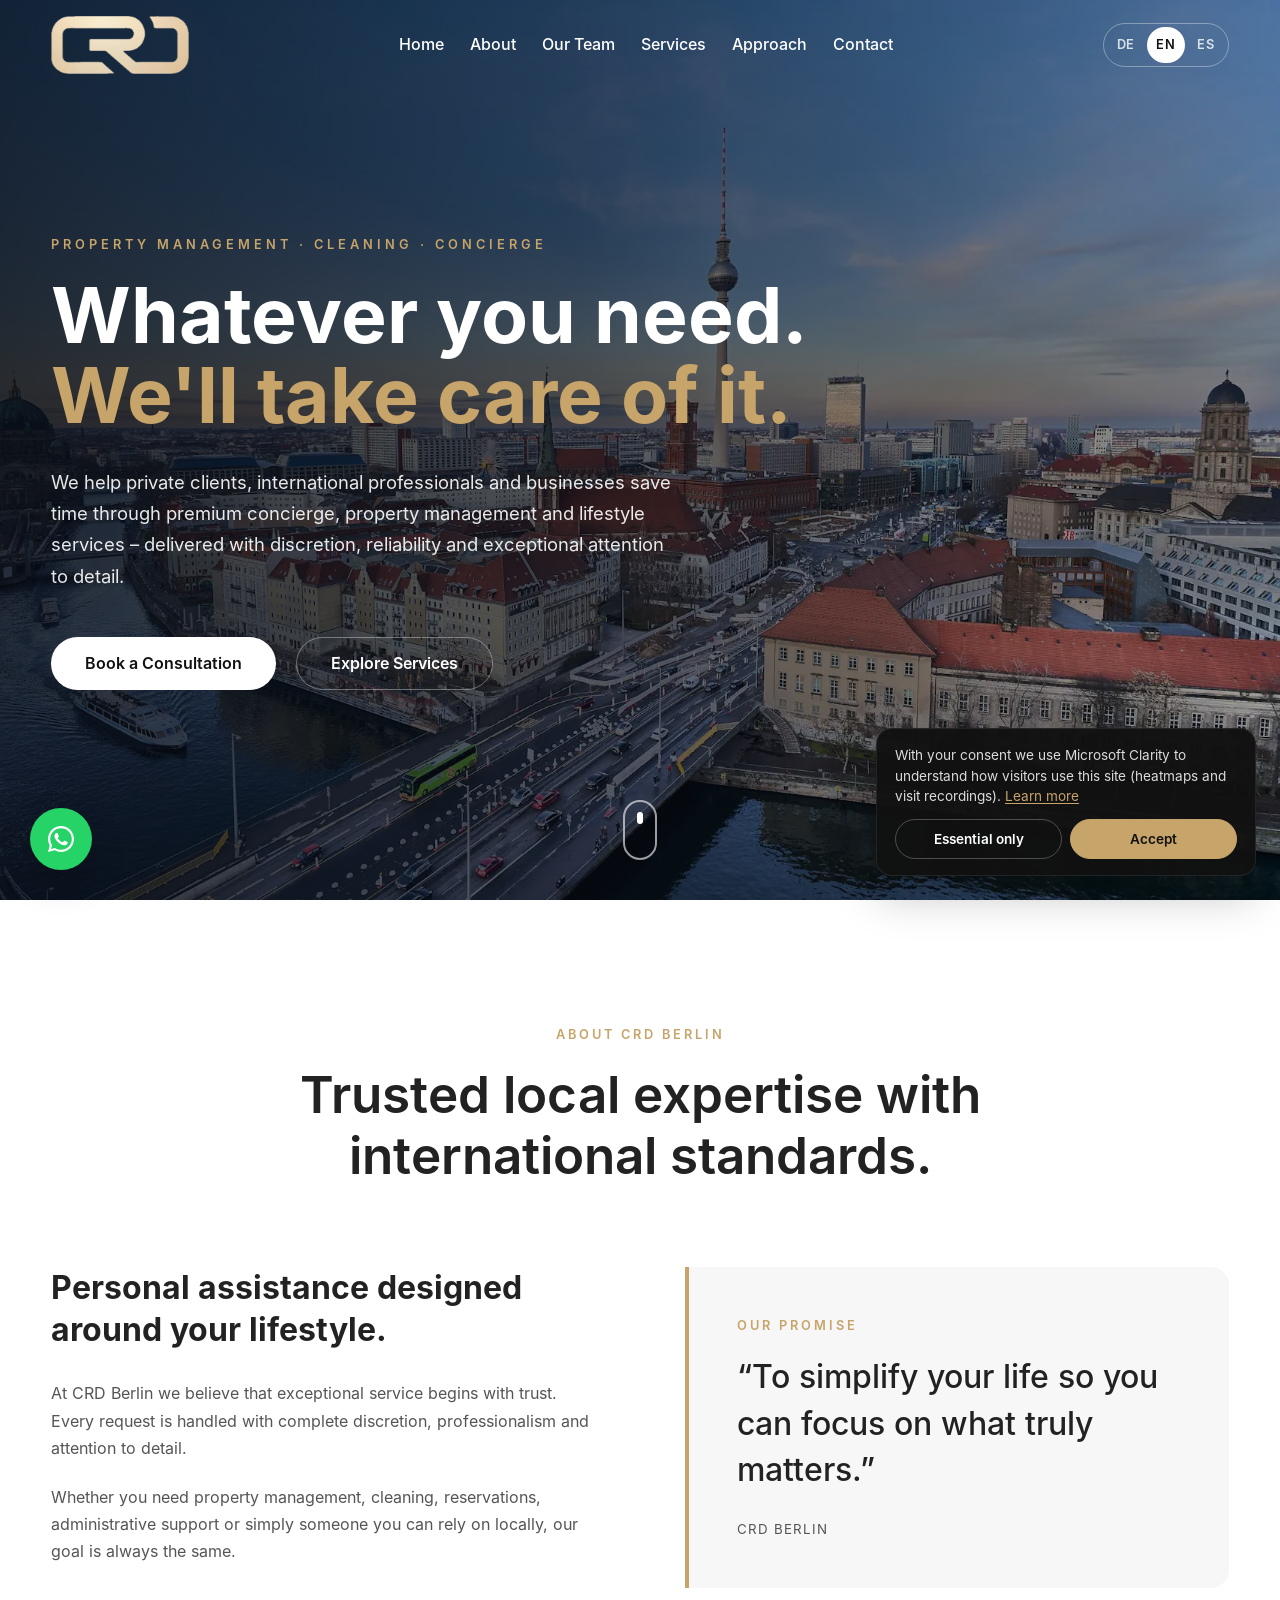
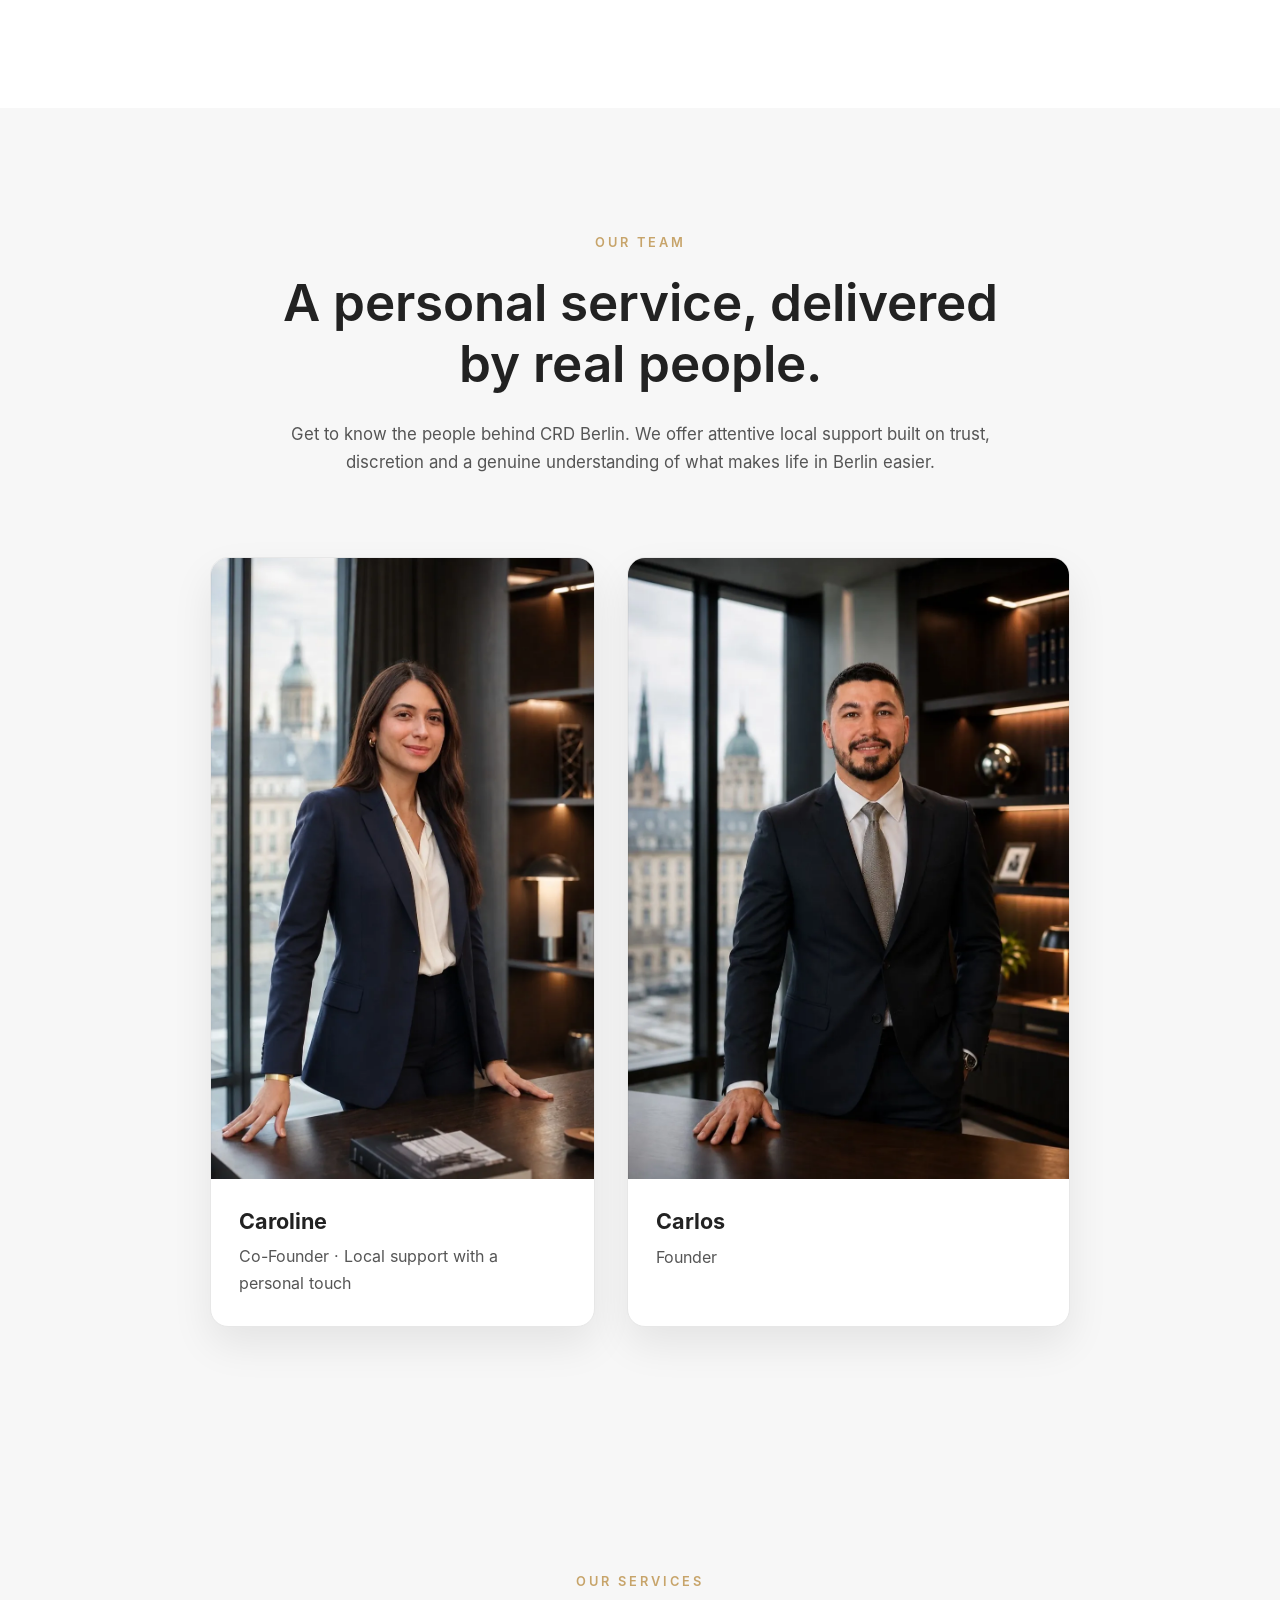
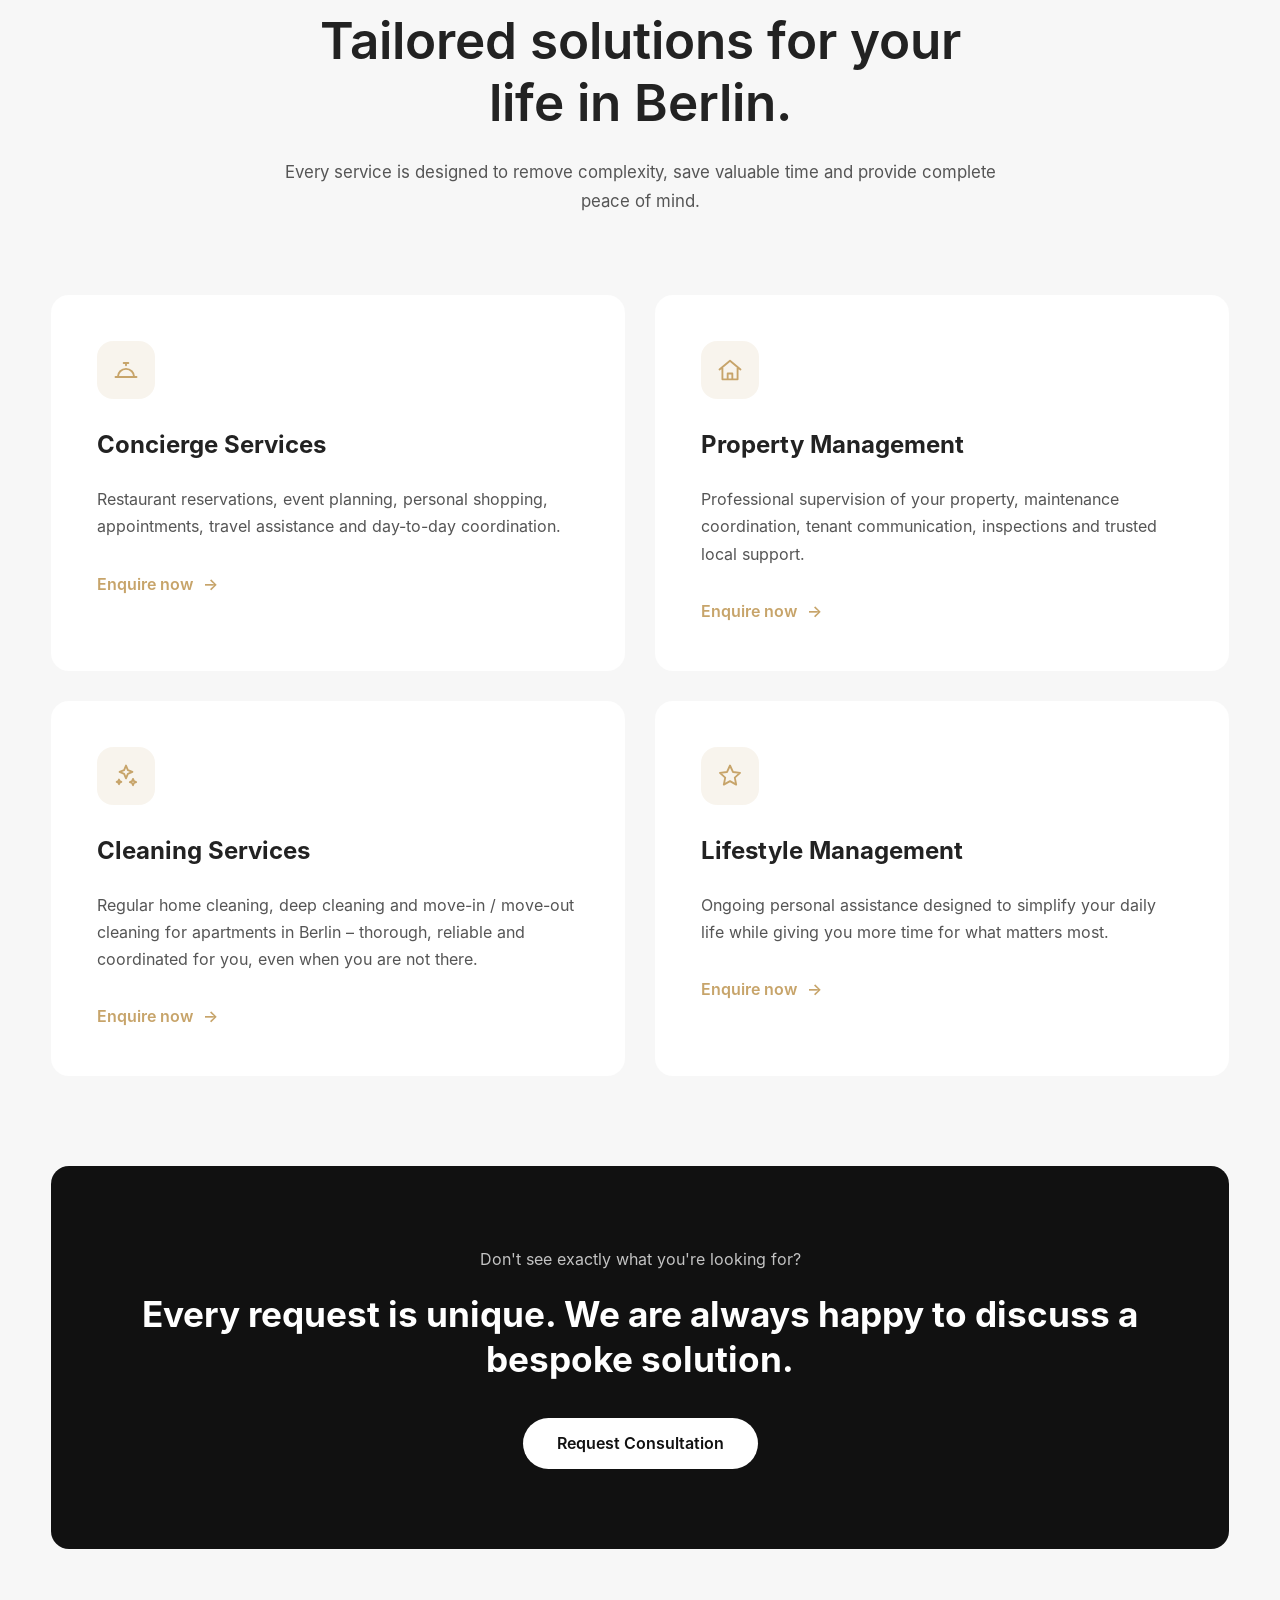
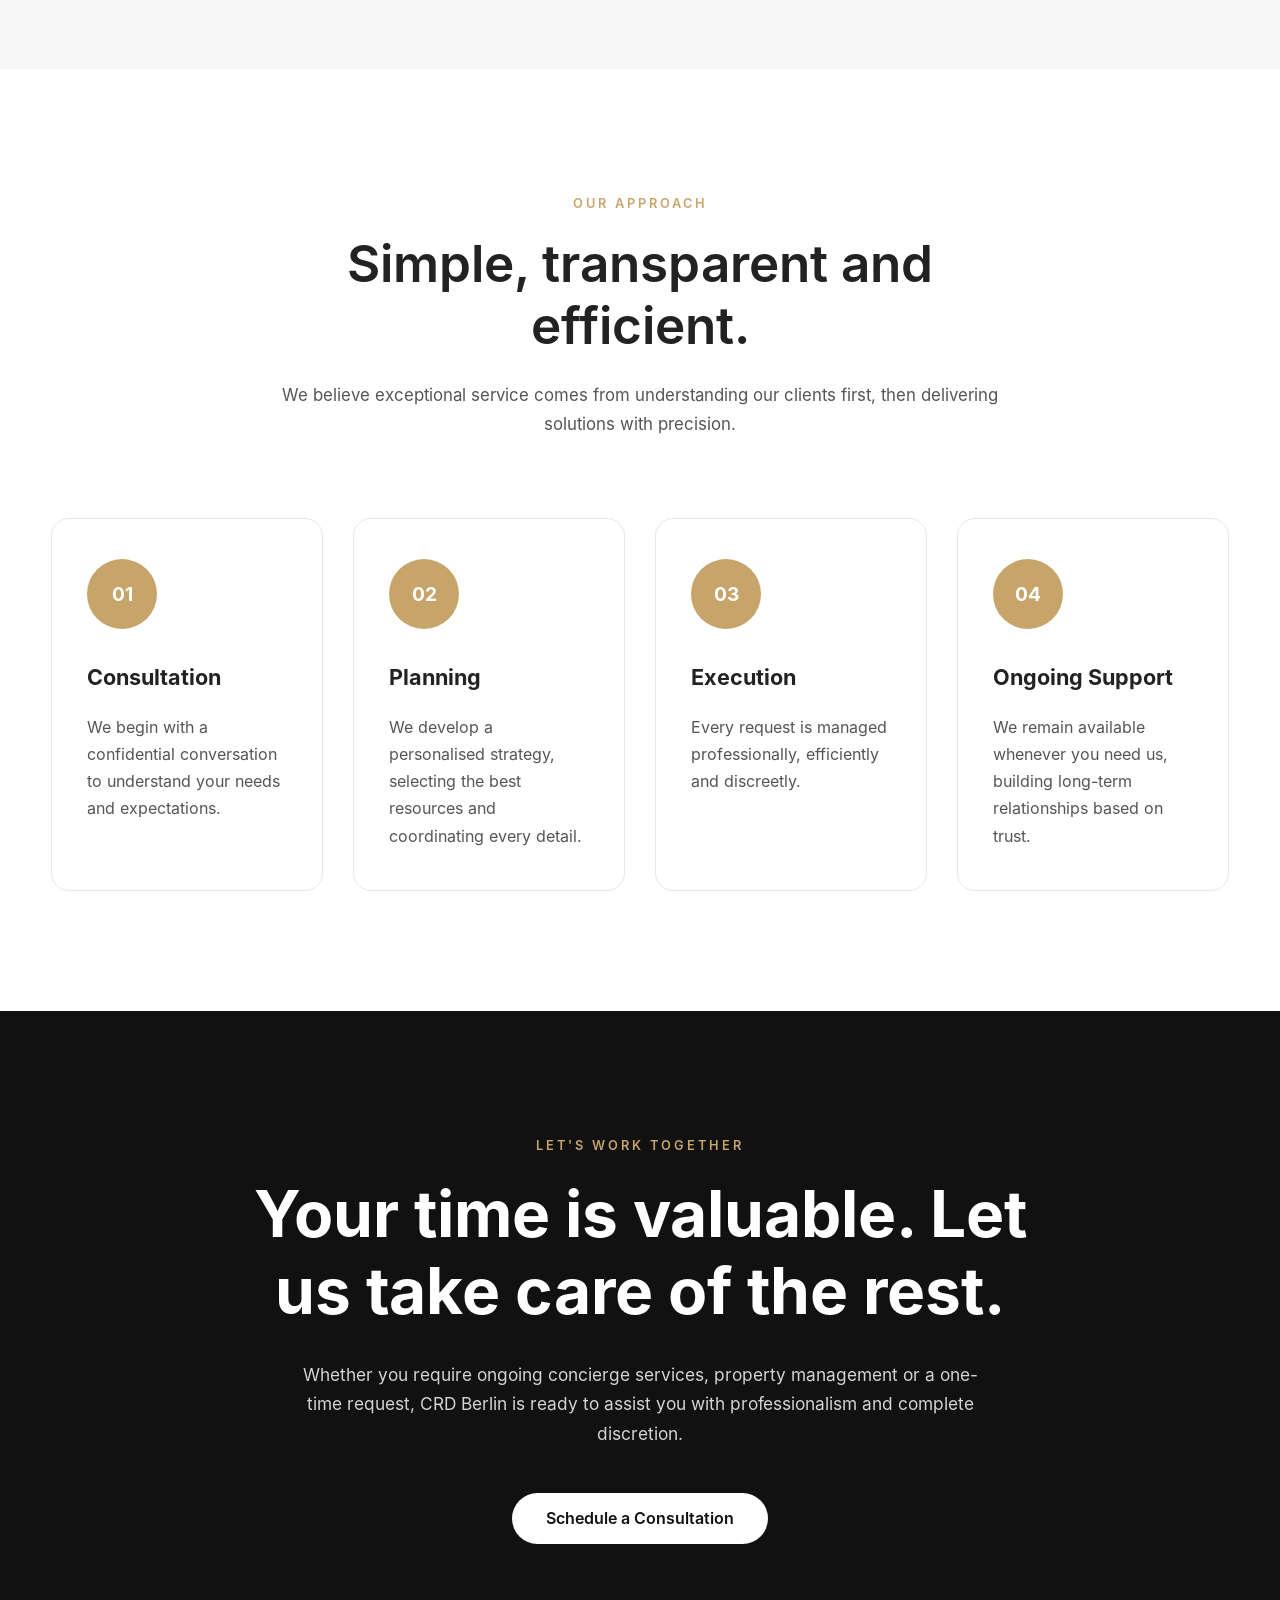
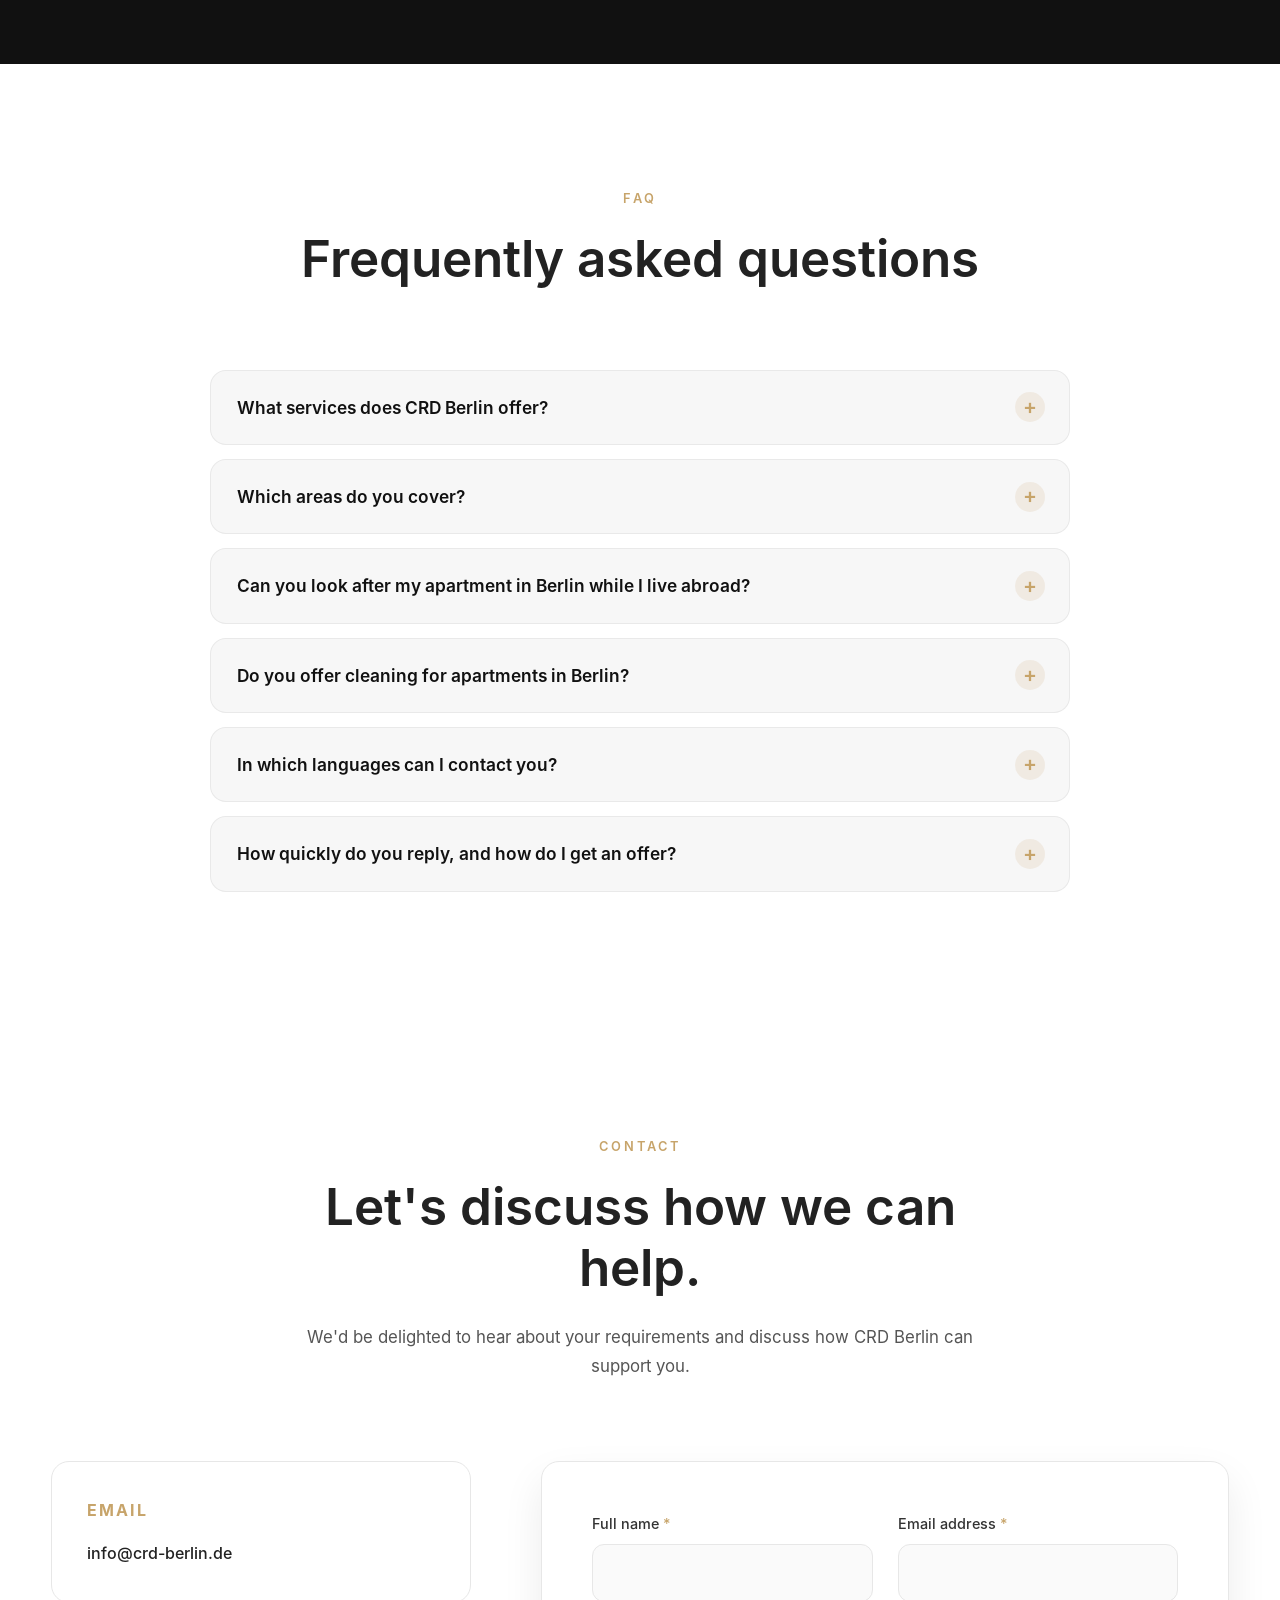
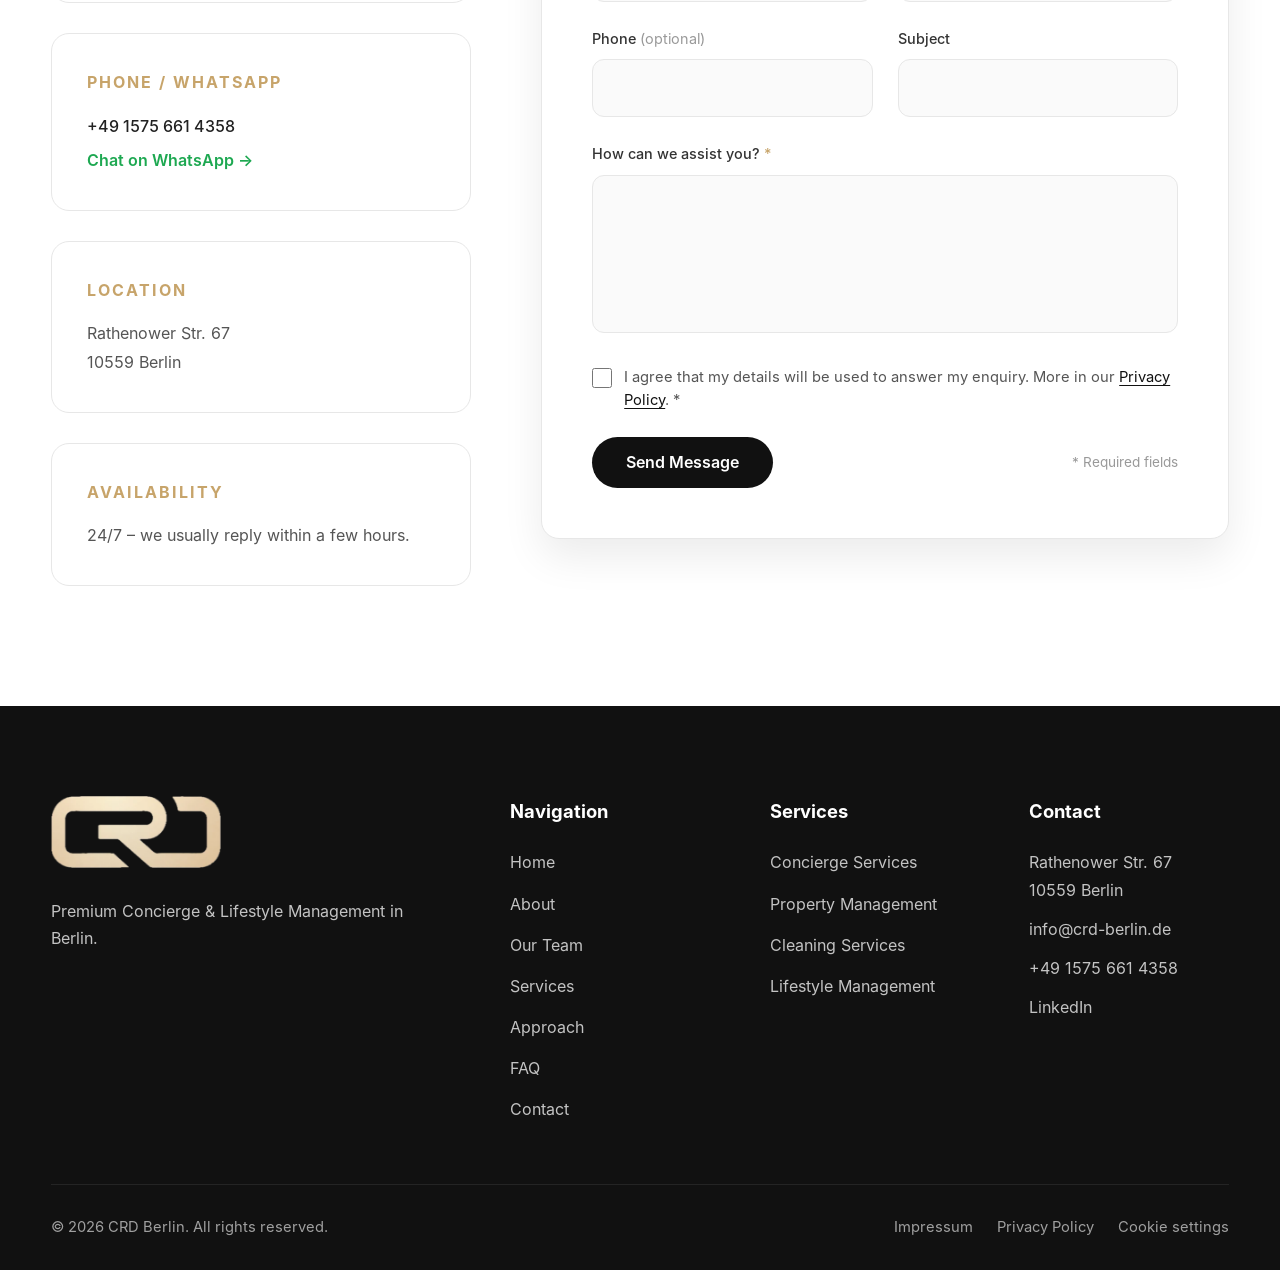
==== commit 56482c13: "Link LinkedIn profile in footer and structured data Co-Authored-By: Claude Opus 5.5 <noreply@anthrop" ====
--- a/index.html
+++ b/index.html
@@ -100,7 +100,11 @@
           ],
           "founder": {
             "@type": "Person",
-            "name": "Carlos Richter Moreno"
+            "name": "Carlos Andrés Richter Moreno",
+            "jobTitle": "Gründer & Inhaber",
+            "sameAs": [
+              "https://www.linkedin.com/in/carlos-richter-moreno/"
+            ]
           },
           "openingHoursSpecification": {
             "@type": "OpeningHoursSpecification",
@@ -772,6 +776,7 @@
                 <p>Rathenower Str. 67<br>10559 Berlin</p>
                 <p><a href="mailto:info@crd-berlin.de">info@crd-berlin.de</a></p>
                 <p><a href="tel:+4915756614358">+49 1575 661 4358</a></p>
+                <p><a href="https://www.linkedin.com/in/carlos-richter-moreno/" target="_blank" rel="noopener me">LinkedIn</a></p>
             </div>
 
         </div>
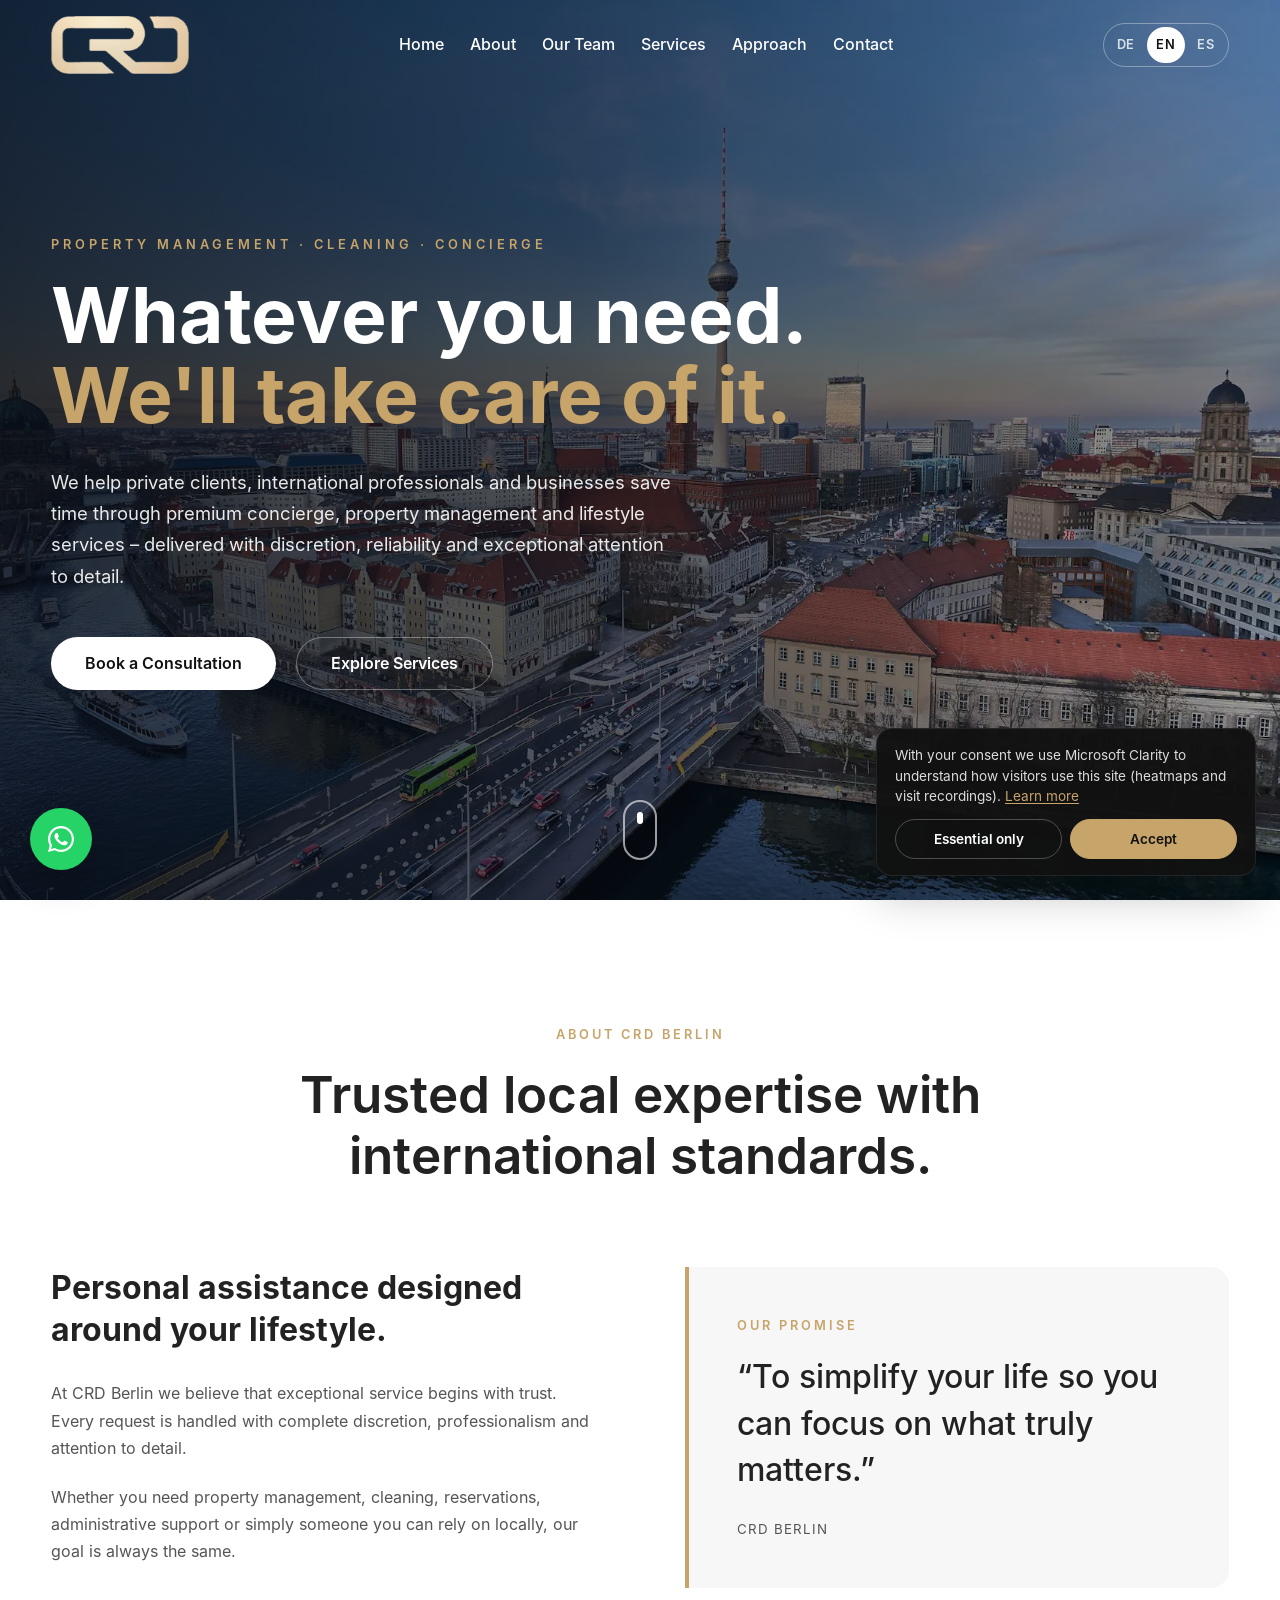
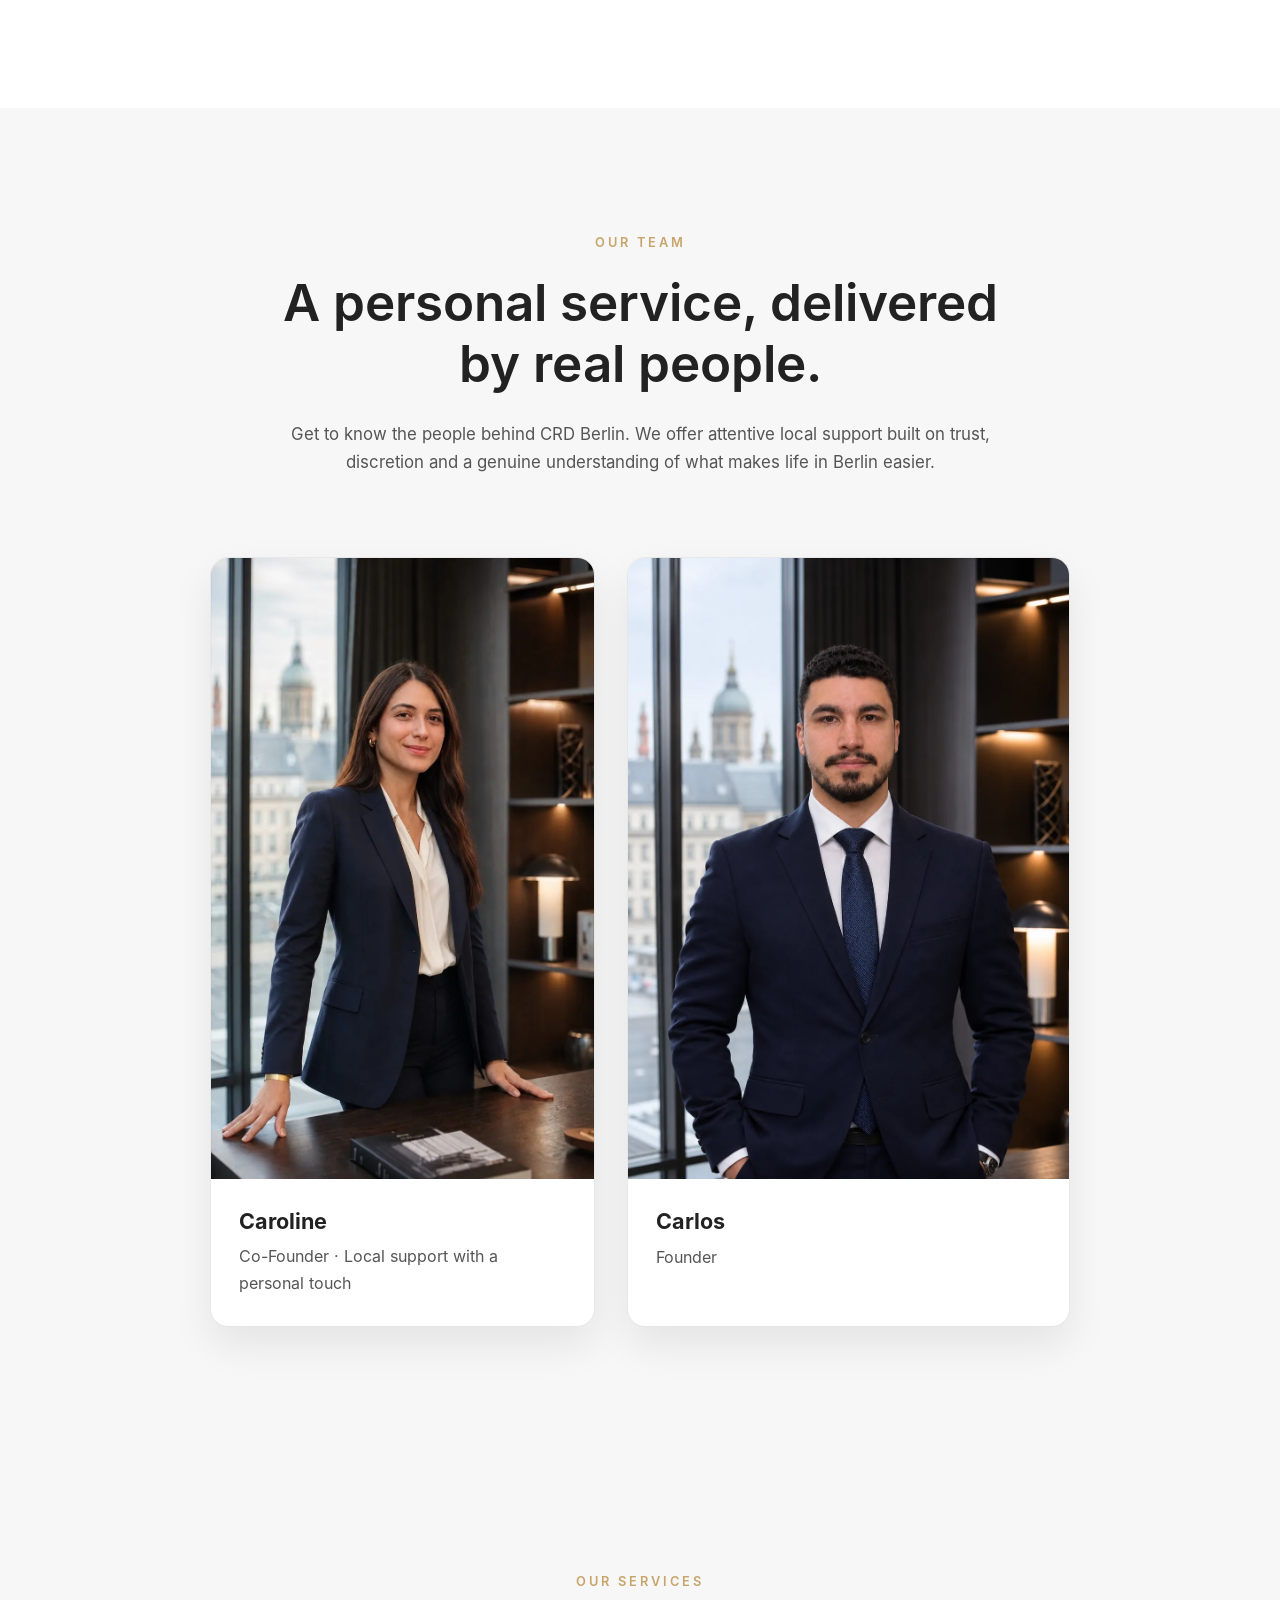
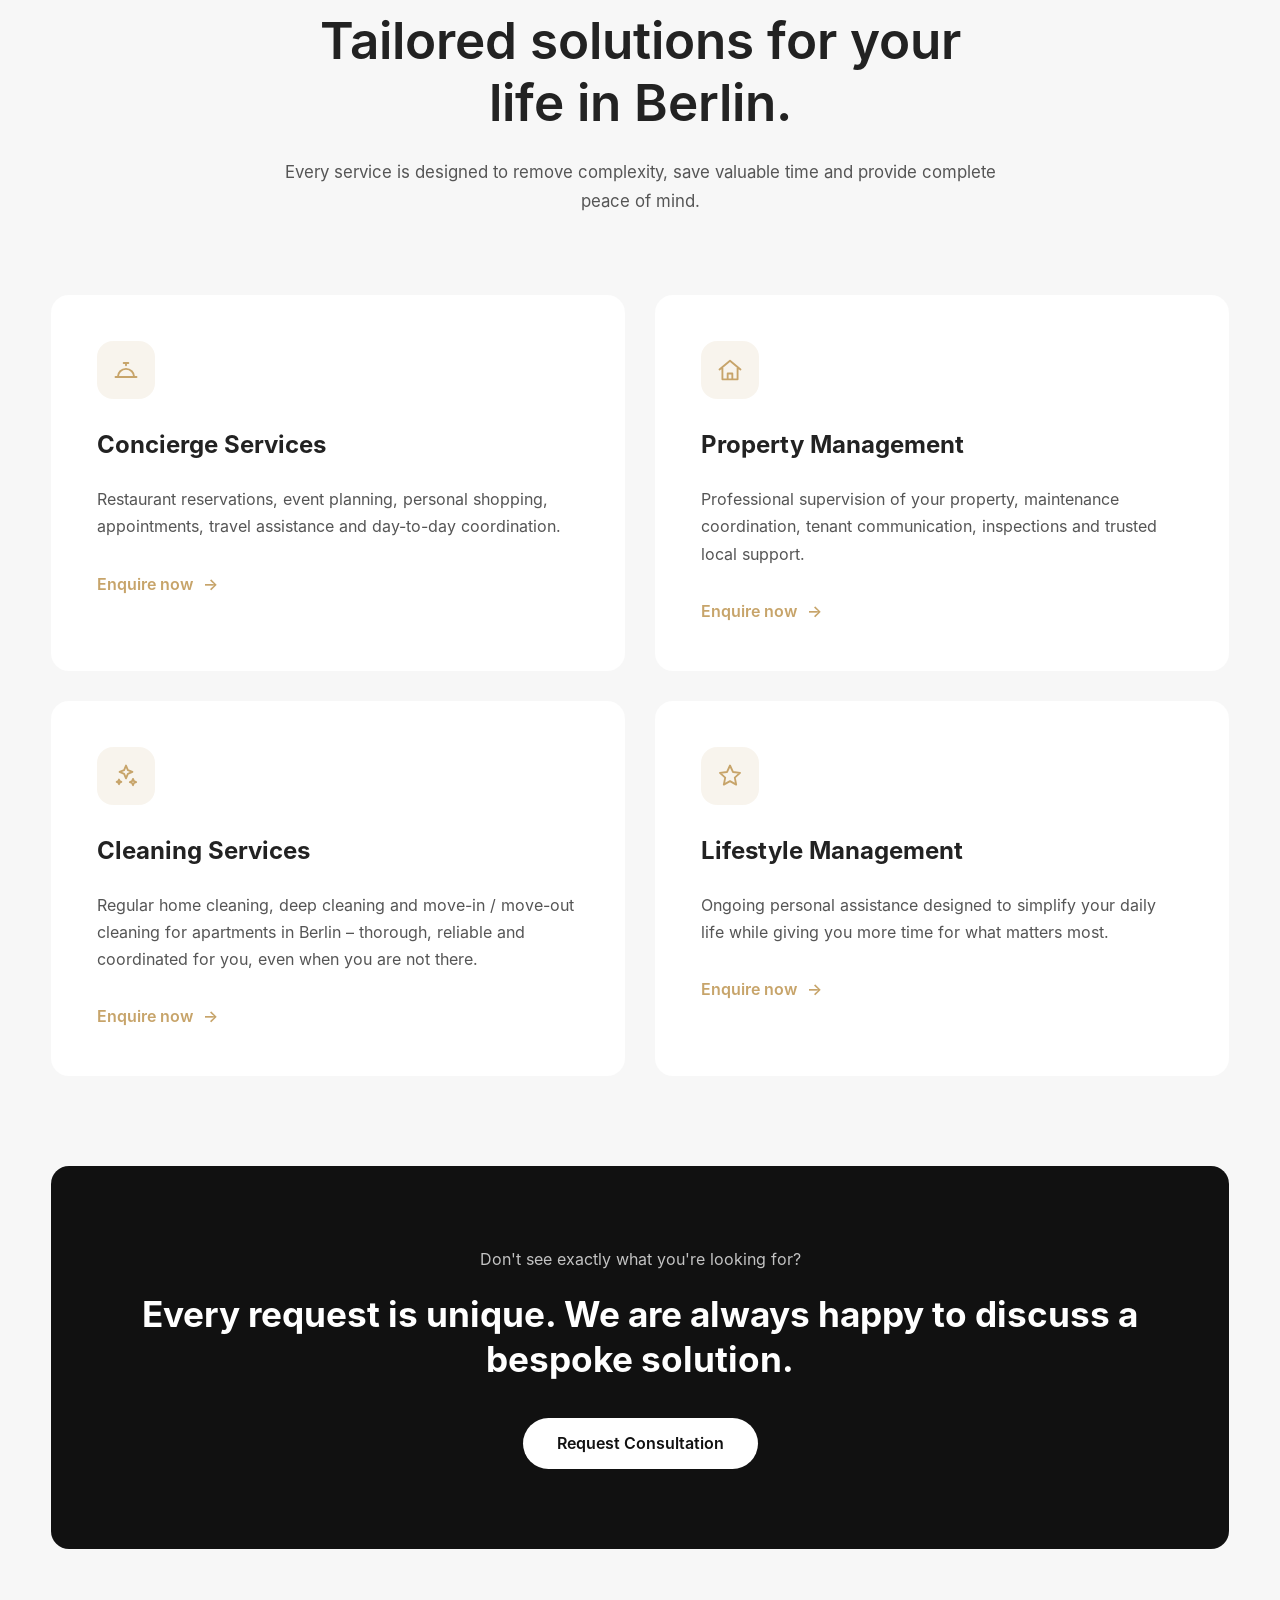
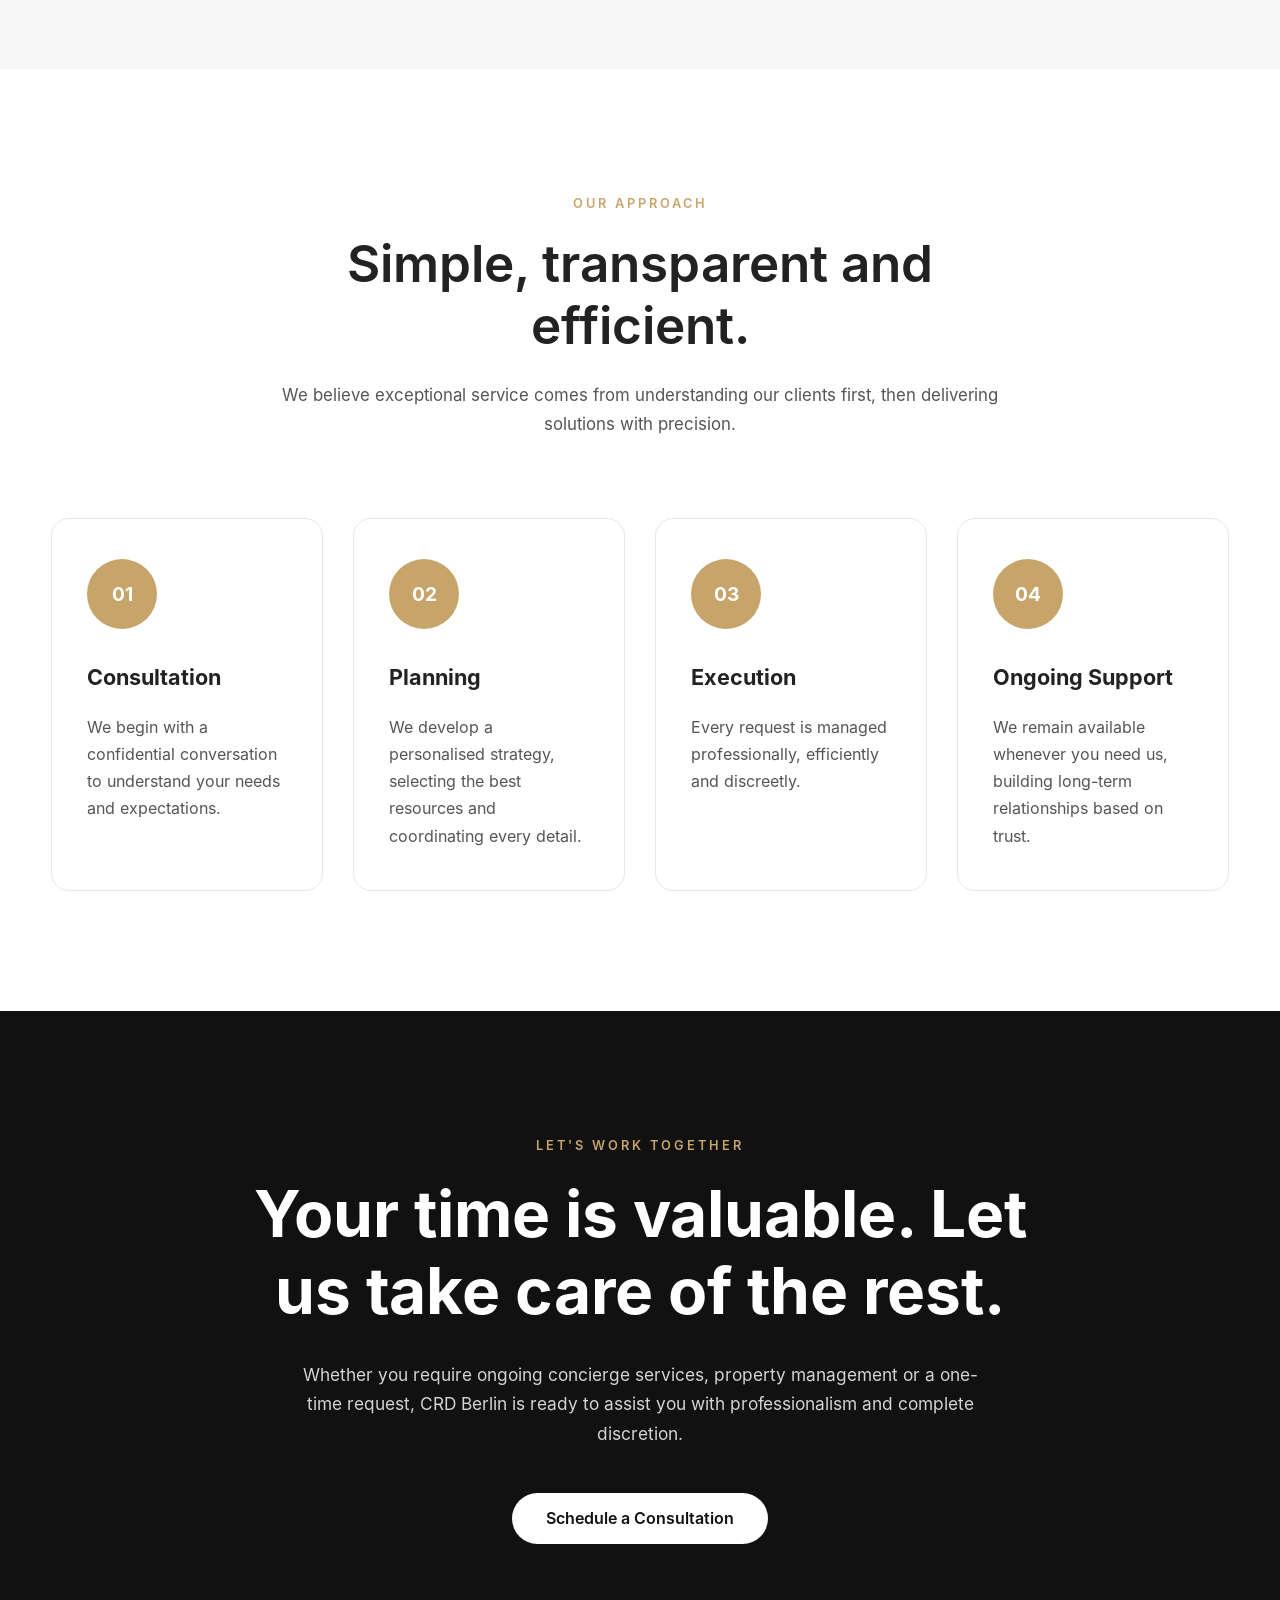
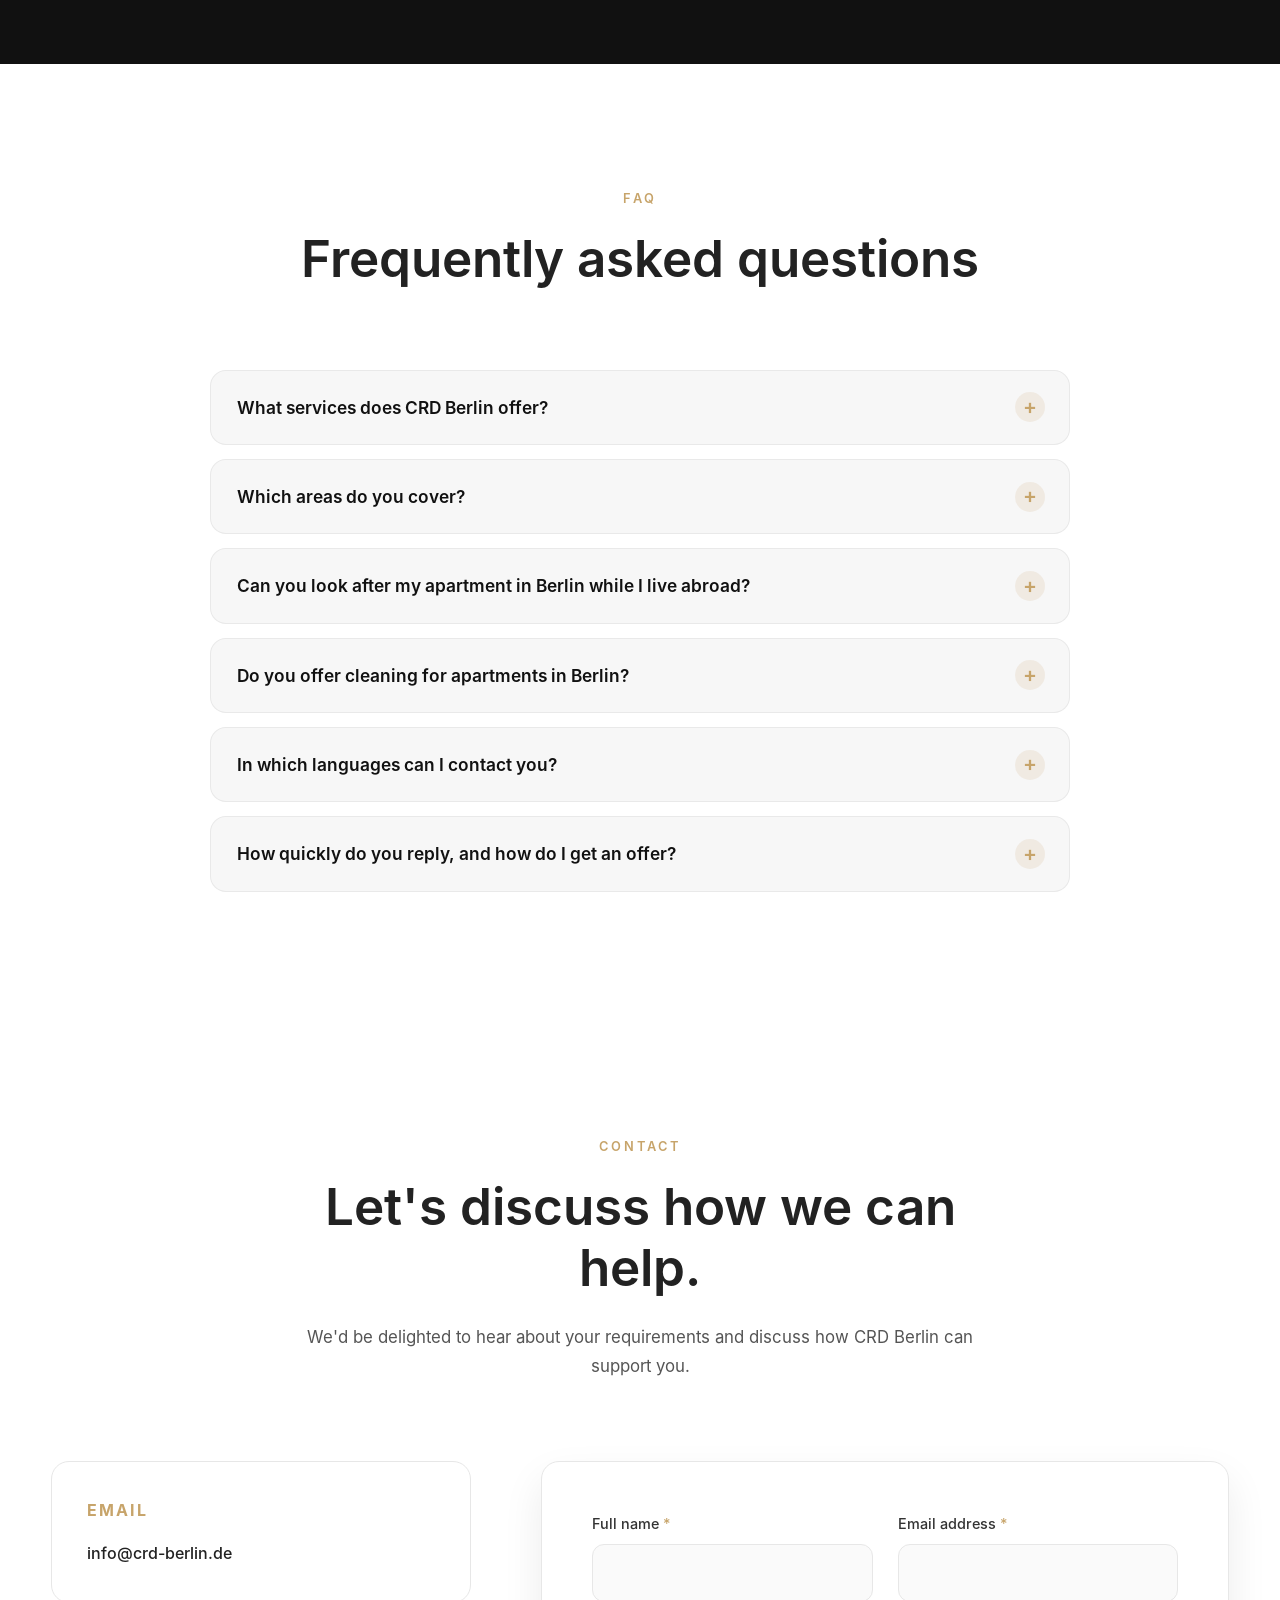
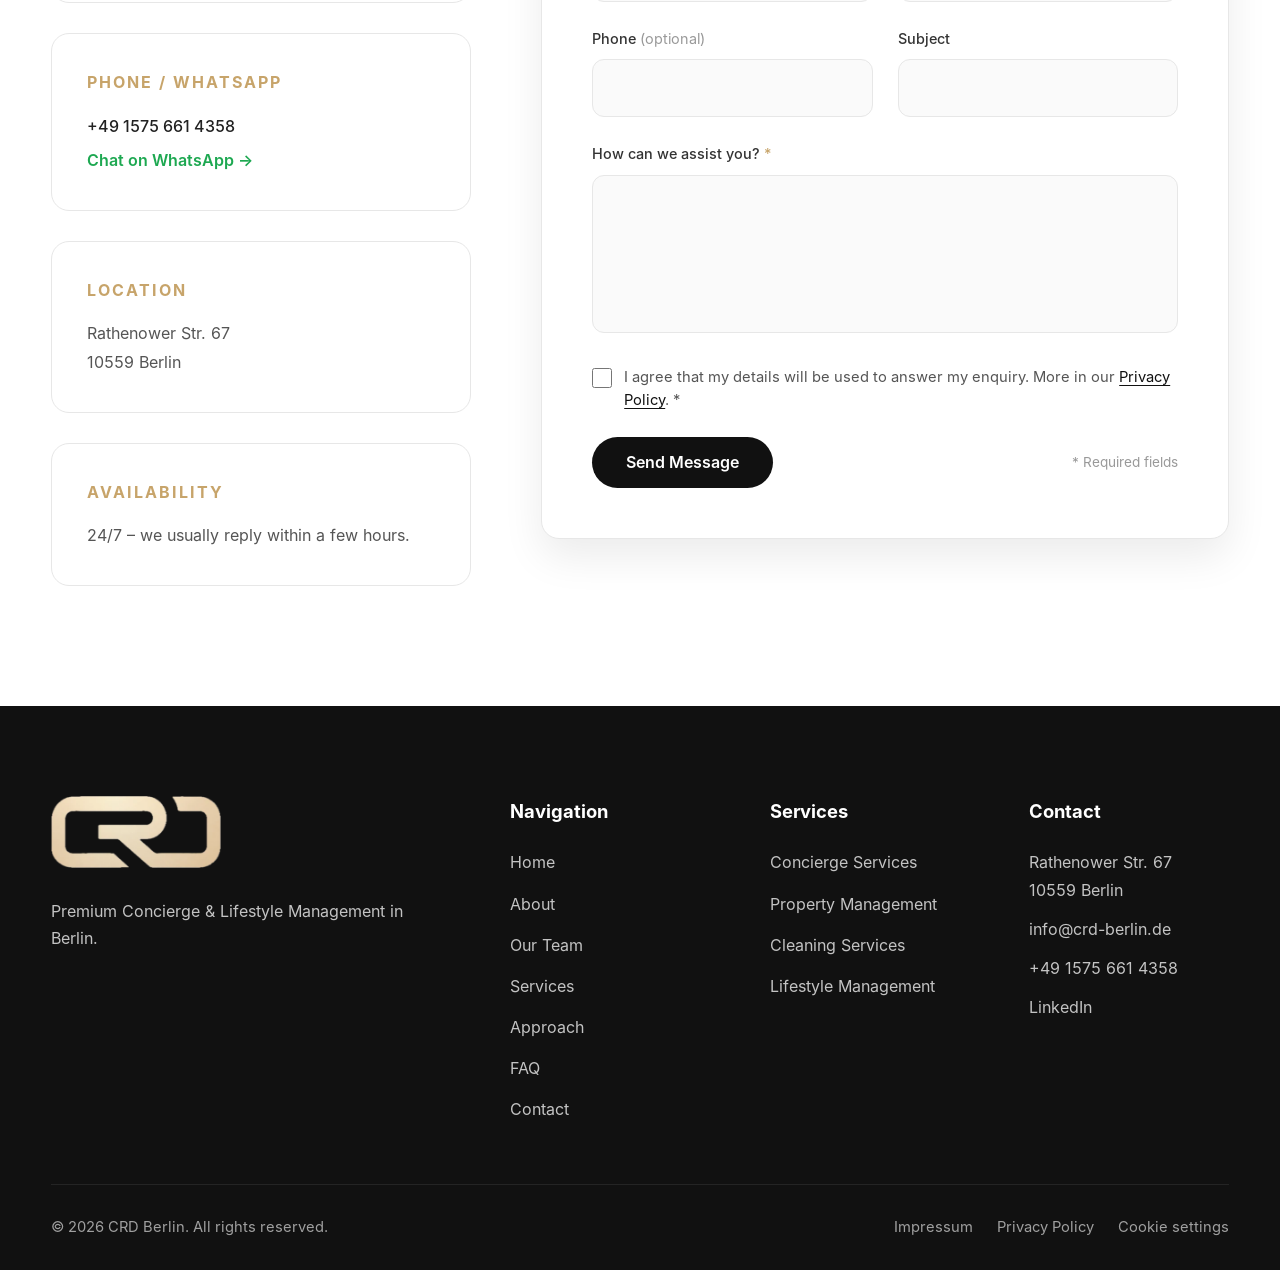
==== commit 5725badf: "Update Carlos team photo and founder image in structured data Co-Authored-By: Claude Opus 5.5 <norep" ====
--- a/index.html
+++ b/index.html
@@ -101,6 +101,7 @@
           "founder": {
             "@type": "Person",
             "name": "Carlos Andrés Richter Moreno",
+            "image": "https://crd-berlin.de/assets/images/carlos-richter-moreno.jpg",
             "jobTitle": "Gründer & Inhaber",
             "sameAs": [
               "https://www.linkedin.com/in/carlos-richter-moreno/"
@@ -415,8 +416,8 @@
             </article>
             <article class="team-card">
                 <picture>
-                    <source srcset="assets/images/co-founder.webp" type="image/webp">
-                    <img src="assets/images/co-founder.jpg" alt="Carlos, founder of CRD Berlin" loading="lazy" decoding="async" width="993" height="1400">
+                    <source srcset="assets/images/co-founder.webp?v=2" type="image/webp">
+                    <img src="assets/images/co-founder.jpg?v=2" alt="Carlos, founder of CRD Berlin" loading="lazy" decoding="async" width="993" height="1400">
                 </picture>
                 <div class="team-card-copy">
                     <h3>Carlos</h3>
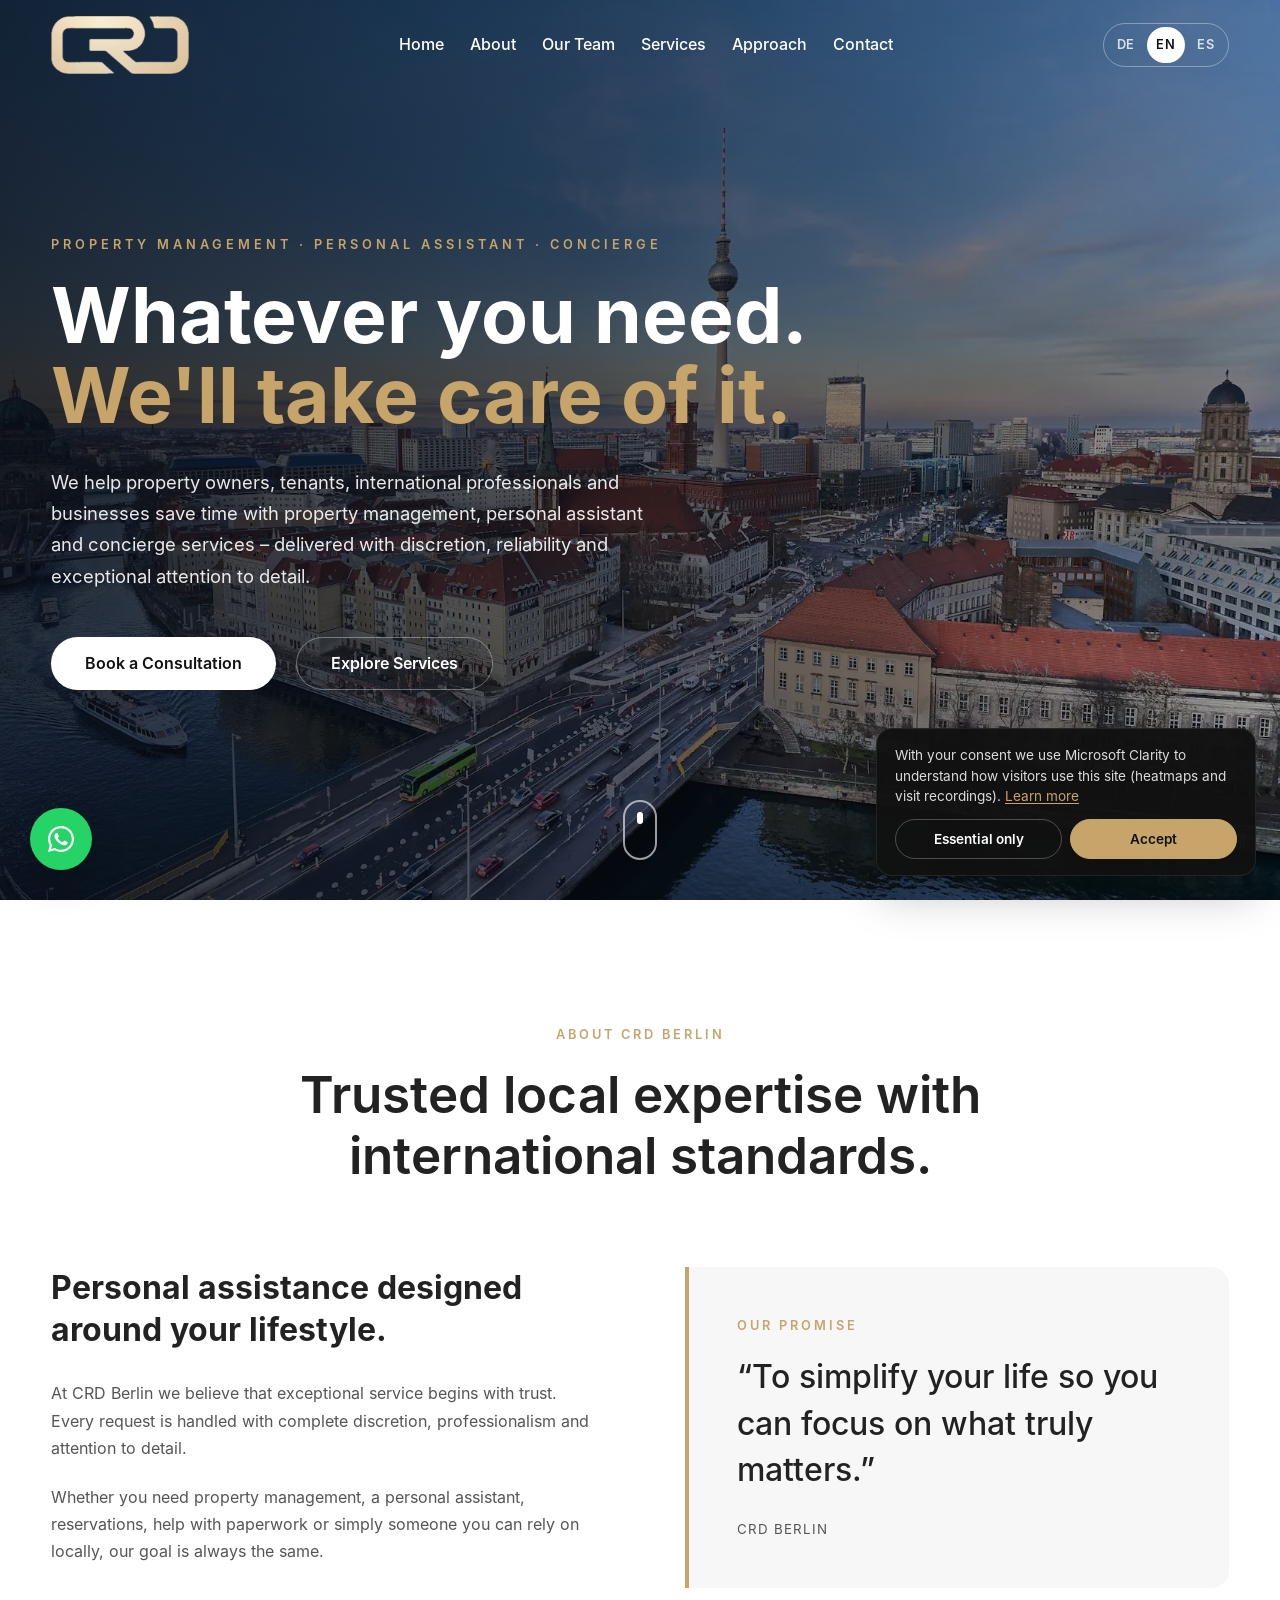
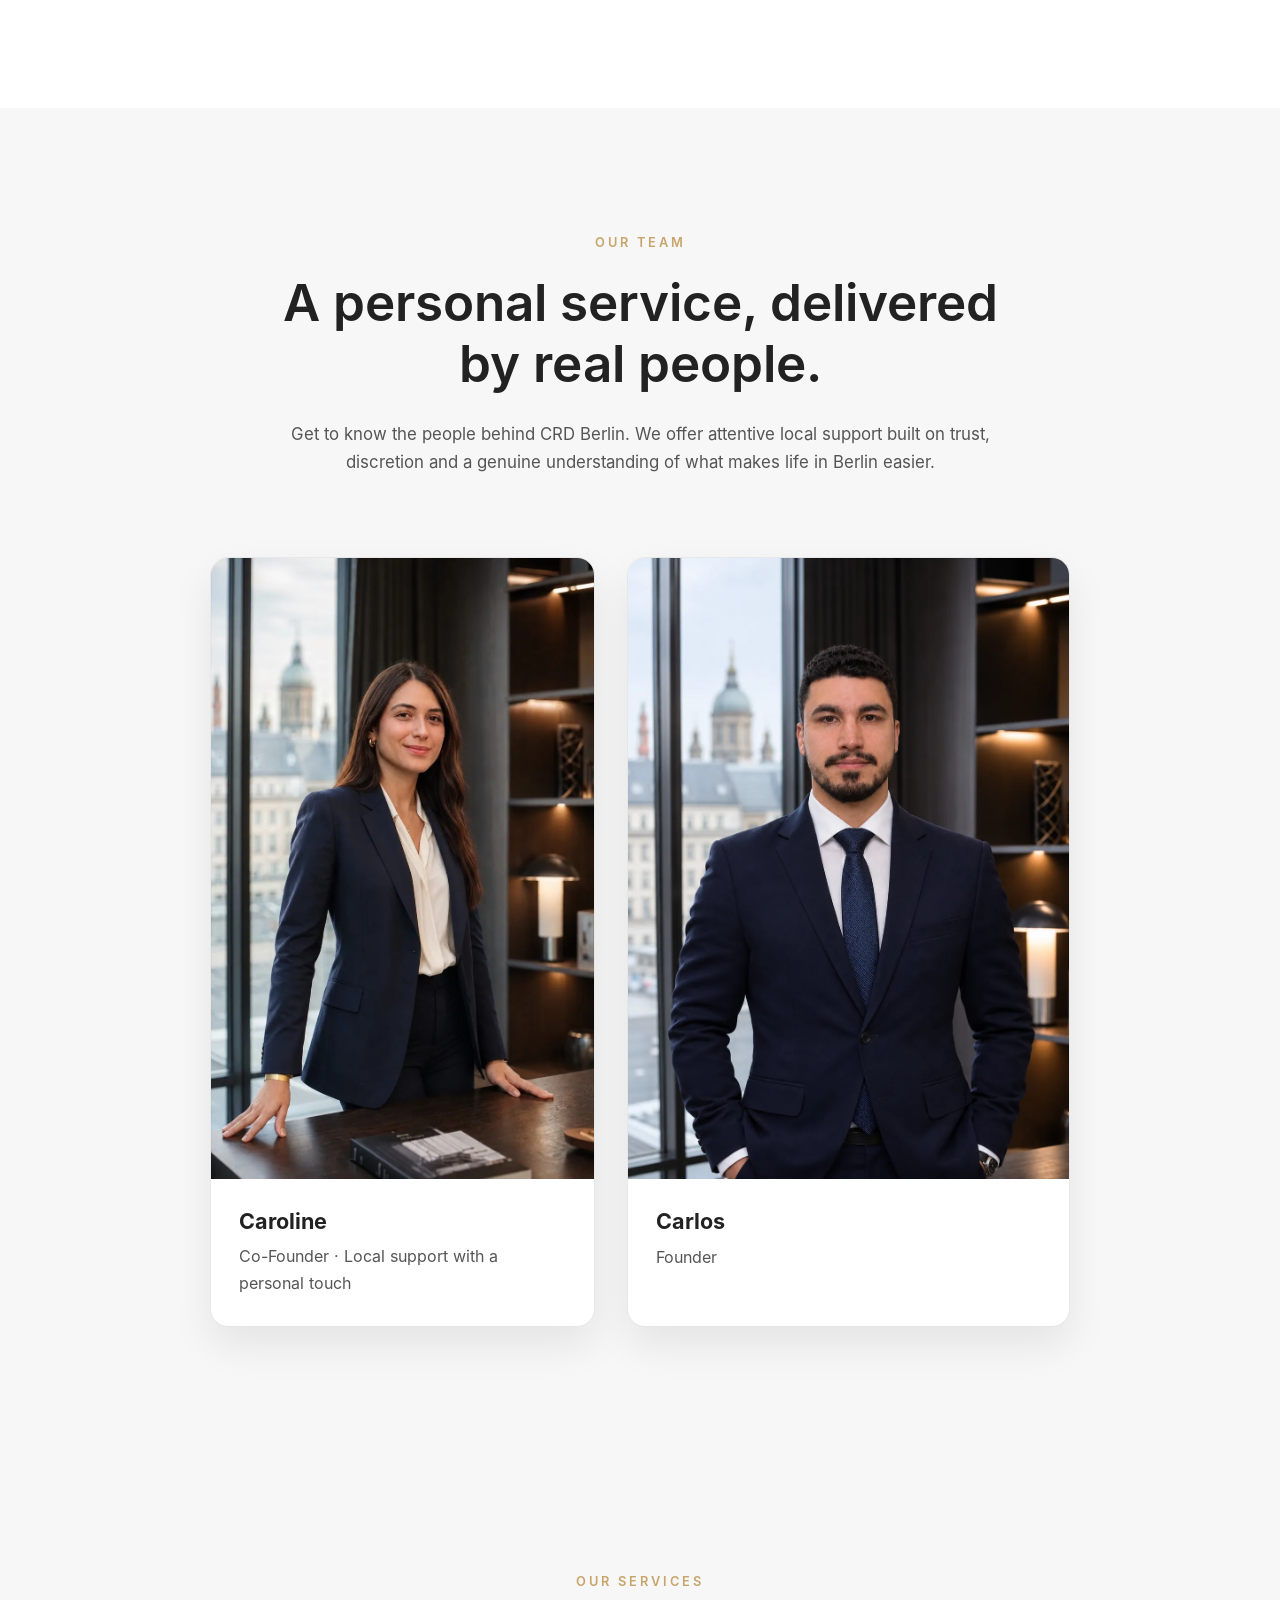
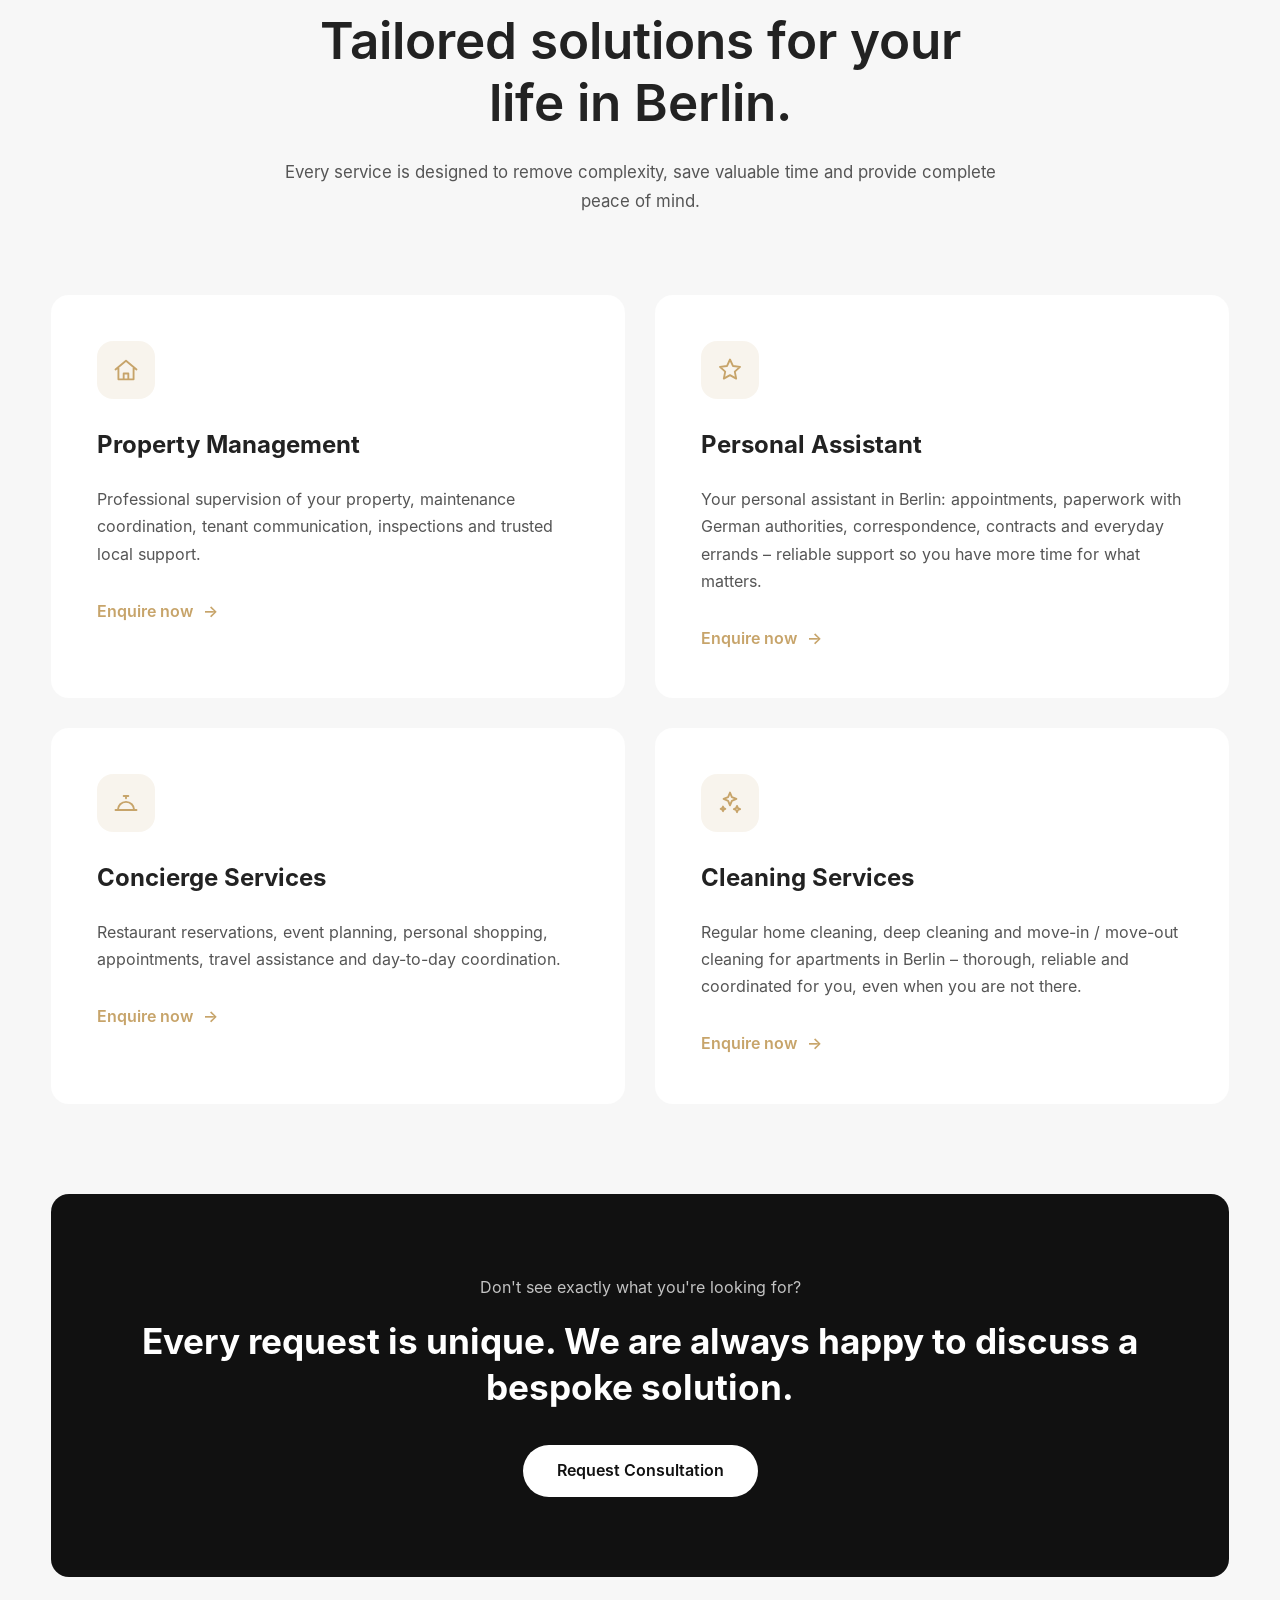
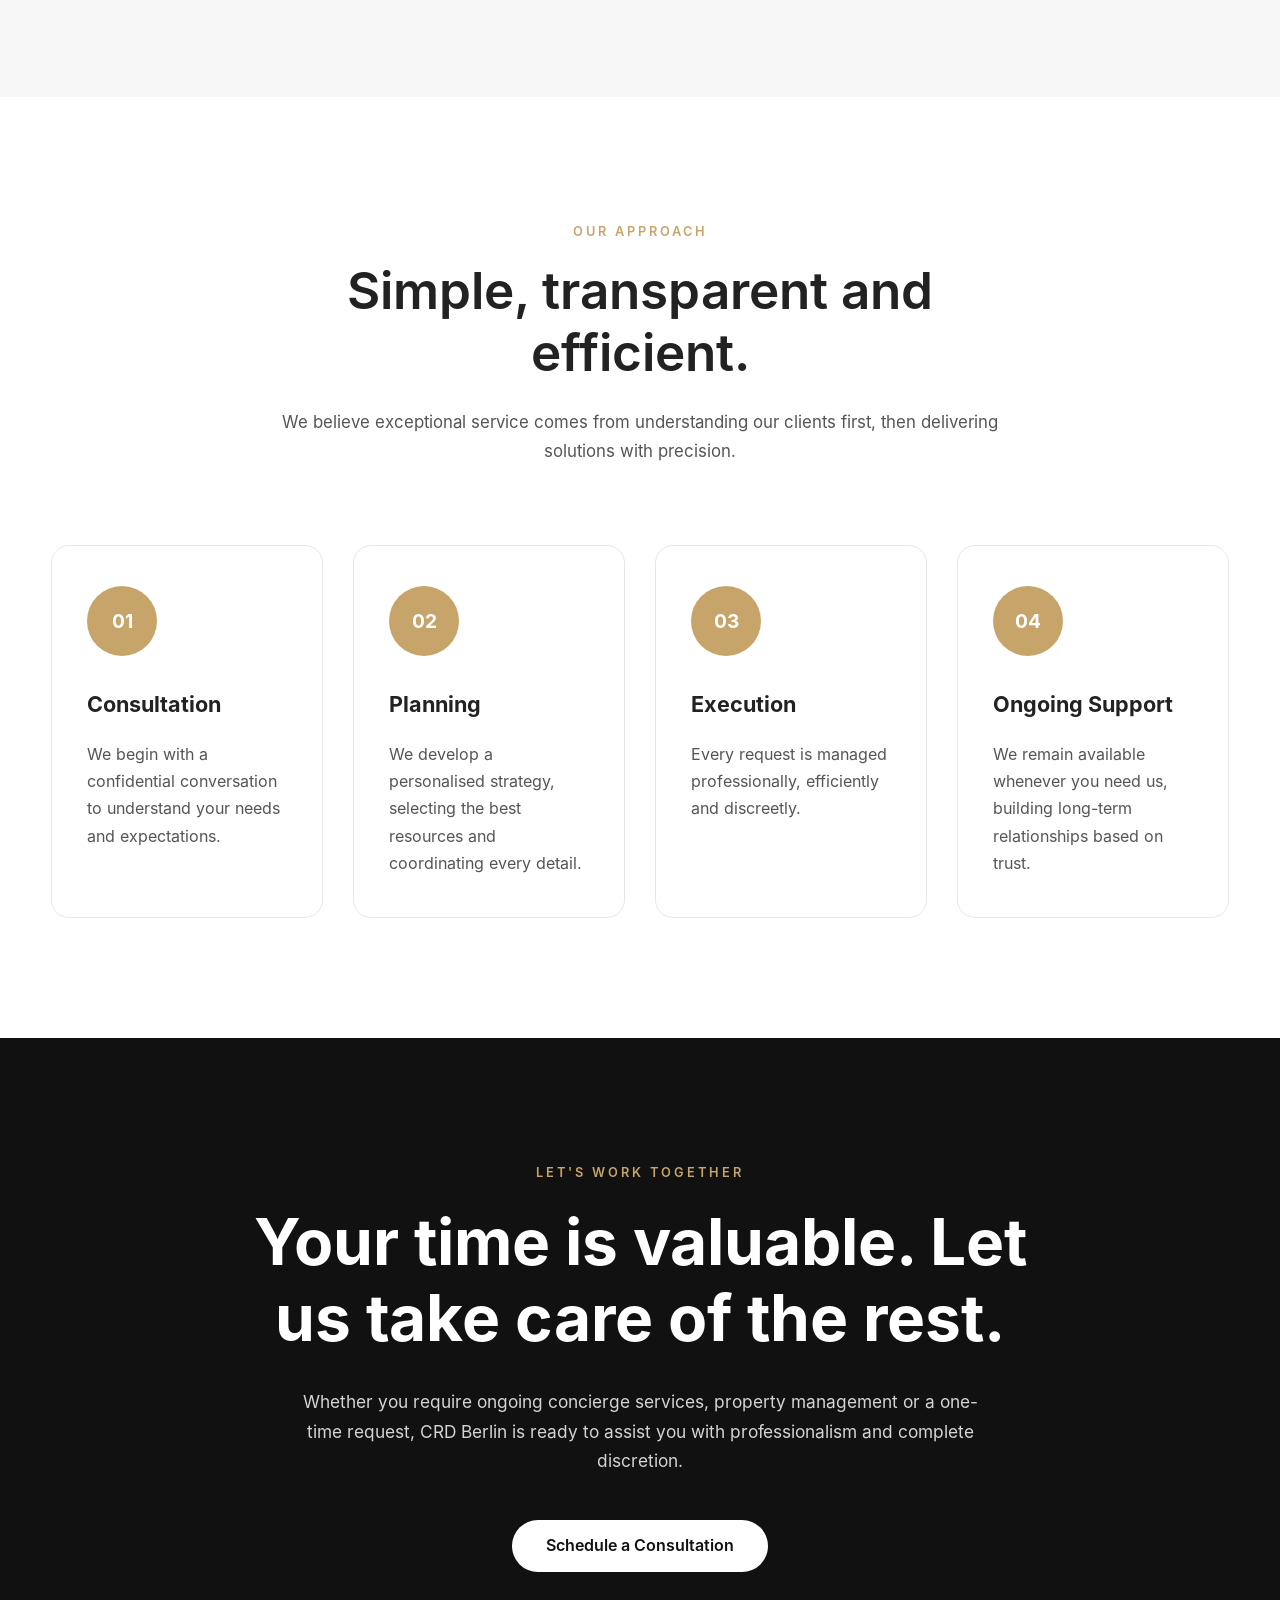
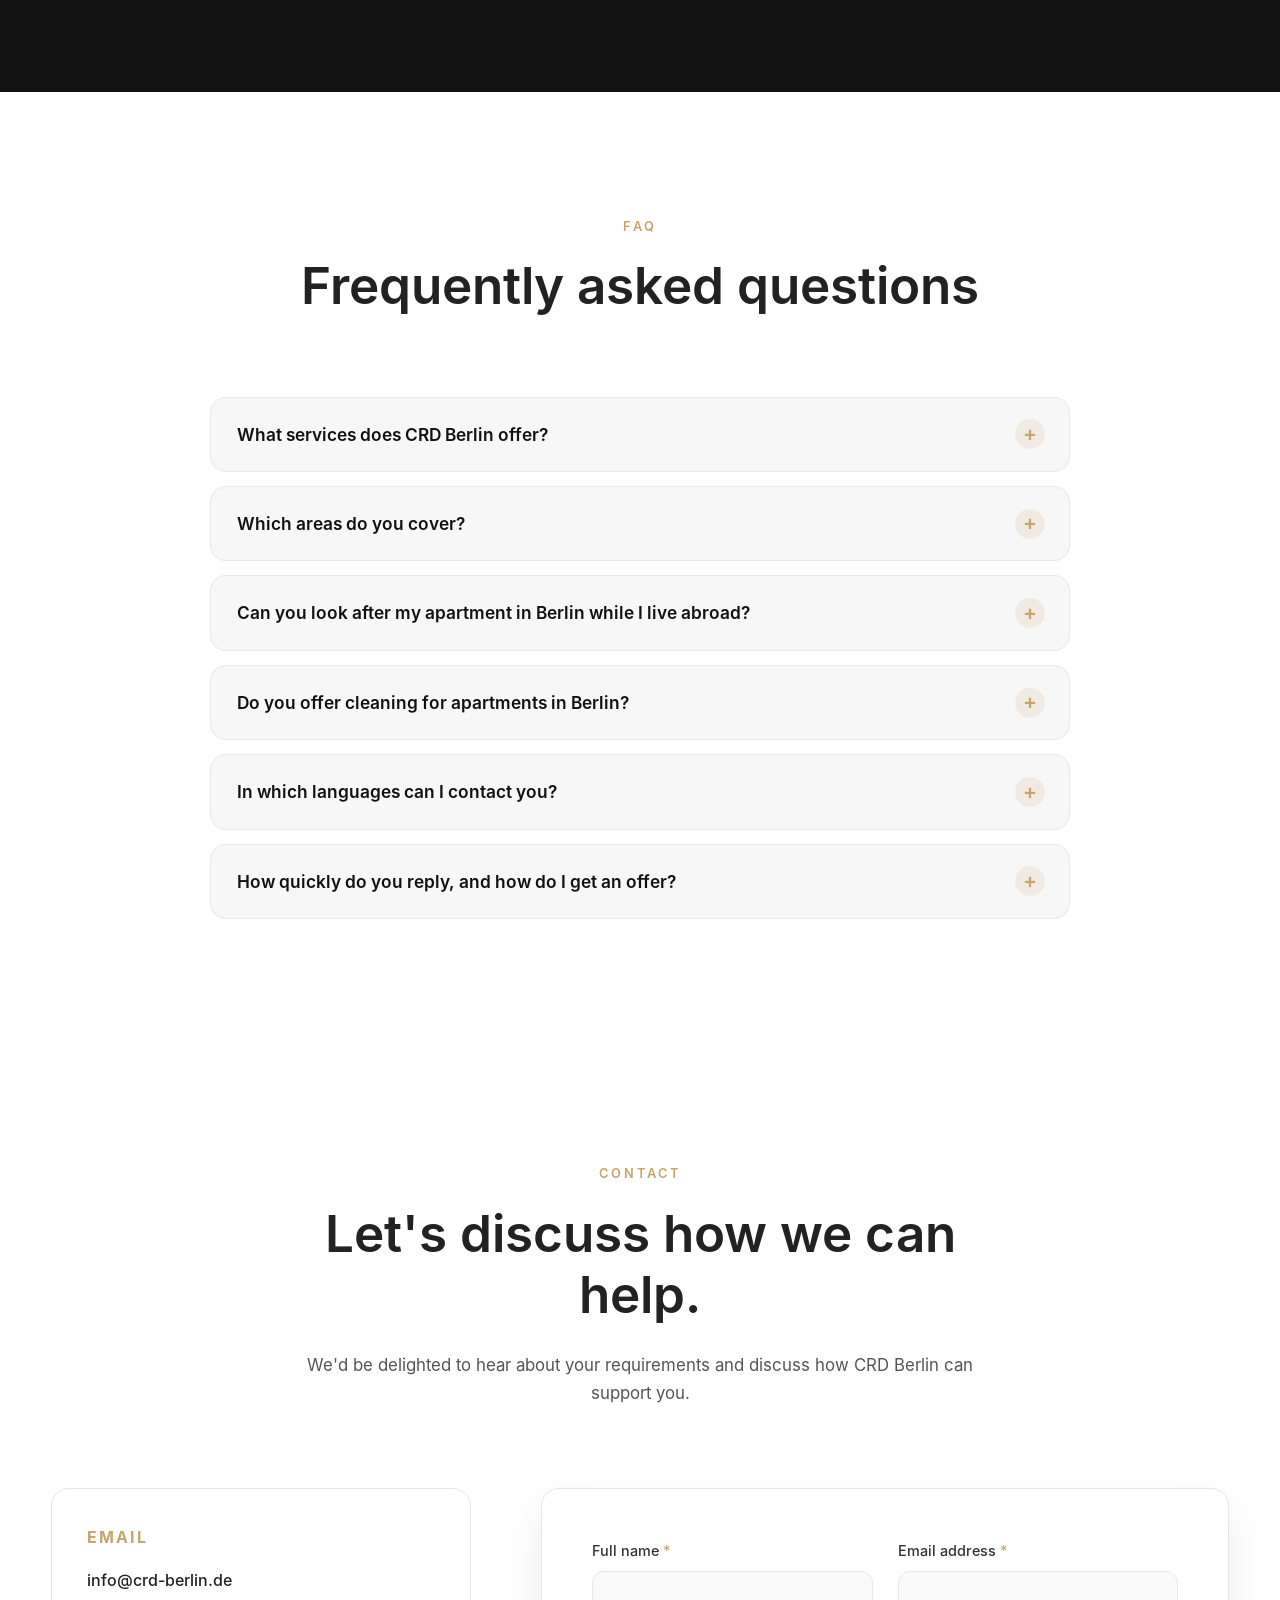
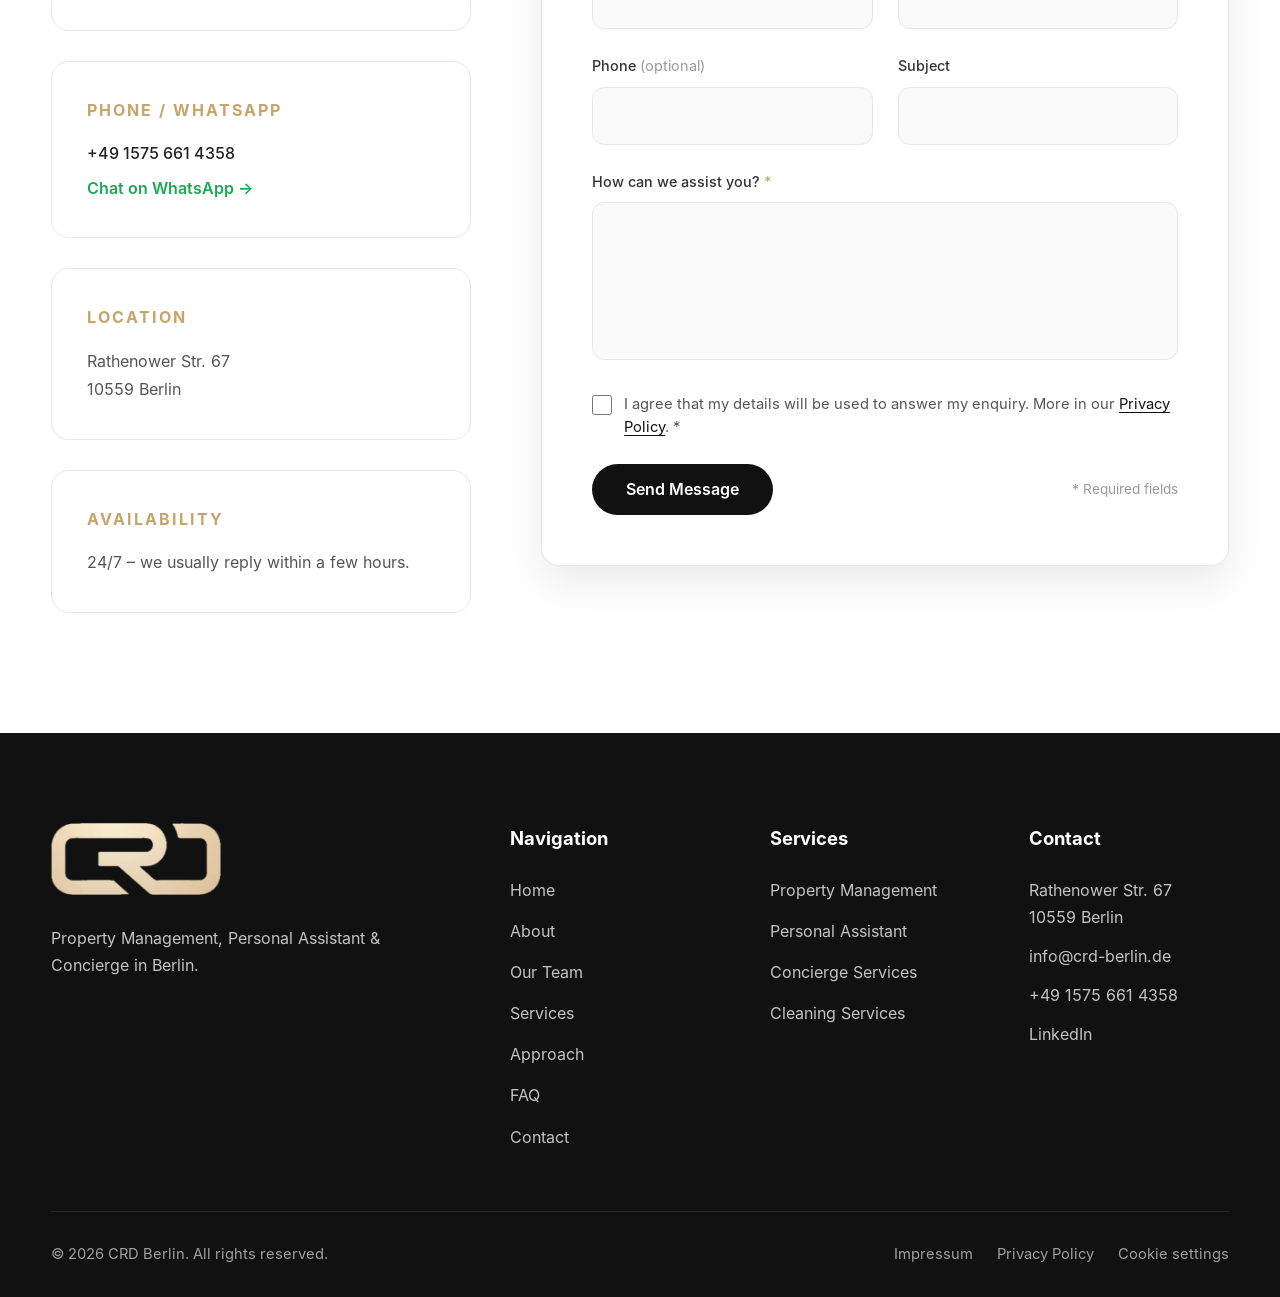
==== commit ca0efad4: "Put property management, personal assistant and concierge first; cleaning as additional service Co-A" ====
--- a/index.html
+++ b/index.html
@@ -6,9 +6,9 @@
     <meta charset="UTF-8">
     <meta name="viewport" content="width=device-width, initial-scale=1.0">
 
-    <title>CRD Berlin | Property Management, Cleaning &amp; Concierge in Berlin</title>
-
-    <meta name="description" content="CRD Berlin: property management, apartment cleaning and concierge services in Berlin. One local contact for property owners and tenants – reachable 24/7 in German, English and Spanish.">
+    <title>CRD Berlin | Property Management, Personal Assistant &amp; Concierge in Berlin</title>
+
+    <meta name="description" content="CRD Berlin: property management, personal assistant and concierge services in Berlin. One personal local contact for property owners, tenants and international clients – reachable 24/7 in German, English and Spanish.">
 
     <link rel="canonical" href="https://crd-berlin.de/">
     <link rel="alternate" hreflang="en" href="https://crd-berlin.de/">
@@ -19,8 +19,8 @@
     <!-- Open Graph / social sharing -->
     <meta property="og:type" content="website">
     <meta property="og:site_name" content="CRD Berlin">
-    <meta property="og:title" content="CRD Berlin | Property Management, Cleaning &amp; Concierge in Berlin">
-    <meta property="og:description" content="Property management, apartment cleaning and concierge services in Berlin – one local contact, reachable 24/7.">
+    <meta property="og:title" content="CRD Berlin | Property Management, Personal Assistant &amp; Concierge in Berlin">
+    <meta property="og:description" content="CRD Berlin: property management, personal assistant and concierge services in Berlin. One personal local contact for property owners, tenants and international clients – reachable 24/7 in German, English and Spanish.">
     <meta property="og:url" content="https://crd-berlin.de/">
     <meta property="og:image" content="https://crd-berlin.de/assets/images/og-image.jpg">
     <meta property="og:image:width" content="1200">
@@ -75,7 +75,7 @@
             "Carlos Richter Dienstleistungen",
             "CRD"
           ],
-          "description": "CRD Berlin: property management, apartment cleaning and concierge services in Berlin. One local contact for property owners and tenants – reachable 24/7 in German, English and Spanish.",
+          "description": "CRD Berlin: property management, personal assistant and concierge services in Berlin. One personal local contact for property owners, tenants and international clients – reachable 24/7 in German, English and Spanish.",
           "url": "https://crd-berlin.de/",
           "logo": "https://crd-berlin.de/assets/images/logo-dark.png",
           "image": "https://crd-berlin.de/assets/images/og-image.jpg",
@@ -156,8 +156,8 @@
                 "@type": "Offer",
                 "itemOffered": {
                   "@type": "Service",
-                  "name": "Cleaning Services",
-                  "description": "Regular home cleaning, deep cleaning and move-in / move-out cleaning for apartments in Berlin – thorough, reliable and coordinated for you, even when you are not there.",
+                  "name": "Personal Assistant",
+                  "description": "Your personal assistant in Berlin: appointments, paperwork with German authorities, correspondence, contracts and everyday errands – reliable support so you have more time for what matters.",
                   "areaServed": {
                     "@type": "City",
                     "name": "Berlin"
@@ -186,8 +186,8 @@
                 "@type": "Offer",
                 "itemOffered": {
                   "@type": "Service",
-                  "name": "Lifestyle Management",
-                  "description": "Ongoing personal assistance designed to simplify your daily life while giving you more time for what matters most.",
+                  "name": "Cleaning Services",
+                  "description": "Regular home cleaning, deep cleaning and move-in / move-out cleaning for apartments in Berlin – thorough, reliable and coordinated for you, even when you are not there.",
                   "areaServed": {
                     "@type": "City",
                     "name": "Berlin"
@@ -204,7 +204,7 @@
           "@type": "WebPage",
           "@id": "https://crd-berlin.de/#webpage",
           "url": "https://crd-berlin.de/",
-          "name": "CRD Berlin | Property Management, Cleaning & Concierge in Berlin",
+          "name": "CRD Berlin | Property Management, Personal Assistant & Concierge in Berlin",
           "inLanguage": "en",
           "about": {
             "@id": "https://crd-berlin.de/#business"
@@ -220,7 +220,7 @@
               "name": "What services does CRD Berlin offer?",
               "acceptedAnswer": {
                 "@type": "Answer",
-                "text": "CRD Berlin offers property management, apartment cleaning, concierge services and lifestyle management in Berlin. This includes coordinating repairs and tradespeople, communicating with tenants and owners, key handling, organising appointments and transport, and everyday personal assistance – all from one local contact."
+                "text": "CRD Berlin offers property management, personal assistant and concierge services in Berlin. This includes coordinating repairs and tradespeople, communicating with tenants and owners, key handling, organising appointments, paperwork and transport, and everyday personal support – all from one local contact. On request we also organise apartment cleaning."
               }
             },
             {
@@ -338,7 +338,7 @@
 
         <div class="hero-content">
 
-            <span class="hero-label" data-i18n="hero.label">Property Management · Cleaning · Concierge</span>
+            <span class="hero-label" data-i18n="hero.label">Property Management · Personal Assistant · Concierge</span>
 
             <h1 data-i18n="hero.title">
                 Whatever you need.
@@ -346,8 +346,8 @@
             </h1>
 
             <p data-i18n="hero.text">
-                We help private clients, international professionals and businesses
-                save time through premium concierge, property management and lifestyle
+                We help property owners, tenants, international professionals and businesses
+                save time with property management, personal assistant and concierge
                 services – delivered with discretion, reliability and exceptional
                 attention to detail.
             </p>
@@ -381,7 +381,7 @@
             <div class="about-content">
                 <h3 data-i18n="about.subtitle">Personal assistance designed around your lifestyle.</h3>
                 <p data-i18n="about.p1">At CRD Berlin we believe that exceptional service begins with trust. Every request is handled with complete discretion, professionalism and attention to detail.</p>
-                <p data-i18n="about.p2">Whether you need property management, cleaning, reservations, administrative support or simply someone you can rely on locally, our goal is always the same.</p>
+                <p data-i18n="about.p2">Whether you need property management, a personal assistant, reservations, help with paperwork or simply someone you can rely on locally, our goal is always the same.</p>
             </div>
             <aside class="about-note">
                 <span data-i18n="about.promise">Our promise</span>
@@ -443,6 +443,23 @@
         </div>
 
         <div class="services-grid">
+            <article class="service-card">
+                <div class="service-icon" aria-hidden="true">
+                    <svg viewBox="0 0 24 24"><path d="M3 11.5 12 4l9 7.5M5.5 9.5V20h13V9.5M10 20v-5h4v5"/></svg>
+                </div>
+                <h3 data-i18n="s2.title">Property Management</h3>
+                <p data-i18n="s2.text">Professional supervision of your property, maintenance coordination, tenant communication, inspections and trusted local support.</p>
+                <a href="#contact" class="service-link" data-service="Property Management" data-i18n="services.link">Enquire now <span aria-hidden="true">→</span></a>
+            </article>
+
+            <article class="service-card">
+                <div class="service-icon" aria-hidden="true">
+                    <svg viewBox="0 0 24 24"><path d="m12 3 2.6 5.6 6 .7-4.5 4.1 1.2 6L12 16.4 6.7 19.4l1.2-6L3.4 9.3l6-.7z"/></svg>
+                </div>
+                <h3 data-i18n="s4.title">Personal Assistant</h3>
+                <p data-i18n="s4.text">Your personal assistant in Berlin: appointments, paperwork with German authorities, correspondence, contracts and everyday errands – reliable support so you have more time for what matters.</p>
+                <a href="#contact" class="service-link" data-service="Personal Assistant" data-i18n="services.link">Enquire now <span aria-hidden="true">→</span></a>
+            </article>
 
             <article class="service-card">
                 <div class="service-icon" aria-hidden="true">
@@ -455,30 +472,11 @@
 
             <article class="service-card">
                 <div class="service-icon" aria-hidden="true">
-                    <svg viewBox="0 0 24 24"><path d="M3 11.5 12 4l9 7.5M5.5 9.5V20h13V9.5M10 20v-5h4v5"/></svg>
-                </div>
-                <h3 data-i18n="s2.title">Property Management</h3>
-                <p data-i18n="s2.text">Professional supervision of your property, maintenance coordination, tenant communication, inspections and trusted local support.</p>
-                <a href="#contact" class="service-link" data-service="Property Management" data-i18n="services.link">Enquire now <span aria-hidden="true">→</span></a>
-            </article>
-
-            <article class="service-card">
-                <div class="service-icon" aria-hidden="true">
                     <svg viewBox="0 0 24 24"><path d="M12 3l1.6 3.9L17.5 8.5l-3.9 1.6L12 14l-1.6-3.9L6.5 8.5l3.9-1.6zM18 14.5l.8 1.9 1.9.8-1.9.8-.8 1.9-.8-1.9-1.9-.8 1.9-.8zM6 15l.6 1.4 1.4.6-1.4.6L6 19l-.6-1.4L4 17l1.4-.6z"/></svg>
                 </div>
                 <h3 data-i18n="s5.title">Cleaning Services</h3>
                 <p data-i18n="s5.text">Regular home cleaning, deep cleaning and move-in / move-out cleaning for apartments in Berlin – thorough, reliable and coordinated for you, even when you are not there.</p>
                 <a href="#contact" class="service-link" data-service="Cleaning Services" data-i18n="services.link">Enquire now <span aria-hidden="true">→</span></a>
-            </article>
-
-
-            <article class="service-card">
-                <div class="service-icon" aria-hidden="true">
-                    <svg viewBox="0 0 24 24"><path d="m12 3 2.6 5.6 6 .7-4.5 4.1 1.2 6L12 16.4 6.7 19.4l1.2-6L3.4 9.3l6-.7z"/></svg>
-                </div>
-                <h3 data-i18n="s4.title">Lifestyle Management</h3>
-                <p data-i18n="s4.text">Ongoing personal assistance designed to simplify your daily life while giving you more time for what matters most.</p>
-                <a href="#contact" class="service-link" data-service="Lifestyle Management" data-i18n="services.link">Enquire now <span aria-hidden="true">→</span></a>
             </article>
 
         </div>
@@ -575,7 +573,7 @@
 
             <details class="faq-item">
                 <summary data-i18n="faq.q1">What services does CRD Berlin offer?</summary>
-                <p data-i18n="faq.a1">CRD Berlin offers property management, apartment cleaning, concierge services and lifestyle management in Berlin. This includes coordinating repairs and tradespeople, communicating with tenants and owners, key handling, organising appointments and transport, and everyday personal assistance – all from one local contact.</p>
+                <p data-i18n="faq.a1">CRD Berlin offers property management, personal assistant and concierge services in Berlin. This includes coordinating repairs and tradespeople, communicating with tenants and owners, key handling, organising appointments, paperwork and transport, and everyday personal support – all from one local contact. On request we also organise apartment cleaning.</p>
             </details>
 
             <details class="faq-item">
@@ -746,7 +744,7 @@
                      class="footer-logo"
                      width="379" height="160"
                      loading="lazy">
-                <p data-i18n="footer.claim">Premium Concierge &amp; Lifestyle Management in Berlin.</p>
+                <p data-i18n="footer.claim">Property Management, Personal Assistant &amp; Concierge in Berlin.</p>
             </div>
 
             <div class="footer-column">
@@ -765,10 +763,10 @@
             <div class="footer-column">
                 <h3 data-i18n="nav.services">Services</h3>
                 <ul>
+                    <li><a href="#services" data-i18n="s2.title">Property Management</a></li>
+                    <li><a href="#services" data-i18n="s4.title">Personal Assistant</a></li>
                     <li><a href="#services" data-i18n="s1.title">Concierge Services</a></li>
-                    <li><a href="#services" data-i18n="s2.title">Property Management</a></li>
                     <li><a href="#services" data-i18n="s5.title">Cleaning Services</a></li>
-                    <li><a href="#services" data-i18n="s4.title">Lifestyle Management</a></li>
                 </ul>
             </div>
 
